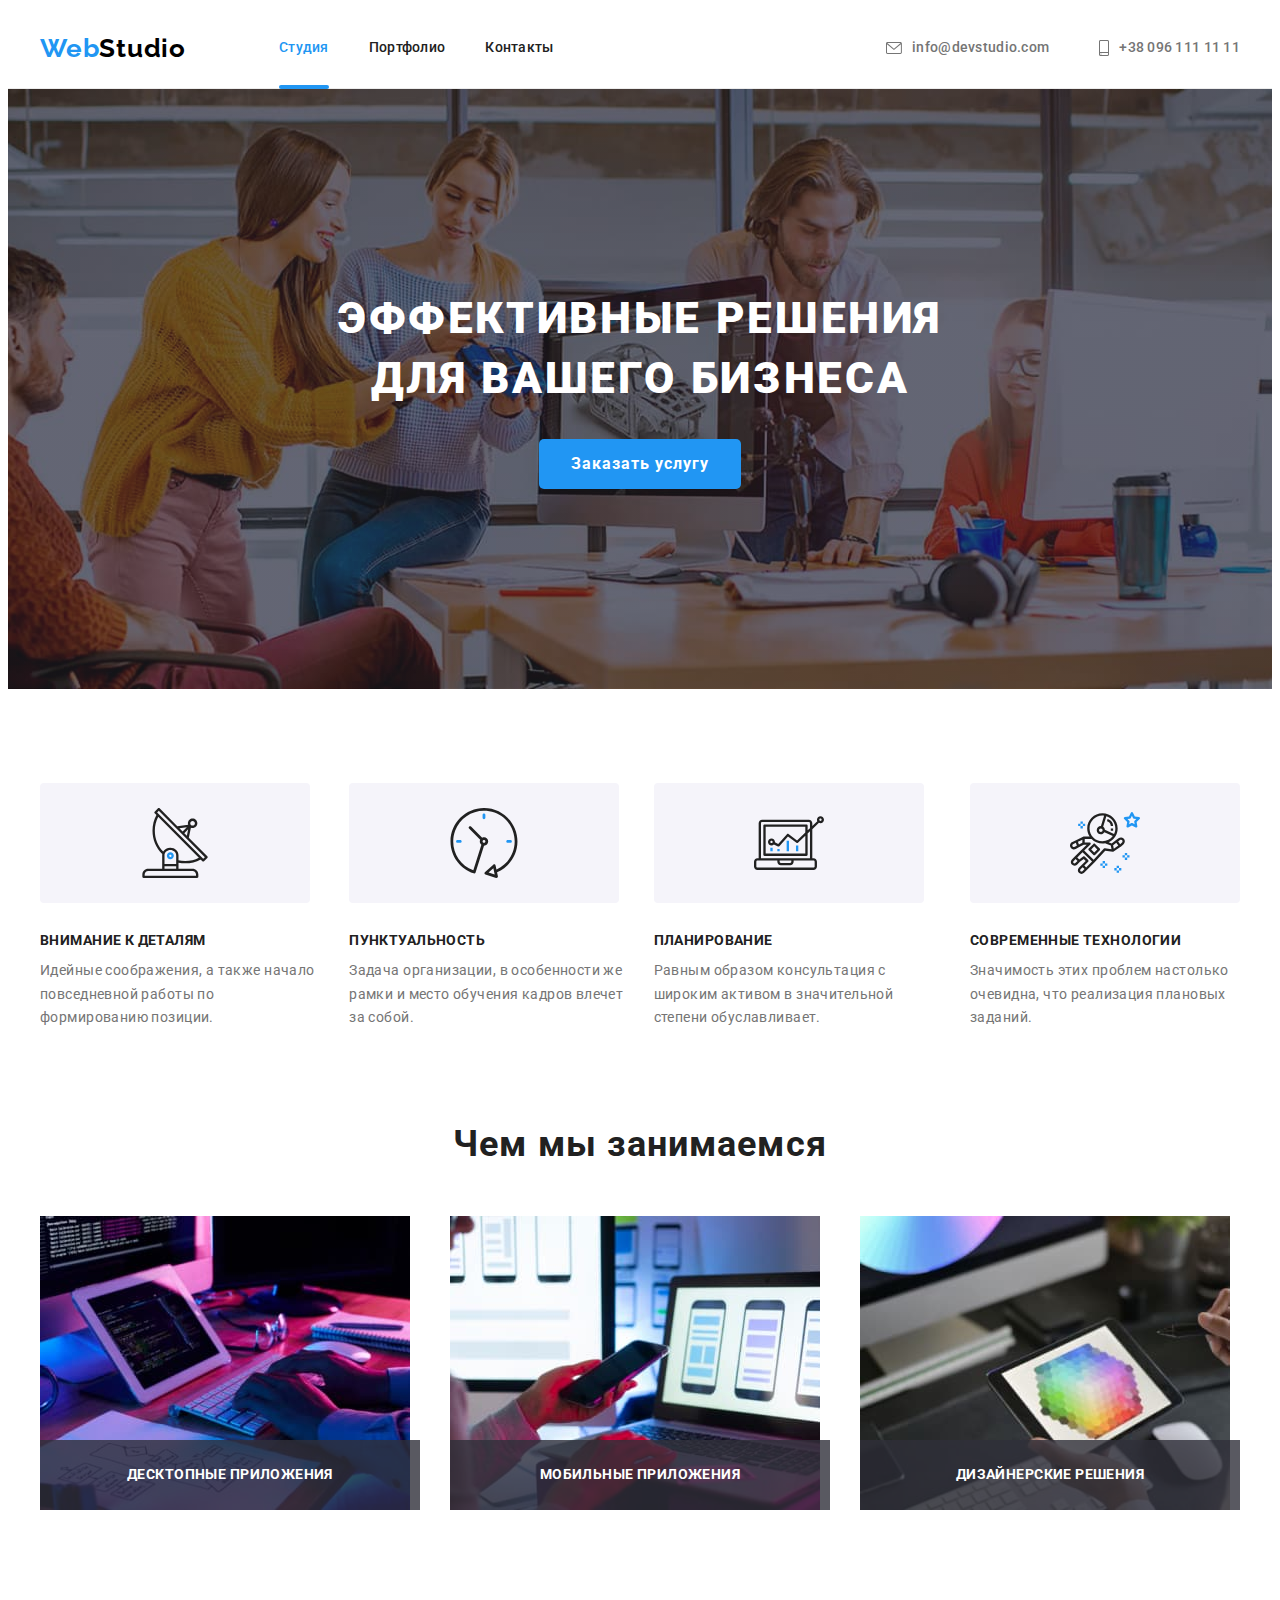
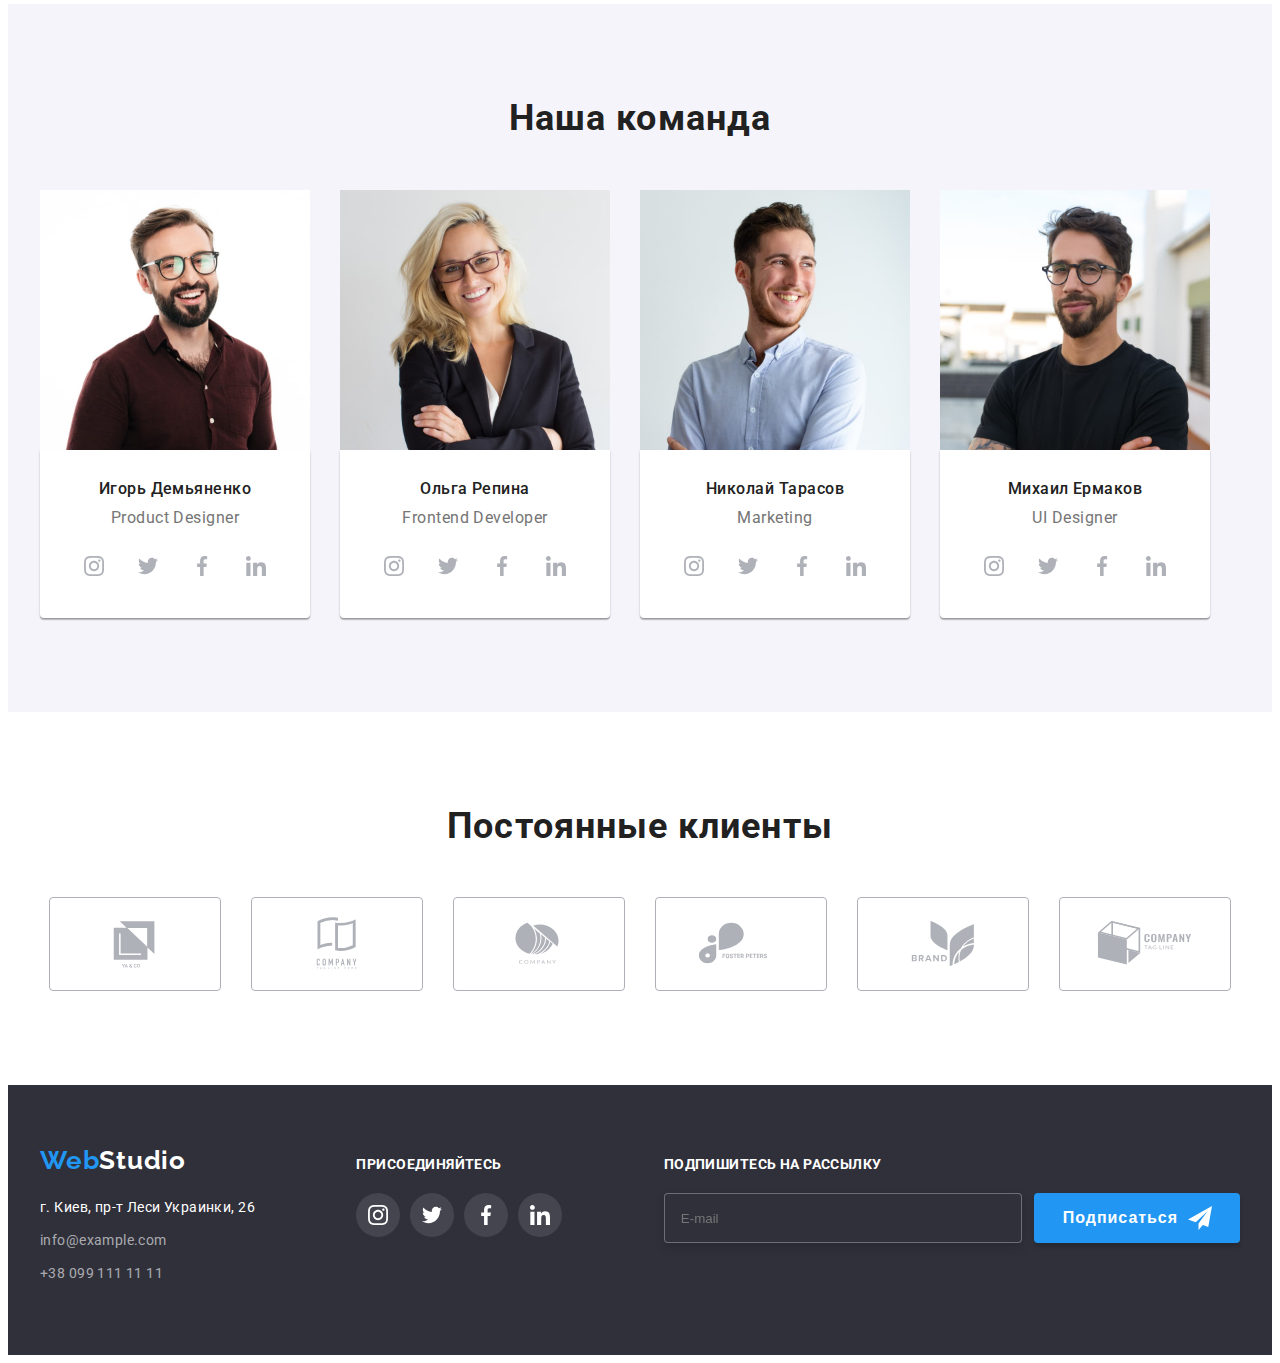
==== index.html @ 0c975ced "add" ====
<!DOCTYPE html>
<html lang="ru">
  <head>
    <meta charset="UTF-8" />
    <meta http-equiv="X-UA-Compatible" content="IE=edge" />
    <meta name="viewport" content="width=device-width, initial-scale=1.0" />
    <title>Document</title>
    <link rel="preconnect" href="https://fonts.googleapis.com" />
    <link rel="preconnect" href="https://fonts.gstatic.com" crossorigin />
    <link
      href="https://fonts.googleapis.com/css2?family=Raleway:wght@700&family=Roboto:wght@400;500;700;900&display=swap"
      rel="stylesheet"
    />
    <link
      rel="stylesheet"
      href="https://cdnjs.cloudflare.com/ajax/libs/modern-normalize/1.0.0/modern-normalize.min.css"
      integrity="sha512-ISS7cAi1PEhQ8jnbJpJZMd29NlhNj4AWYyLOSp2CE/CsHxTCu+r+t0D2yoJudVrd0/8fTVPUVDzY5Tvli75u/g=="
      crossorigin="anonymous"
    />
    <link rel="stylesheet" href="./css/styles.css" />
  </head>
  <body>
    <header class="header">
      <div class="container header-container">
        <nav class="navigation">
          <a class="logo" href="./"
            >Web<span class="logo-black">Studio</span>
          </a>
          <ul class="header-list">
            <li class="header-item">
              <a href="./index.html" class="header-link current">Студия</a>
            </li>
            <li class="header-item">
              <a href="./portfolio.html" class="header-link">Портфолио</a>
            </li>
            <li class="header-item">
              <a href="" class="header-link">Контакты</a>
            </li>
          </ul>
        </nav>
        <ul class="header-connect">
          <li class="contact-item">
            <a href="mailto:info@devstudio.com" class="contact-link">
              <svg class="icon" width="16" height="12">
                <use href="./images/icons.svg#envelope"></use>
              </svg>
              info@devstudio.com</a
            >
          </li>
          <li class="contact-item">
            <a href="tel:+380961111111" class="contact-link"
              ><svg class="icon" width="10" height="16">
                <use href="./images/icons.svg#smartphone"></use>
              </svg>
              +38 096 111 11 11</a
            >
          </li>
        </ul>
      </div>
    </header>
    <main>
      <section class="hero">
        <div class="container">
          <h1 class="hero-title">
            Эффективные решения <br />
            для вашего бизнеса
          </h1>
          <button type="button" class="hero-button" data-modal-open>
            Заказать услугу
          </button>
        </div>
      </section>
      <section class="advantages section">
        <div class="container">
          <h2 class="visually-hidden">Наши преимущества</h2>
          <ul class="advantages-list">
            <li class="advantages-item">
              <div class="advantages-borber">
                <svg class="advantages-icon" width="70" height="70">
                  <use href="./images/icons.svg#icon-antena"></use>
                </svg>
              </div>
              <h3 class="advantages-subtitle">Внимание к деталям</h3>
              <p class="advantages-text">
                Идейные соображения, а также начало повседневной работы по
                формированию позиции.
              </p>
            </li>
            <li class="advantages-item">
              <div class="advantages-borber">
                <svg class="advantages-icon" width="70" height="70">
                  <use href="./images/icons.svg#icon-clock"></use>
                </svg>
              </div>
              <h3 class="advantages-subtitle">Пунктуальность</h3>
              <p class="advantages-text">
                Задача организации, в особенности же рамки и место обучения
                кадров влечет за собой.
              </p>
            </li>
            <li class="advantages-item">
              <div class="advantages-borber">
                <svg class="advantages-icon" width="70" height="70">
                  <use href="./images/icons.svg#icon-computer"></use>
                </svg>
              </div>
              <h3 class="advantages-subtitle">Планирование</h3>
              <p class="advantages-text">
                Равным образом консультация с широким активом в значительной
                степени обуславливает.
              </p>
            </li>
            <li class="advantages-item">
              <div class="advantages-borber">
                <svg class="advantages-icon" width="70" height="70">
                  <use href="./images/icons.svg#icon-astronaut"></use>
                </svg>
              </div>
              <h3 class="advantages-subtitle">Современные технологии</h3>
              <p class="advantages-text">
                Значимость этих проблем настолько очевидна, что реализация
                плановых заданий.
              </p>
            </li>
          </ul>
        </div>
      </section>
      <section class="works section">
        <div class="container">
          <h2 class="works-title">Чем мы занимаемся</h2>
          <ul class="works-list">
            <li class="works-item">
              <div class="works-thumb">
                <img
                  src="./images/picture1.jpg"
                  alt="Компьютер, на котором набран код"
                  width="370"
                />
                <p class="works-text">Десктопные приложения</p>
              </div>
            </li>

            <li class="works-item">
              <div class="works-thumb">
                <img
                  src="./images/picture2.jpg"
                  alt="на экране изображены мобильные приложения"
                  width="370"
                />
                <p class="works-text">Мобильные приложения</p>
              </div>
            </li>
            <li class="works-item">
              <div class="works-thumb">
                <img
                  src="./images/picture3.jpg"
                  alt="планшет с цветным квадратом"
                  width="370"
                />
                <p class="works-text">Дизайнерские решения</p>
              </div>
            </li>
          </ul>
        </div>
      </section>
      <section class="team section">
        <div class="container">
          <h2 class="team-title">Наша команда</h2>
          <ul class="team-list">
            <li class="team-item">
              <img
                src="./images/ihordemjanenko.jpg"
                alt="фото Игорь Демьяненко"
                width="270"
              />
              <div class="team-border">
                <h3 class="team-name">Игорь Демьяненко</h3>
                <p class="team-text">Product Designer</p>
                <ul class="team-social-list">
                  <li class="team-social-item">
                    <a href="" class="team-social-link"
                      ><svg class="advantages-icon" width="20" height="20">
                        <use href="./images/icons.svg#icon-instagram"></use>
                      </svg>
                    </a>
                  </li>
                  <li class="team-social-item">
                    <a href="" class="team-social-link"
                      ><svg class="advantages-icon" width="20" height="20">
                        <use href="./images/icons.svg#icon-twitter"></use>
                      </svg>
                    </a>
                  </li>
                  <li class="team-social-item">
                    <a href="" class="team-social-link"
                      ><svg class="advantages-icon" width="20" height="20">
                        <use href="./images/icons.svg#icon-facebook"></use>
                      </svg>
                    </a>
                  </li>
                  <li class="team-social-item">
                    <a href="" class="team-social-link"
                      ><svg class="advantages-icon" width="20" height="20">
                        <use href="./images/icons.svg#icon-linkedin"></use>
                      </svg>
                    </a>
                  </li>
                </ul>
              </div>
            </li>
            <li class="team-item">
              <img
                src="./images/olharepina.jpg"
                alt="фото Ольга Репина"
                width="270"
              />
              <div class="team-border">
                <h3 class="team-name">Ольга Репина</h3>
                <p class="team-text">Frontend Developer</p>
                <ul class="team-social-list">
                  <li class="team-social-item">
                    <a href="" class="team-social-link"
                      ><svg class="advantages-icon" width="20" height="20">
                        <use href="./images/icons.svg#icon-instagram"></use>
                      </svg>
                    </a>
                  </li>
                  <li class="team-social-item">
                    <a href="" class="team-social-link"
                      ><svg class="advantages-icon" width="20" height="20">
                        <use href="./images/icons.svg#icon-twitter"></use>
                      </svg>
                    </a>
                  </li>
                  <li class="team-social-item">
                    <a href="" class="team-social-link"
                      ><svg class="advantages-icon" width="20" height="20">
                        <use href="./images/icons.svg#icon-facebook"></use>
                      </svg>
                    </a>
                  </li>
                  <li class="team-social-item">
                    <a href="" class="team-social-link"
                      ><svg class="advantages-icon" width="20" height="20">
                        <use href="./images/icons.svg#icon-linkedin"></use>
                      </svg>
                    </a>
                  </li>
                </ul>
              </div>
            </li>
            <li class="team-item">
              <img
                src="./images/nikolajtarasov.jpg"
                alt="фото Николай Тарасов"
                width="270"
              />
              <div class="team-border">
                <h3 class="team-name">Николай Тарасов</h3>
                <p class="team-text">Marketing</p>
                <ul class="team-social-list">
                  <li class="team-social-item">
                    <a href="" class="team-social-link"
                      ><svg class="advantages-icon" width="20" height="20">
                        <use href="./images/icons.svg#icon-instagram"></use>
                      </svg>
                    </a>
                  </li>
                  <li class="team-social-item">
                    <a href="" class="team-social-link"
                      ><svg class="advantages-icon" width="20" height="20">
                        <use href="./images/icons.svg#icon-twitter"></use>
                      </svg>
                    </a>
                  </li>
                  <li class="team-social-item">
                    <a href="" class="team-social-link"
                      ><svg class="advantages-icon" width="20" height="20">
                        <use href="./images/icons.svg#icon-facebook"></use>
                      </svg>
                    </a>
                  </li>
                  <li class="team-social-item">
                    <a href="" class="team-social-link"
                      ><svg class="advantages-icon" width="20" height="20">
                        <use href="./images/icons.svg#icon-linkedin"></use>
                      </svg>
                    </a>
                  </li>
                </ul>
              </div>
            </li>
            <li class="team-item">
              <img
                src="./images/muhajloermakov.jpg"
                alt="фото Михаил Ермаков"
                width="270"
              />
              <div class="team-border">
                <h3 class="team-name">Михаил Ермаков</h3>
                <p class="team-text">UI Designer</p>
                <ul class="team-social-list">
                  <li class="team-social-item">
                    <a href="" class="team-social-link"
                      ><svg class="advantages-icon" width="20" height="20">
                        <use href="./images/icons.svg#icon-instagram"></use>
                      </svg>
                    </a>
                  </li>
                  <li class="team-social-item">
                    <a href="" class="team-social-link"
                      ><svg class="advantages-icon" width="20" height="20">
                        <use href="./images/icons.svg#icon-twitter"></use>
                      </svg>
                    </a>
                  </li>
                  <li class="team-social-item">
                    <a href="" class="team-social-link"
                      ><svg class="advantages-icon" width="20" height="20">
                        <use href="./images/icons.svg#icon-facebook"></use>
                      </svg>
                    </a>
                  </li>
                  <li class="team-social-item">
                    <a href="" class="team-social-link"
                      ><svg class="advantages-icon" width="20" height="20">
                        <use href="./images/icons.svg#icon-linkedin"></use>
                      </svg>
                    </a>
                  </li>
                </ul>
              </div>
            </li>
          </ul>
        </div>
      </section>
      <section class="regular-customers section">
        <div class="container">
          <h2 class="regular-customers-tittle">Постоянные клиенты</h2>
          <ul class="regular-customers-list">
            <li class="regular-customers-item">
              <a href="" class="regular-customers-link">
                <svg width="106" height="60">
                  <use href="images/icons.svg#icon-Logo1"></use>
                </svg>
              </a>
            </li>
            <li class="regular-customers-item">
              <a href="" class="regular-customers-link">
                <svg width="106" height="60">
                  <use href="images/icons.svg#icon-Logo2"></use>
                </svg>
              </a>
            </li>
            <li class="regular-customers-item">
              <a href="" class="regular-customers-link"
                ><svg width="106" height="60">
                  <use href="images/icons.svg#icon-Logo3"></use>
                </svg>
              </a>
            </li>
            <li class="regular-customers-item">
              <a href="" class="regular-customers-link"
                ><svg width="106" height="60">
                  <use href="images/icons.svg#icon-Logo4"></use>
                </svg>
              </a>
            </li>
            <li class="regular-customers-item">
              <a href="" class="regular-customers-link"
                ><svg width="106" height="60">
                  <use href="images/icons.svg#icon-Logo5"></use>
                </svg>
              </a>
            </li>
            <li class="regular-customers-item">
              <a href="" class="regular-customers-link"
                ><svg width="106" height="60">
                  <use href="images/icons.svg#icon-Logo6"></use>
                </svg>
              </a>
            </li>
          </ul>
        </div>
      </section>
    </main>
    <footer class="footer">
      <div class="container footer-container">
        <div class="footer-section">
          <a href="./" class="logo"
            >Web<span class="logo-white">Studio</span></a
          >
          <address>
            <ul>
              <li class="footer-item">
                <a
                  href="https://goo.gl/maps/ukGRsMh9YRKDoBZH8"
                  target="_blank"
                  class="footer-contact-link"
                >
                  <span class="adress-color"
                    >г. Киев, пр-т Леси Украинки, 26</span
                  >
                </a>
              </li>
              <li class="footer-item">
                <a href="mailto:info@example.com" class="footer-contact-link"
                  >info@example.com</a
                >
              </li>
              <li class="footer-item">
                <a href="tel:+380991111111" class="footer-contact-link"
                  >+38 099 111 11 11</a
                >
              </li>
            </ul>
          </address>
        </div>
        <div class="footer-section">
          <span class="footer-social-text">присоединяйтесь</span>
          <ul class="footer-social-list">
            <li class="footer-social-item">
              <a href="" class="footer-social-link"
                ><svg class="footer-icon" width="20" height="20">
                  <use href="./images/icons.svg#icon-instagram"></use>
                </svg>
              </a>
            </li>
            <li class="footer-social-item">
              <a href="" class="footer-social-link"
                ><svg class="footer-icon" width="20" height="20">
                  <use href="./images/icons.svg#icon-twitter"></use>
                </svg>
              </a>
            </li>
            <li class="footer-social-item">
              <a href="" class="footer-social-link"
                ><svg class="footer-icon" width="20" height="20">
                  <use href="./images/icons.svg#icon-facebook"></use>
                </svg>
              </a>
            </li>
            <li class="footer-social-item">
              <a href="" class="footer-social-link"
                ><svg class="footer-icon" width="20" height="20">
                  <use href="./images/icons.svg#icon-linkedin"></use>
                </svg>
              </a>
            </li>
          </ul>
        </div>
        <div class="footer-section">
          <p class="footer-form-text">Подпишитесь на рассылку</p>
          <form class="footer-form">
            <input
              type="email"
              name="footer-email"
              class="footer-email"
              placeholder="E-mail"
            />

            <button type="submit" class="footer-button">
              Подписаться
              <svg class="footer-button-icon" width="24" height="24">
                <use href="./images/icons.svg#icon-iconsent"></use>
              </svg>
            </button>
          </form>
        </div>
      </div>
    </footer>

     <div class="backdrop is-hidden" data-modal>
      <div class="modal">
        <button type="button" class="modal-close-button" data-modal-close>
          <svg class="icon-close" width="11" height="11">
            <use href="./images/icons.svg#icon-dagger"></use>
          </svg>
        </button>

        <p class="modal-tittle">Оставьте свои данные, мы вам перезвоним</p>
        <form class="modal-form">
          <div class="form-field">
            <label for="user-name" class="modal-label">Имя</label>
            <div class="modal-input-wrap">
              <input
                type="text"
                name="username"
                class="modal-input"
                id="user-name"
              />
              <svg class="form-icon" width="18" height="18">
                <use href="./images/icons.svg#icon-personblack"></use>
              </svg>
            </div>
          </div>
          <div class="form-field">
            <label for="user-tel" class="modal-label">Телефон</label>
            <div class="modal-input-wrap">
              <input type="tel" name="tel" class="modal-input" id="user-tel" />
              <svg class="form-icon" width="18" height="18">
                <use href="./images/icons.svg#icon-phoneblack"></use>
              </svg>
            </div>
          </div>
          <div class="form-field">
            <label for="user-email" class="modal-label">Почта</label>
            <div class="modal-input-wrap">
              <input
                type="email"
                name="email"
                class="modal-input"
                id="user-email"
                required
              />
              <svg class="form-icon" width="18" height="18">
                <use href="./images/icons.svg#icon-emailblack"></use>
              </svg>
            </div>
          </div>
          <div class="form-textarea">
            <label for="user-comments" class="modal-label">Комментарий</label>
            <textarea
              name="user-comments"
              id="user-comments"
              placeholder="Введите текст"
              class="modal-comments modal-input"
            ></textarea>
          </div>
          <div class="form-checkbox">
            <input
              type="checkbox"
              name="modal-check"
              class="modal-check visually-hidden"
              id="modal-check"
            />
            <label for="modal-check" class="modal-check-text">
              <span>
                <svg class="modal-check-icon" width="16" height="15">
                  <use href="./images/icons.svg#icon-Vector-1"></use>
                </svg>
              </span>
                Соглашаюсь с рассылкой и принимаю
                <a href="" class="modal-condition"> Условия договора</a>
              </span>
            </label>
          </div>
          <div class="form-button-div">
          <button type="submit" class="form-button">Отправить</button>
        </div>
      </form>
      </div>
    </div>
    
    <script src="./js/modal.js"></script>
  </body>
</html>
---- css/styles.css ----
:root {
  --primary-text-color: #757575;
  --title-text-color: #212121;
  --accent-color: #2196f3;
  --additional-color: #ffffff;
  --contact-color: #757575;
  --backfound-footer-color: #2f303a;
}

p,
h1,
h2,
h3 {
  margin: 0;
}

ul {
  margin: 0;
  padding: 0;
}

body {
  background-color: #ffffff;
  color: var(--primary-text-color);
  font-family: "Roboto", sans-serif;
}

ul {
  list-style: none;
}

a {
  text-decoration: none;
}

img {
  display: block;
  max-width: 100%;
  height: auto;
}

.container {
  width: 1200px;
  margin-left: auto;
  margin-right: auto;
  padding-left: 15px;
  padding-right: 15px;
}

.visually-hidden {
  position: absolute;
  clip: rect(0 0 0 0);
  width: 1px;
  height: 1px;
  margin: -1px;
}

/*----------logo--------*/

.logo {
  display: block;
  font-family: "Raleway", sans-serif;
  font-weight: 700;
  font-size: 26px;
  line-height: 1.19;
  letter-spacing: 0.03em;
  color: var(--accent-color);
}

.logo-black {
  color: #000000;
}

.logo-white {
  color: #ffffff;
}

/* -------header--------- */
.header {
  border-bottom: 1px solid #ececec;
}

.logo {
  margin-right: 93px;
}

.header-container {
  display: flex;
  align-items: center;
}
.navigation {
  display: flex;
  align-items: center;
}

.header-list {
  display: flex;
}

.header-connect {
  display: flex;
  margin-left: auto;
}
.header-item + .header-item {
  margin-left: 40px;
}
.header-link {
  display: block;

  font-family: "Roboto", sans-serif;
  font-weight: 500;
  font-size: 14px;
  line-height: 1.14;
  letter-spacing: 0.02em;
  color: var(--title-text-color);
  padding-top: 32px;
  padding-bottom: 32px;

  transition-property: color;
  transition-duration: 250ms;
  transition-timing-function: cubic-bezier(0.4, 0, 0.2, 1);
  transition-delay: 0s;
}

.header-link:hover,
.header-link:focus {
  color: var(--accent-color);
}

.current {
  color: var(--accent-color);
  position: relative;

  transition-property: color;
  transition-duration: 250ms;
  transition-timing-function: cubic-bezier(0.4, 0, 0.2, 1);
  transition-delay: 0s;
}

.current::after {
  content: "";
  display: block;
  width: 100%;
  height: 4px;
  background: #2196f3;
  border-radius: 2px;
  position: absolute;
  left: 0px;
  bottom: -1px;
}

.contact-item {
  display: block;
}

.contact-item:first-child {
  margin-right: 50px;
}

.contact-link {
  display: flex;
  align-items: center;

  font-family: "Roboto", sans-serif;
  font-weight: 500;
  font-size: 14px;
  line-height: 1.14;
  letter-spacing: 0.02em;
  color: var(--contact-color);
  fill: var(--contact-color);

  transition-property: color;
  transition-duration: 250ms;
  transition-timing-function: cubic-bezier(0.4, 0, 0.2, 1);
  transition-delay: 0s;
}

.contact-link:hover,
.contact-link:focus {
  color: var(--accent-color);
  fill: currentColor;
}

.header-connect {
  display: flex;
  align-items: center;
}

.icon {
  margin-right: 10px;
}

/*--------- hero-------- */
.hero {
  background-color: #2f303a;
  background-image: linear-gradient(
      rgba(47, 48, 58, 0.4),
      rgba(47, 48, 58, 0.4)
    ),
    url(../images/hero-background.jpg);
  background-repeat: no-repeat;
  background-position: center;
  background-size: cover;
  max-width: 1600px;
  margin-left: auto;
  margin-right: auto;
  padding-top: 200px;
  padding-bottom: 200px;
  text-align: center;
}
.hero-title {
  margin-bottom: 30px;
  font-weight: 900;
  font-size: 44px;
  line-height: 1.36;
  letter-spacing: 0.06em;
  text-transform: uppercase;
  color: var(--additional-color);
}
.form-button-div {
  justify-content: center;
  display: flex;
  margin-top: 30px;
}
.hero-button {
  height: 50px;
  min-width: 200px;
  padding-top: 10px;
  padding-bottom: 10px;
  padding-right: 32px;
  padding-left: 32px;

  border: transparent;
  font-family: inherit;
  font-weight: 700;
  font-size: 16px;
  line-height: 1.87;
  align-items: center;
  text-align: center;
  border-radius: 5px;
  justify-content: center;
  letter-spacing: 0.06em;
  color: #ffffff;
  background-color: var(--accent-color);

  cursor: pointer;

  transition-property: background-color;
  transition-duration: 250ms;
  transition-timing-function: cubic-bezier(0.4, 0, 0.2, 1);
  transition-delay: 0s;
}

.hero-button:hover,
.hero-button:focus {
  background-color: #188ce8;
}

/*------- section------*/
.section {
  padding-top: 94px;
  padding-bottom: 94px;
}

/*-------- Advantages--------*/

.advantages-list {
  display: flex;
}
.advantages-item + .advantages-item {
  margin-left: 30px;
}
.advantages-item {
  min-width: 270px;
  min-height: 75px;
}
.advantages-borber {
  margin-bottom: 30px;

  width: 270px;
  height: 120px;
  background-color: #f5f4fa;
  border-radius: 4px;
  display: flex;
  justify-content: center;
  align-items: center;
}

.advantages-subtitle {
  margin-bottom: 10px;

  font-weight: 700;
  font-size: 14px;
  line-height: 1.14;
  letter-spacing: 0.03em;
  text-transform: uppercase;
  color: var(--title-text-color);
}
.advantages-text {
  font-weight: 400;
  font-size: 14px;
  line-height: 1.71;
  letter-spacing: 0.03em;
  color: var(--primary-text-color);
}

/*-------works------*/
.works {
  padding-top: 0px;
}
.works-list {
  display: flex;
  margin-left: -30px;
}
.works-item {
  width: calc(100% / 3 - 30px);
  margin-left: 30px;
}

.works-title {
  margin-bottom: 50px;
}

.works-thumb {
  position: relative;
}
.works-text {
  height: 70px;
  display: flex;
  align-items: center;
  justify-content: center;

  position: absolute;
  bottom: 0;
  left: 0;

  font-weight: 700;
  font-size: 14px;
  line-height: 1.14;
  letter-spacing: 0.03em;
  text-transform: uppercase;
  color: var(--additional-color);
  background-color: rgba(47, 48, 58, 0.8);
  width: 100%;
}

.works-title,
.team-title,
.regular-customers-tittle {
  font-weight: 700;
  font-size: 36px;
  line-height: 1.16;
  text-align: center;
  letter-spacing: 0.03em;
  color: var(--title-text-color);
}

/*-------team------*/
.team {
  background-color: #f5f4fa;
}
.team-title {
  margin-bottom: 50px;
}

.team-list {
  display: flex;
  margin-left: -30px;
  margin-bottom: -30px;
}
.team-item {
  flex-basis: calc((100%-60px) / 4);
  margin-left: 30px;
  margin-bottom: 30px;
}

.imagine {
  margin-bottom: 30px;
}

.team-name {
  margin-bottom: 10px;

  font-weight: 500;
  font-size: 16px;
  line-height: 1.18;
  text-align: center;
  letter-spacing: 0.03em;
  color: var(--title-text-color);
}
.team-text {
  font-size: 16px;
  line-height: 1.18;
  text-align: center;
  letter-spacing: 0.03em;
  color: var(--primary-text-color);
  margin-bottom: 16px;
}
.team-border {
  background: #ffffff;
  box-shadow: 0px 1px 3px rgba(0, 0, 0, 0.12), 0px 1px 1px rgba(0, 0, 0, 0.14),
    0px 2px 1px rgba(0, 0, 0, 0.2);
  border-radius: 0px 0px 4px 4px;
  padding-top: 30px;
  padding-bottom: 30px;
}
.team-social-list {
  display: flex;
  justify-content: center;
}

.team-social-link {
  width: 44px;
  height: 44px;
  background-color: #ffffff;
  border-radius: 50%;
  display: flex;
  justify-content: center;
  align-items: center;
  color: #afb1b8;

  transition-property: color, background-color;
  transition-duration: 250ms;
  transition-timing-function: cubic-bezier(0.4, 0, 0.2, 1);
  transition-delay: 0s;
}
.advantages-icon {
  fill: currentColor;
}

.team-social-link:hover,
.team-social-link:focus {
  background-color: var(--accent-color);
  color: var(--additional-color);
}

.team-social-item + .team-social-item {
  margin-left: 10px;
}

/*------------regular-customer------*/

.regular-customers-tittle {
  margin-bottom: 50px;
}

.regular-customers-link {
  border: 1px solid rgba(175, 177, 184, 1);
  border-radius: 4px;
  justify-content: center;
  align-items: center;
  display: flex;
  fill: #afb1b8;
  width: 170px;
  height: 92px;

  transition-property: border-color, fill;
  transition-duration: 250ms;
  transition-timing-function: cubic-bezier(0.4, 0, 0.2, 1);
  transition-delay: 0s;
}
.regular-customers-link:hover,
.regular-customers-link:focus {
  border-color: var(--accent-color);
  fill: var(--accent-color);
}

.regular-customers-item + .regular-customers-item {
  margin-left: 30px;
}

.regular-customers-list {
  display: flex;
  justify-content: center;
}

/*------- footer-----*/
.footer {
  background-color: var(--backfound-footer-color);
  padding-top: 60px;
  padding-bottom: 60px;
}
.footer .logo {
  margin-bottom: 20px;
  margin-right: 0;
}

address {
  font-style: normal;
  margin-bottom: 9px;
}

.adress-color {
  color: var(--additional-color);
}

.footer-item:not(:last-child) {
  display: block;
  margin-bottom: 9px;
}

.footer-contact-link {
  display: block;
  font-family: inherit;
  font-size: 14px;
  line-height: 1.71;
  letter-spacing: 0.03em;
  color: rgba(255, 255, 255, 0.6);
  transition-property: color;
  transition-duration: 250ms;
  transition-timing-function: cubic-bezier(0.4, 0, 0.2, 1);
  transition-delay: 0s;
}

.footer-contact-link:hover,
.footer-contact-link:focus {
  color: var(--accent-color);
}

.footer-container {
  display: flex;
  align-items: baseline;
}
.footer-section + .footer-section {
  margin-left: auto;
}
.footer-social-text,
.footer-form-text {
  display: block;
  margin-bottom: 20px;

  font-weight: bold;
  font-size: 14px;
  line-height: 1.14;
  letter-spacing: 0.03em;
  text-transform: uppercase;
  color: var(--additional-color);
}

.footer-social-list {
  display: flex;
  justify-content: center;
}
.footer-social-item + .footer-social-item {
  margin-left: 10px;
}

.footer-social-link {
  width: 44px;
  height: 44px;
  background-color: rgba(255, 255, 255, 0.1);
  border-radius: 50%;
  display: flex;
  justify-content: center;
  align-items: center;
  color: var(--additional-color);
  transition-property: color, background-color;
  transition-duration: 250ms;
  transition-timing-function: cubic-bezier(0.4, 0, 0.2, 1);
  transition-delay: 0s;
}
.footer-icon {
  fill: currentColor;
}

.footer-social-link:hover,
.footer-social-link:focus {
  background-color: var(--accent-color);
  color: var(--additional-color);
}
/*------- footer-form------*/

.footer-form {
  display: flex;
  justify-content: space-between;
  align-items: center;
}
.footer-email + .footer-button {
  margin-left: 12px;
}
.footer-email {
  min-width: 358px;
  height: 50px;
  padding: 15px 16px;
  border: 1px solid rgba(255, 255, 255, 0.3);
  box-sizing: border-box;
  filter: drop-shadow(0px 4px 4px rgba(0, 0, 0, 0.15));
  border-radius: 4px;
  background-color: var(--backfound-footer-color);
  outline: none;

  transition-property: border-color;
  transition-duration: 250ms;
  transition-timing-function: cubic-bezier(0.4, 0, 0.2, 1);
  transition-delay: 0s;
}
.footer-email:focus {
  border-color: var(--accent-color);
}

.footer-button {
  min-width: 200px;
  height: 50px;

  padding-top: 10px;
  padding-bottom: 10px;
  padding-left: 29px;
  padding-right: 28px;
  border: transparent;
  background: var(--accent-color);
  box-shadow: 0px 4px 4px rgba(0, 0, 0, 0.15);
  border-radius: 4px;
  cursor: pointer;

  font-weight: 700;
  font-size: 16px;
  line-height: 1.87;
  display: flex;
  align-items: center;
  text-align: center;
  letter-spacing: 0.06em;
  color: var(--additional-color);

  transition-property: background-color, box-shadow, box-shadow;
  transition-duration: 250ms;
  transition-timing-function: cubic-bezier(0.4, 0, 0.2, 1);
}
.futter-buttom:focus {
  background-color: #188ce8;
  box-shadow: 0px 4px 4px rgba(0, 0, 0, 0.15);
  c: 4px;
}

.footer-button-icon {
  margin-left: 10px;
}

/*------ portfolio-----*/
/*-------filter--------*/

.portfolio-filter {
  margin-bottom: 50px;
}
.portfolio-filter {
  display: flex;
  justify-content: center;
}

.portfolio-filter-button {
  padding-top: 6px;
  padding-bottom: 6px;
  padding-right: 22px;
  padding-left: 22px;

  font-family: inherit;
  font-weight: 500;
  font-size: 16px;
  line-height: 26px;
  text-align: center;
  letter-spacing: 0.03em;
  color: #212121;
  background-color: #f5f4fa;
  border-radius: 4px;
  border: none;

  cursor: pointer;

  transition-property: color, background-color, box-shadow;
  transition-duration: 250ms;
  transition-timing-function: cubic-bezier(0.4, 0, 0.2, 1);
  transition-delay: 0s;
}

.portfolio-filter-button:hover,
.portfolio-filter-button:focus {
  background-color: var(--accent-color);
  color: var(--additional-color);
  box-shadow: 0px 3px 1px rgba(0, 0, 0, 0.1), 0px 1px 2px rgba(0, 0, 0, 0.08),
    0px 2px 2px rgba(0, 0, 0, 0.12);
}

.filter-item + .filter-item {
  margin-left: 8px;
}

/*---------Gallery--------*/
.gallery-list {
  display: flex;
  flex-wrap: wrap;
  margin-left: -30px;
  margin-bottom: -30px;
}
.gallery-item {
  width: calc(100% / 3 - 30px);
  margin-left: 30px;
  margin-bottom: 30px;
}
.master-overley {
  position: relative;
  overflow: hidden;
}

.gallery-link:hover .gallery-top-text,
.gallery-link:focus .gallery-top-text {
  transform: translateY(0);
}

.gallery-top-text {
  position: absolute;
  top: 0;
  right: 0;

  padding-right: 24px;
  padding-left: 24px;
  padding-top: 63px;

  font-size: 18px;
  line-height: 1.55;
  letter-spacing: 0.03em;
  color: var(--additional-color);
  background-color: rgba(33, 150, 243, 0.9);
  height: 100%;
  transform: translateY(100%);
  transition-property: transform;
  transition-duration: 250ms;
  transition-timing-function: cubic-bezier(0.4, 0, 0.2, 1);
  transition-delay: 0s;
}

.gallery-text {
  margin-bottom: 4px;
  font-weight: 700;
  font-size: 18px;
  line-height: 2;
  letter-spacing: 0.06em;
  color: var(--title-text-color);
}
.gallery-filter {
  font-size: 16px;
  line-height: 1.87;
  letter-spacing: 0.03em;
  color: var(--primary-text-color);
}
.gallery-border {
  background: #ffffff;
  border: 1px solid #eeeeee;
  box-sizing: border-box;
  padding-left: 24px;
  padding-right: 24px;
  padding-top: 20px;
  padding-bottom: 20px;
}
.gallery-link {
  display: block;
  transition-property: background-color, box-shadow;
  transition-duration: 250ms;
  transition-timing-function: cubic-bezier(0.4, 0, 0.2, 1);
}

.gallery-link:hover,
.gallery-link:focus {
  background: #ffffff;
  box-shadow: 0px 1px 1px rgba(0, 0, 0, 0.12), 0px 4px 4px rgba(0, 0, 0, 0.06),
    1px 4px 6px rgba(0, 0, 0, 0.16);
}
/*-------- backdrop-------*/

.backdrop {
  width: 100vw;
  height: 100vh;
  background-color: rgba(0, 0, 0, 0.2);
  position: fixed;
  top: 0;
  left: 0;
  transition: opacity 250ms, visibility 250ms;
}
.modal {
  width: 528px;
  min-height: 581px;
  padding: 40px;

  background-color: #ffffff;
  box-shadow: 0px 1px 3px rgba(0, 0, 0, 0.12), 0px 1px 1px rgba(0, 0, 0, 0.14),
    0px 2px 1px rgba(0, 0, 0, 0.2);
  border-radius: 4px;

  position: absolute;
  top: 50%;
  left: 50%;
  transform: translate(-50%, -50%) rotate(0) scale(1);
  transition: transform 500ms;
}

.backdrop.is-hidden .modal {
  transform: rotate(180deg) scale(3);
}
.modal-close-button {
  width: 30px;
  height: 30px;
  border-radius: 50%;
  background-color: #ffffff;
  border: 1px solid rgba(0, 0, 0, 0.1);
  box-sizing: border-box;
  fill: #000000;
  display: block;
  align-items: center;

  cursor: pointer;
  position: absolute;
  top: 8px;
  right: 10px;
  transition-property: fill;
  transition-duration: 250ms;
  transition-timing-function: cubic-bezier(0.4, 0, 0.2, 1);
}
.modal-close-button:hover,
.modal-close-button:focus {
  fill: var(--accent-color);
}
.is-hidden {
  opacity: 0;
  pointer-events: none;
  visibility: hidden;
}
/*--------- form--------*/
.form-field {
  margin-bottom: 10px;
}
.modal-tittle {
  margin-bottom: 12px;

  font-weight: 700;
  font-size: 20px;
  line-height: 1.15;
  text-align: center;
  letter-spacing: 0.03em;
  color: var(--title-text-color);
}
.modal-input {
  padding-left: 42px;
  width: 100%;
  height: 40px;
  border: 1px solid rgba(33, 33, 33, 0.2);
  box-sizing: border-box;
  border-radius: 4px;
  outline: none;

  transition-property: border-color, fill;
  transition-duration: 250ms;
  transition-timing-function: cubic-bezier(0.4, 0, 0.2, 1);
}
.modal-input:focus {
  border-color: var(--accent-color);
}

.modal-input:focus + .form-icon {
  fill: var(--accent-color);
}

.modal-label {
  display: block;
  margin-bottom: 4px;

  font-family: Roboto;
  font-style: normal;
  font-weight: normal;
  font-size: 12px;
  line-height: 14px;
  letter-spacing: 0.01em;
  color: #757575;
}
.form-textarea {
  margin-bottom: 20px;
}

.modal-comments {
  width: 100%;
  height: 120px;
  padding: 12px 16px;
  resize: none;

  border: 1px solid rgba(33, 33, 33, 0.2);
  box-sizing: border-box;
  border-radius: 4px;
}

.modal-comments::placeholder {
  font-size: 14px;
  line-height: 1.14;
  letter-spacing: 0.01em;
  color: rgba(117, 117, 117, 0.5);
}
.modal-input-wrap {
  position: relative;
}
.form-icon {
  position: absolute;
  left: 15px;
  top: 50%;
  transform: translateY(-50%);
}
.modal-check-text {
  font-size: 14px;
  line-height: 1.71;
  letter-spacing: 0.03em;
  color: #757575;
  display: flex;
  align-items: center;
  justify-content: center;
}
.modal-check-text span {
  width: 16px;
  height: 16px;
  border: 2px solid #212121;
  border-radius: 2px;
  margin-right: 9px;
  display: flex;
  align-items: center;
  justify-content: center;
}
.modal-check-icon {
  fill: transparent;
}
.modal-check:checked + .modal-check-text > span {
  background-color: var(--accent-color);
  border: none;
}
.modal-check:checked + .modal-check-text .modal-check-icon {
  fill: var(--additional-color);
}
.modal-condition {
  color: var(--accent-color);
  text-decoration: underline;

  margin-right: 2px;
}

.form-button {
  width: 200px;
  height: 50px;

  font-weight: 700;
  font-size: 16px;
  line-height: 1.87;
  letter-spacing: 0.06em;

  display: flex;
  justify-content: center;
  text-align: center;
  align-items: center;

  border: transparent;
  color: var(--additional-color);
  background: var(--accent-color);
  box-shadow: 0px 4px 4px rgba(0, 0, 0, 0.15);
  border-radius: 4px;
  cursor: pointer;
  transition-property: fill;
  transition-duration: 250ms;
  transition-timing-function: cubic-bezier(0.4, 0, 0.2, 1);
}
.form-buttom:focus {
  background-color: #188ce8;
  box-shadow: 0px 4px 4px rgba(0, 0, 0, 0.15);
  border-radius: 4px;
}
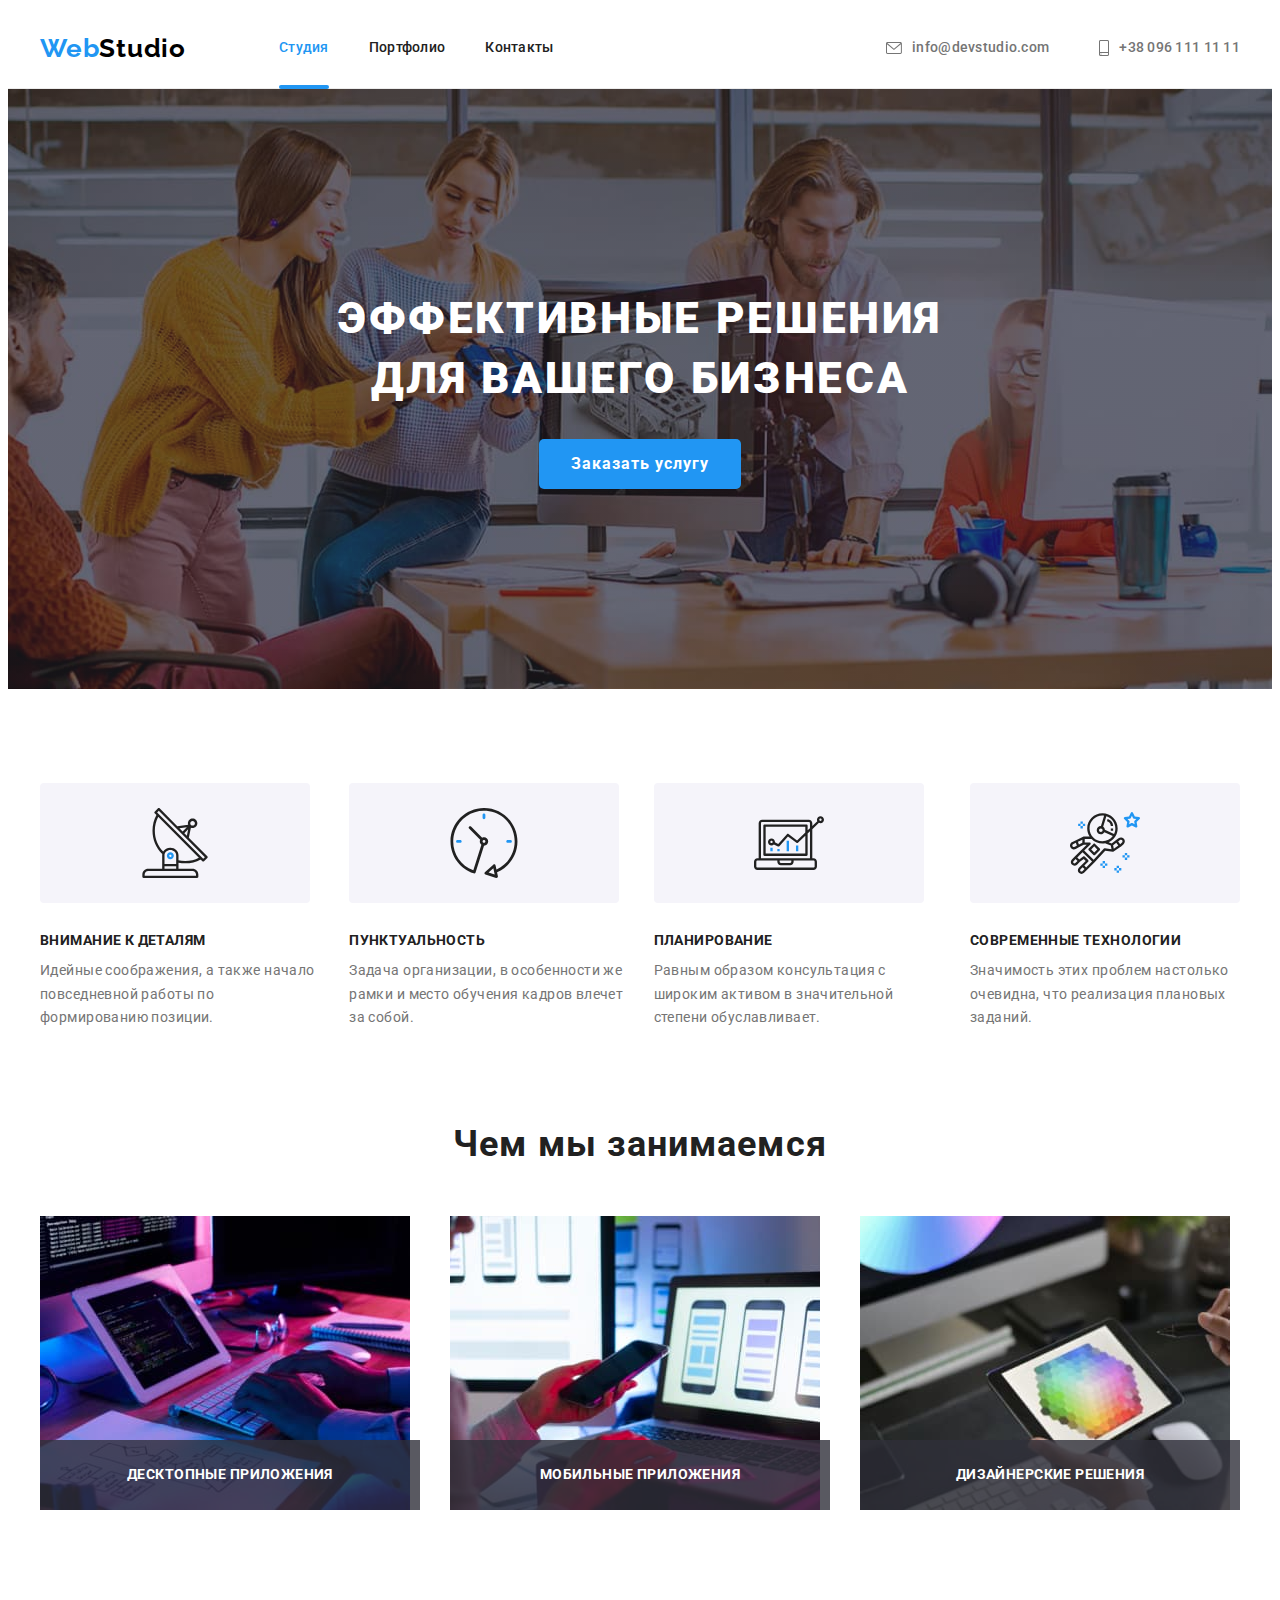
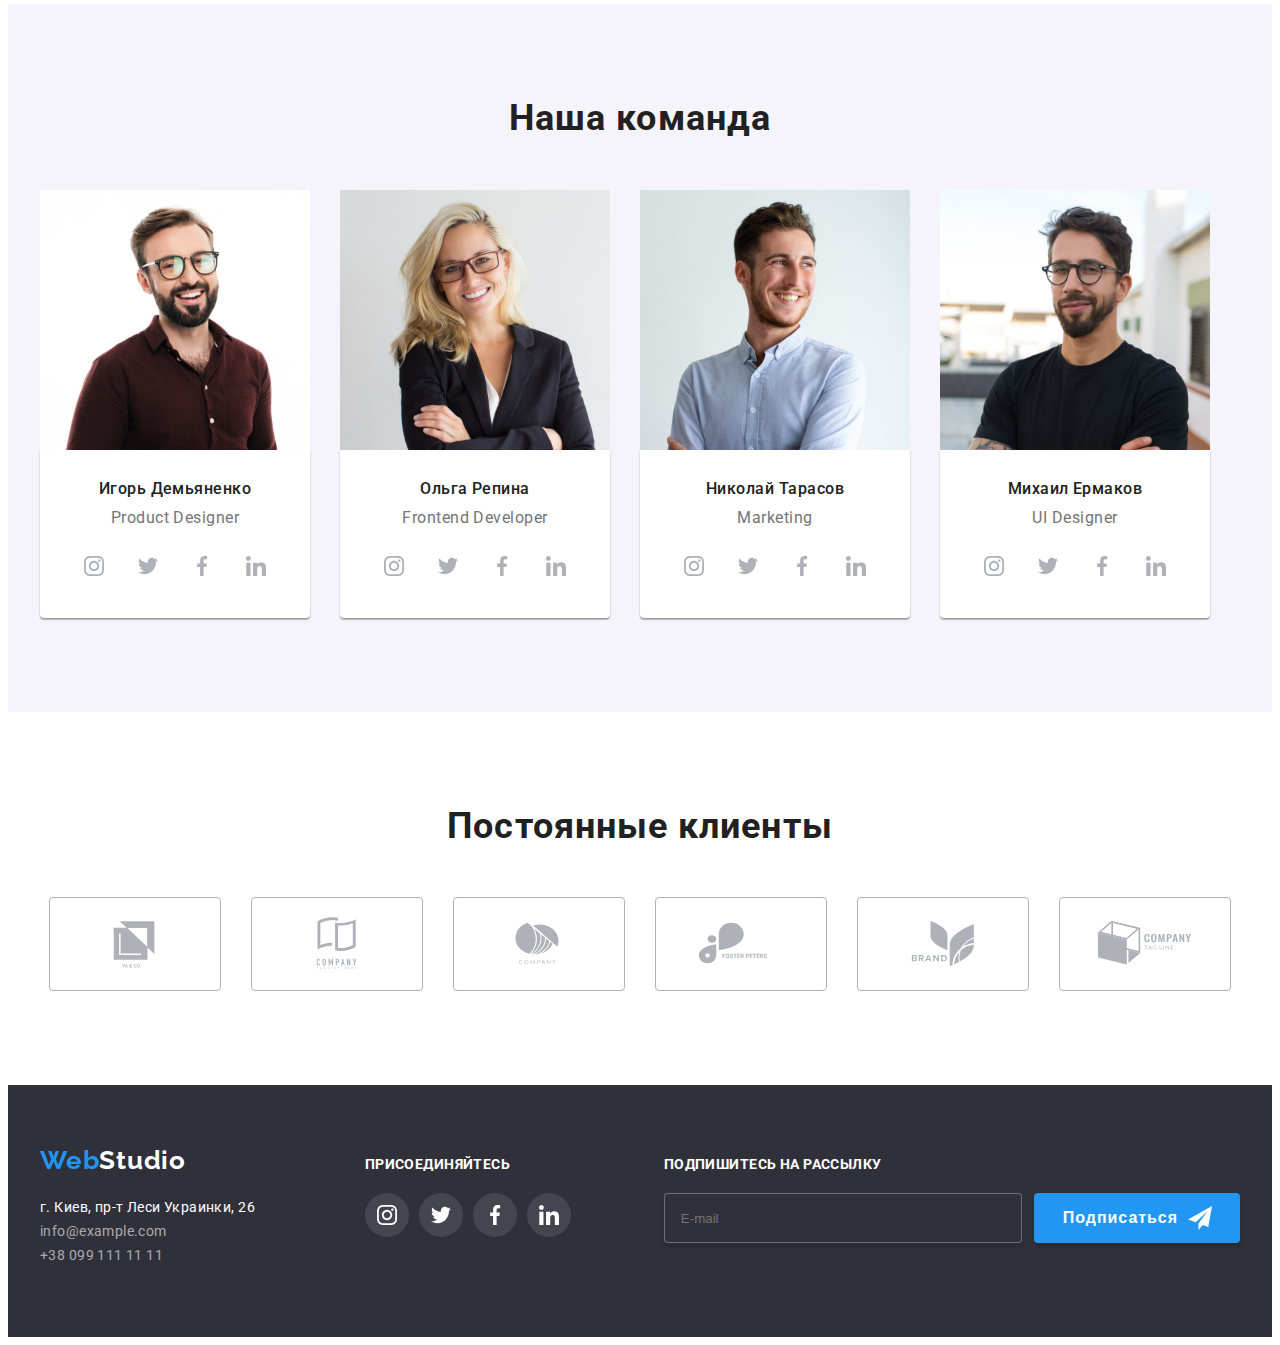
==== commit 3ad49f10: "add BEM and SASS" ====
--- a/index.html
+++ b/index.html
@@ -17,39 +17,39 @@
       integrity="sha512-ISS7cAi1PEhQ8jnbJpJZMd29NlhNj4AWYyLOSp2CE/CsHxTCu+r+t0D2yoJudVrd0/8fTVPUVDzY5Tvli75u/g=="
       crossorigin="anonymous"
     />
-    <link rel="stylesheet" href="./css/styles.css" />
+    <link rel="stylesheet" href="./css/main.min.css">
   </head>
   <body>
     <header class="header">
-      <div class="container header-container">
+      <div class="container header__container">
         <nav class="navigation">
           <a class="logo" href="./"
-            >Web<span class="logo-black">Studio</span>
+            >Web<span class="logo__dark">Studio</span>
           </a>
-          <ul class="header-list">
-            <li class="header-item">
-              <a href="./index.html" class="header-link current">Студия</a>
-            </li>
-            <li class="header-item">
-              <a href="./portfolio.html" class="header-link">Портфолио</a>
-            </li>
-            <li class="header-item">
-              <a href="" class="header-link">Контакты</a>
+          <ul class="site-nav">
+            <li class="site-nav__item">
+              <a href="./index.html" class="site-nav__link site-nav__link--current">Студия</a>
+            </li>
+            <li class="site-nav__item">
+              <a href="./portfolio.html" class="site-nav__link ">Портфолио</a>
+            </li>
+            <li class="site-nav__item">
+              <a href="" class="site-nav__link ">Контакты</a>
             </li>
           </ul>
         </nav>
-        <ul class="header-connect">
-          <li class="contact-item">
-            <a href="mailto:info@devstudio.com" class="contact-link">
-              <svg class="icon" width="16" height="12">
+        <ul class="contacts">
+          <li class="contacts__item">
+            <a href="mailto:info@devstudio.com" class="contacts__link">
+              <svg class="contacts__icon" width="16" height="12">
                 <use href="./images/icons.svg#envelope"></use>
               </svg>
               info@devstudio.com</a
             >
           </li>
-          <li class="contact-item">
-            <a href="tel:+380961111111" class="contact-link"
-              ><svg class="icon" width="10" height="16">
+          <li class="contacts__item">
+            <a href="tel:+380961111111" class="contacts__link"
+              ><svg class="contacts__icon" width="10" height="16">
                 <use href="./images/icons.svg#smartphone"></use>
               </svg>
               +38 096 111 11 11</a
@@ -60,64 +60,64 @@
     </header>
     <main>
       <section class="hero">
-        <div class="container">
-          <h1 class="hero-title">
+        <div class="container hero__container">
+          <h1 class="hero__title">
             Эффективные решения <br />
             для вашего бизнеса
           </h1>
-          <button type="button" class="hero-button" data-modal-open>
+          <button type="button" class="hero__button button" data-modal-open>
             Заказать услугу
           </button>
         </div>
       </section>
       <section class="advantages section">
-        <div class="container">
-          <h2 class="visually-hidden">Наши преимущества</h2>
-          <ul class="advantages-list">
-            <li class="advantages-item">
-              <div class="advantages-borber">
-                <svg class="advantages-icon" width="70" height="70">
+        <div class="container advantages__container">
+          <h2 class="visually__hidden">Наши преимущества</h2>
+          <ul class="advantages__list">
+            <li class="advantages__item">
+              <div class="advantages__borber">
+                <svg class="advantages__icon" width="70" height="70">
                   <use href="./images/icons.svg#icon-antena"></use>
                 </svg>
               </div>
-              <h3 class="advantages-subtitle">Внимание к деталям</h3>
-              <p class="advantages-text">
+              <h3 class="advantages__subtitle">Внимание к деталям</h3>
+              <p class="advantages__text">
                 Идейные соображения, а также начало повседневной работы по
                 формированию позиции.
               </p>
             </li>
-            <li class="advantages-item">
-              <div class="advantages-borber">
-                <svg class="advantages-icon" width="70" height="70">
+            <li class="advantages__item">
+              <div class="advantages__borber">
+                <svg class="advantages__icon" width="70" height="70">
                   <use href="./images/icons.svg#icon-clock"></use>
                 </svg>
               </div>
-              <h3 class="advantages-subtitle">Пунктуальность</h3>
-              <p class="advantages-text">
+              <h3 class="advantages__subtitle">Пунктуальность</h3>
+              <p class="advantages__text">
                 Задача организации, в особенности же рамки и место обучения
                 кадров влечет за собой.
               </p>
             </li>
-            <li class="advantages-item">
-              <div class="advantages-borber">
-                <svg class="advantages-icon" width="70" height="70">
+            <li class="advantages__item">
+              <div class="advantages__borber">
+                <svg class="advantages__icon" width="70" height="70">
                   <use href="./images/icons.svg#icon-computer"></use>
                 </svg>
               </div>
-              <h3 class="advantages-subtitle">Планирование</h3>
-              <p class="advantages-text">
+              <h3 class="advantages__subtitle">Планирование</h3>
+              <p class="advantages__text">
                 Равным образом консультация с широким активом в значительной
                 степени обуславливает.
               </p>
             </li>
-            <li class="advantages-item">
-              <div class="advantages-borber">
+            <li class="advantages__item">
+              <div class="advantages__borber">
                 <svg class="advantages-icon" width="70" height="70">
                   <use href="./images/icons.svg#icon-astronaut"></use>
                 </svg>
               </div>
-              <h3 class="advantages-subtitle">Современные технологии</h3>
-              <p class="advantages-text">
+              <h3 class="advantages__subtitle">Современные технологии</h3>
+              <p class="advantages__text">
                 Значимость этих проблем настолько очевидна, что реализация
                 плановых заданий.
               </p>
@@ -126,81 +126,81 @@
         </div>
       </section>
       <section class="works section">
-        <div class="container">
-          <h2 class="works-title">Чем мы занимаемся</h2>
-          <ul class="works-list">
-            <li class="works-item">
-              <div class="works-thumb">
+        <div class="container works__container">
+          <h2 class="works__tittle tittle">Чем мы занимаемся</h2>
+          <ul class="works__list">
+            <li class="works__item">
+              <div class="works__thumb">
                 <img
                   src="./images/picture1.jpg"
                   alt="Компьютер, на котором набран код"
                   width="370"
                 />
-                <p class="works-text">Десктопные приложения</p>
+                <p class="works__text">Десктопные приложения</p>
               </div>
             </li>
 
-            <li class="works-item">
-              <div class="works-thumb">
+            <li class="works__item">
+              <div class="works__thumb">
                 <img
                   src="./images/picture2.jpg"
                   alt="на экране изображены мобильные приложения"
                   width="370"
                 />
-                <p class="works-text">Мобильные приложения</p>
-              </div>
-            </li>
-            <li class="works-item">
-              <div class="works-thumb">
+                <p class="works__text">Мобильные приложения</p>
+              </div>
+            </li>
+            <li class="works__item">
+              <div class="works__thumb">
                 <img
                   src="./images/picture3.jpg"
                   alt="планшет с цветным квадратом"
                   width="370"
                 />
-                <p class="works-text">Дизайнерские решения</p>
+                <p class="works__text">Дизайнерские решения</p>
               </div>
             </li>
           </ul>
         </div>
       </section>
       <section class="team section">
-        <div class="container">
-          <h2 class="team-title">Наша команда</h2>
-          <ul class="team-list">
-            <li class="team-item">
+        <div class="container team-container">
+          <h2 class="team__tittle tittle">Наша команда</h2>
+          <ul class="team__list">
+            <li class="team__item">
               <img
                 src="./images/ihordemjanenko.jpg"
                 alt="фото Игорь Демьяненко"
                 width="270"
               />
-              <div class="team-border">
-                <h3 class="team-name">Игорь Демьяненко</h3>
-                <p class="team-text">Product Designer</p>
-                <ul class="team-social-list">
-                  <li class="team-social-item">
-                    <a href="" class="team-social-link"
-                      ><svg class="advantages-icon" width="20" height="20">
+              <div class="team__border">
+                <h3 class="team__name">Игорь Демьяненко</h3>
+                <p class="team__text">Product Designer</p>
+                <ul class="social-list">
+                  <li class="social-list__item">
+                    <a href="" class="social-list__link"
+                      ><svg class="social-list__icon" width="20" height="20">
                         <use href="./images/icons.svg#icon-instagram"></use>
                       </svg>
                     </a>
                   </li>
-                  <li class="team-social-item">
-                    <a href="" class="team-social-link"
-                      ><svg class="advantages-icon" width="20" height="20">
+                  <li class="social-list__item">
+                    <a href="" class="social-list__link"
+                      ><svg class="social-list__icon" width="20" height="20">
                         <use href="./images/icons.svg#icon-twitter"></use>
                       </svg>
                     </a>
                   </li>
-                  <li class="team-social-item">
-                    <a href="" class="team-social-link"
-                      ><svg class="advantages-icon" width="20" height="20">
+                  <li class="social-list__item">
+                    <a href="" class="social-list__link"
+                      ><svg class="social-list__icon" width="20" height="20">
                         <use href="./images/icons.svg#icon-facebook"></use>
                       </svg>
                     </a>
                   </li>
-                  <li class="team-social-item">
-                    <a href="" class="team-social-link"
-                      ><svg class="advantages-icon" width="20" height="20">
+                  <li class="social-list__item">
+                    <a href="" class="social-list__link"
+                      ><svg class="social-list__icon" width="20" height="20">
                         <use href="./images/icons.svg#icon-linkedin"></use>
                       </svg>
                     </a>
@@ -208,40 +208,40 @@
                 </ul>
               </div>
             </li>
-            <li class="team-item">
+            <li class="team__item">
               <img
                 src="./images/olharepina.jpg"
                 alt="фото Ольга Репина"
                 width="270"
               />
-              <div class="team-border">
-                <h3 class="team-name">Ольга Репина</h3>
-                <p class="team-text">Frontend Developer</p>
-                <ul class="team-social-list">
-                  <li class="team-social-item">
-                    <a href="" class="team-social-link"
-                      ><svg class="advantages-icon" width="20" height="20">
+              <div class="team__border">
+                <h3 class="team__name">Ольга Репина</h3>
+                <p class="team__text">Frontend Developer</p>
+                <ul class="social-list">
+                  <li class="social-list__item">
+                    <a href="" class="social-list__link"
+                      ><svg class="social-list__icon" width="20" height="20">
                         <use href="./images/icons.svg#icon-instagram"></use>
                       </svg>
                     </a>
                   </li>
-                  <li class="team-social-item">
-                    <a href="" class="team-social-link"
-                      ><svg class="advantages-icon" width="20" height="20">
+                  <li class="social-list__item">
+                    <a href="" class="social-list__link"
+                      ><svg class="social-list__icon" width="20" height="20">
                         <use href="./images/icons.svg#icon-twitter"></use>
                       </svg>
                     </a>
                   </li>
-                  <li class="team-social-item">
-                    <a href="" class="team-social-link"
-                      ><svg class="advantages-icon" width="20" height="20">
+                  <li class="social-list__item">
+                    <a href="" class="social-list__link"
+                      ><svg class="social-list__icon" width="20" height="20">
                         <use href="./images/icons.svg#icon-facebook"></use>
                       </svg>
                     </a>
                   </li>
-                  <li class="team-social-item">
-                    <a href="" class="team-social-link"
-                      ><svg class="advantages-icon" width="20" height="20">
+                  <li class="social-list__item">
+                    <a href="" class="social-list__link"
+                      ><svg class="social-list__icon" width="20" height="20">
                         <use href="./images/icons.svg#icon-linkedin"></use>
                       </svg>
                     </a>
@@ -249,40 +249,40 @@
                 </ul>
               </div>
             </li>
-            <li class="team-item">
+            <li class="team__item">
               <img
                 src="./images/nikolajtarasov.jpg"
                 alt="фото Николай Тарасов"
                 width="270"
               />
-              <div class="team-border">
-                <h3 class="team-name">Николай Тарасов</h3>
-                <p class="team-text">Marketing</p>
-                <ul class="team-social-list">
-                  <li class="team-social-item">
-                    <a href="" class="team-social-link"
-                      ><svg class="advantages-icon" width="20" height="20">
+              <div class="team__border">
+                <h3 class="team__name">Николай Тарасов</h3>
+                <p class="team__text">Marketing</p>
+                <ul class="social-list">
+                  <li class="social-list__item">
+                    <a href="" class="social-list__link"
+                      ><svg class="social-list__icon" width="20" height="20">
                         <use href="./images/icons.svg#icon-instagram"></use>
                       </svg>
                     </a>
                   </li>
-                  <li class="team-social-item">
-                    <a href="" class="team-social-link"
-                      ><svg class="advantages-icon" width="20" height="20">
+                  <li class="social-list__item">
+                    <a href="" class="social-list__link"
+                      ><svg class="social-list__icon" width="20" height="20">
                         <use href="./images/icons.svg#icon-twitter"></use>
                       </svg>
                     </a>
                   </li>
-                  <li class="team-social-item">
-                    <a href="" class="team-social-link"
-                      ><svg class="advantages-icon" width="20" height="20">
+                  <li class="social-list__item">
+                    <a href="" class="social-list__link"
+                      ><svg class="social-list__icon" width="20" height="20">
                         <use href="./images/icons.svg#icon-facebook"></use>
                       </svg>
                     </a>
                   </li>
-                  <li class="team-social-item">
-                    <a href="" class="team-social-link"
-                      ><svg class="advantages-icon" width="20" height="20">
+                  <li class="social-list__item">
+                    <a href="" class="social-list__link"
+                      ><svg class="social-list__icon" width="20" height="20">
                         <use href="./images/icons.svg#icon-linkedin"></use>
                       </svg>
                     </a>
@@ -290,40 +290,40 @@
                 </ul>
               </div>
             </li>
-            <li class="team-item">
+            <li class="team__item">
               <img
                 src="./images/muhajloermakov.jpg"
                 alt="фото Михаил Ермаков"
                 width="270"
               />
-              <div class="team-border">
-                <h3 class="team-name">Михаил Ермаков</h3>
-                <p class="team-text">UI Designer</p>
-                <ul class="team-social-list">
-                  <li class="team-social-item">
-                    <a href="" class="team-social-link"
-                      ><svg class="advantages-icon" width="20" height="20">
+              <div class="team__border">
+                <h3 class="team__name">Михаил Ермаков</h3>
+                <p class="team__text">UI Designer</p>
+                <ul class="social-list">
+                  <li class="social-list__item">
+                    <a href="" class="social-list__link"
+                      ><svg class="social-list__icon" width="20" height="20">
                         <use href="./images/icons.svg#icon-instagram"></use>
                       </svg>
                     </a>
                   </li>
-                  <li class="team-social-item">
-                    <a href="" class="team-social-link"
-                      ><svg class="advantages-icon" width="20" height="20">
+                  <li class="social-list__item">
+                    <a href="" class="social-list__link"
+                      ><svg class="social-list__icon" width="20" height="20">
                         <use href="./images/icons.svg#icon-twitter"></use>
                       </svg>
                     </a>
                   </li>
-                  <li class="team-social-item">
-                    <a href="" class="team-social-link"
-                      ><svg class="advantages-icon" width="20" height="20">
+                  <li class="social-list__item">
+                    <a href="" class="social-list__link"
+                      ><svg class="social-list__icon" width="20" height="20">
                         <use href="./images/icons.svg#icon-facebook"></use>
                       </svg>
                     </a>
                   </li>
-                  <li class="team-social-item">
-                    <a href="" class="team-social-link"
-                      ><svg class="advantages-icon" width="20" height="20">
+                  <li class="social-list__item">
+                    <a href="" class="social-list__link"
+                      ><svg class="social-list__icon" width="20" height="20">
                         <use href="./images/icons.svg#icon-linkedin"></use>
                       </svg>
                     </a>
@@ -334,47 +334,47 @@
           </ul>
         </div>
       </section>
-      <section class="regular-customers section">
-        <div class="container">
-          <h2 class="regular-customers-tittle">Постоянные клиенты</h2>
-          <ul class="regular-customers-list">
-            <li class="regular-customers-item">
-              <a href="" class="regular-customers-link">
+      <section class="customers section">
+        <div class="container customers__container">
+          <h2 class="customers__tittle tittle">Постоянные клиенты</h2>
+          <ul class="customers__list">
+            <li class="customers__item">
+              <a href="" class="customers__link">
                 <svg width="106" height="60">
                   <use href="images/icons.svg#icon-Logo1"></use>
                 </svg>
               </a>
             </li>
-            <li class="regular-customers-item">
-              <a href="" class="regular-customers-link">
+            <li class="customers__item">
+              <a href="" class="customers__link">
                 <svg width="106" height="60">
                   <use href="images/icons.svg#icon-Logo2"></use>
                 </svg>
               </a>
             </li>
-            <li class="regular-customers-item">
-              <a href="" class="regular-customers-link"
+            <li class="customers__item">
+              <a href="" class="customers__link"
                 ><svg width="106" height="60">
                   <use href="images/icons.svg#icon-Logo3"></use>
                 </svg>
               </a>
             </li>
-            <li class="regular-customers-item">
-              <a href="" class="regular-customers-link"
+            <li class="customers__item">
+              <a href="" class="customers__link"
                 ><svg width="106" height="60">
                   <use href="images/icons.svg#icon-Logo4"></use>
                 </svg>
               </a>
             </li>
-            <li class="regular-customers-item">
-              <a href="" class="regular-customers-link"
+            <li class="customers__item">
+              <a href="" class="customers__link"
                 ><svg width="106" height="60">
                   <use href="images/icons.svg#icon-Logo5"></use>
                 </svg>
               </a>
             </li>
-            <li class="regular-customers-item">
-              <a href="" class="regular-customers-link"
+            <li class="customers__item">
+              <a href="" class="customers__link"
                 ><svg width="106" height="60">
                   <use href="images/icons.svg#icon-Logo6"></use>
                 </svg>
@@ -385,31 +385,31 @@
       </section>
     </main>
     <footer class="footer">
-      <div class="container footer-container">
-        <div class="footer-section">
+      <div class="container footer__container">
+        <div class="footer__address">
           <a href="./" class="logo"
-            >Web<span class="logo-white">Studio</span></a
+            >Web<span class="logo__light">Studio</span></a
           >
-          <address>
-            <ul>
-              <li class="footer-item">
+          <address class="address">
+            <ul class="address-list">
+              <li class="address-list__item">
                 <a
                   href="https://goo.gl/maps/ukGRsMh9YRKDoBZH8"
                   target="_blank"
-                  class="footer-contact-link"
+                  class="address-list__link"
                 >
-                  <span class="adress-color"
+                  <span class="adress--color"
                     >г. Киев, пр-т Леси Украинки, 26</span
                   >
                 </a>
               </li>
-              <li class="footer-item">
-                <a href="mailto:info@example.com" class="footer-contact-link"
+              <li class="address-list__item">
+                <a href="mailto:info@example.com" class="address-list__link"
                   >info@example.com</a
                 >
               </li>
-              <li class="footer-item">
-                <a href="tel:+380991111111" class="footer-contact-link"
+              <li class="address-list__item">
+                <a href="tel:+380991111111" class="address-list__link"
                   >+38 099 111 11 11</a
                 >
               </li>
@@ -417,32 +417,32 @@
           </address>
         </div>
         <div class="footer-section">
-          <span class="footer-social-text">присоединяйтесь</span>
+          <span class="footer-section__text">присоединяйтесь</span>
           <ul class="footer-social-list">
-            <li class="footer-social-item">
-              <a href="" class="footer-social-link"
-                ><svg class="footer-icon" width="20" height="20">
+            <li class="footer-social-list__item">
+              <a href="" class="footer-social-list__link"
+                ><svg class="footer-social-list__icon" width="20" height="20">
                   <use href="./images/icons.svg#icon-instagram"></use>
                 </svg>
               </a>
             </li>
-            <li class="footer-social-item">
-              <a href="" class="footer-social-link"
-                ><svg class="footer-icon" width="20" height="20">
+            <li class="footer-social-list__item">
+              <a href="" class="footer-social-list__link"
+                ><svg class="footer-social-list__icon" width="20" height="20">
                   <use href="./images/icons.svg#icon-twitter"></use>
                 </svg>
               </a>
             </li>
-            <li class="footer-social-item">
-              <a href="" class="footer-social-link"
-                ><svg class="footer-icon" width="20" height="20">
+            <li class="footer-social-list__item">
+              <a href="" class="footer-social-list__link"
+                ><svg class="footer-social-list__icon" width="20" height="20">
                   <use href="./images/icons.svg#icon-facebook"></use>
                 </svg>
               </a>
             </li>
-            <li class="footer-social-item">
-              <a href="" class="footer-social-link"
-                ><svg class="footer-icon" width="20" height="20">
+            <li class="footer-social-list__item">
+              <a href="" class="footer-social-list__link"
+                ><svg class="footer-social-list__icon" width="20" height="20">
                   <use href="./images/icons.svg#icon-linkedin"></use>
                 </svg>
               </a>
@@ -450,18 +450,18 @@
           </ul>
         </div>
         <div class="footer-section">
-          <p class="footer-form-text">Подпишитесь на рассылку</p>
+          <p class="footer-section__text">Подпишитесь на рассылку</p>
           <form class="footer-form">
             <input
               type="email"
               name="footer-email"
-              class="footer-email"
+              class="footer-form__email"
               placeholder="E-mail"
             />
 
-            <button type="submit" class="footer-button">
+            <button type="submit" class="footer-form__button button">
               Подписаться
-              <svg class="footer-button-icon" width="24" height="24">
+              <svg class="footer-form__icon" width="24" height="24">
                 <use href="./images/icons.svg#icon-iconsent"></use>
               </svg>
             </button>
--- a/css/main.min.css
+++ b/css/main.min.css
@@ -0,0 +1,2 @@
+:root{--primary-text-color: #757575;--title-text-color: #212121;--accent-color: #2196f3;--additional-color: #ffffff;--contact-color: #757575;--backfound-footer-color: #2f303a}.visually__hidden{position:absolute;clip:rect(0 0 0 0);width:1px;height:1px;margin:-1px}p,h1,h2,h3{margin:0}ul{margin:0;padding:0;list-style:none}a{text-decoration:none}img{display:block;max-width:100%;height:auto}body{background-color:#ffffff;color:var(--primary-text-color);font-family:"Roboto", sans-serif}.container{width:1200px;margin-left:auto;margin-right:auto;padding-left:15px;padding-right:15px}.logo{display:block;font-family:"Raleway", sans-serif;font-weight:700;font-size:26px;line-height:1.19;letter-spacing:0.03em;color:var(--accent-color)}.logo__dark{color:#000000}.logo__light{color:#ffffff}.logo{margin-right:93px}.section{padding-top:94px;padding-bottom:94px}.header{border-bottom:1px solid #ececec}.header__container{display:-webkit-box;display:-ms-flexbox;display:flex;-webkit-box-align:center;-ms-flex-align:center;align-items:center}.navigation{display:-webkit-box;display:-ms-flexbox;display:flex;-webkit-box-align:center;-ms-flex-align:center;align-items:center}.site-nav{display:-webkit-box;display:-ms-flexbox;display:flex}.site-nav__item+.site-nav__item{margin-left:40px}.contacts{display:-webkit-box;display:-ms-flexbox;display:flex;margin-left:auto}.site-nav__link{display:block;font-family:"Roboto", sans-serif;font-weight:500;font-size:14px;line-height:1.14;letter-spacing:0.02em;color:var(--title-text-color);padding-top:32px;padding-bottom:32px;-webkit-transition-property:color;transition-property:color;-webkit-transition-duration:250ms;transition-duration:250ms;-webkit-transition-timing-function:cubic-bezier(0.4, 0, 0.2, 1);transition-timing-function:cubic-bezier(0.4, 0, 0.2, 1)}.site-nav__link:hover,.site-nav__link:focus{color:var(--accent-color)}.site-nav__link--current{color:var(--accent-color);position:relative;-webkit-transition-property:color;transition-property:color;-webkit-transition-duration:250ms;transition-duration:250ms;-webkit-transition-timing-function:cubic-bezier(0.4, 0, 0.2, 1);transition-timing-function:cubic-bezier(0.4, 0, 0.2, 1)}.site-nav__link--current::after{content:"";display:block;width:100%;height:4px;background:#2196f3;border-radius:2px;position:absolute;left:0px;bottom:-1px}.contacts{display:-webkit-box;display:-ms-flexbox;display:flex;-webkit-box-align:center;-ms-flex-align:center;align-items:center}.contacts__item{display:block}.contacts__item:first-child{margin-right:50px}.contacts__link{display:-webkit-box;display:-ms-flexbox;display:flex;-webkit-box-align:center;-ms-flex-align:center;align-items:center;font-family:"Roboto", sans-serif;font-weight:500;font-size:14px;line-height:1.14;letter-spacing:0.02em;color:var(--contact-color);fill:var(--contact-color);-webkit-transition-property:color;transition-property:color;-webkit-transition-duration:250ms;transition-duration:250ms;-webkit-transition-timing-function:cubic-bezier(0.4, 0, 0.2, 1);transition-timing-function:cubic-bezier(0.4, 0, 0.2, 1)}.contacts__link:hover,.contacts__link:focus{color:var(--accent-color);fill:currentColor}.contacts__icon{margin-right:10px}.tittle{font-weight:700;font-size:36px;line-height:1.16;text-align:center;letter-spacing:0.03em;color:var(--title-text-color)}.hero{background-color:#2f303a;background-image:-webkit-gradient(linear, left top, left bottom, from(rgba(47,48,58,0.4)), to(rgba(47,48,58,0.4))),url(../images/hero-background.jpg);background-image:linear-gradient(rgba(47,48,58,0.4), rgba(47,48,58,0.4)),url(../images/hero-background.jpg);background-repeat:no-repeat;background-position:center;background-size:cover;max-width:1600px;margin-left:auto;margin-right:auto;padding-top:200px;padding-bottom:200px;text-align:center}.hero__title{margin-bottom:30px;font-weight:900;font-size:44px;line-height:1.36;letter-spacing:0.06em;text-transform:uppercase;color:var(--additional-color)}.hero__button{height:50px;min-width:200px;padding-top:10px;padding-bottom:10px;padding-right:32px;padding-left:32px;border:transparent;font-family:inherit;font-weight:700;font-size:16px;line-height:1.87;-webkit-box-align:center;-ms-flex-align:center;align-items:center;text-align:center;border-radius:5px;-webkit-box-pack:center;-ms-flex-pack:center;justify-content:center;letter-spacing:0.06em;color:#ffffff;background-color:var(--accent-color);-webkit-transition-property:background-color;transition-property:background-color;-webkit-transition-duration:250ms;transition-duration:250ms;-webkit-transition-timing-function:cubic-bezier(0.4, 0, 0.2, 1);transition-timing-function:cubic-bezier(0.4, 0, 0.2, 1)}.hero__button:hover,.hero__button:focus{background-color:#188ce8}.advantages__list{display:-webkit-box;display:-ms-flexbox;display:flex}.advantages__item+.advantages__item{margin-left:30px}.advantages__item{min-width:270px;min-height:75px}.advantages__borber{margin-bottom:30px;width:270px;height:120px;background-color:#f5f4fa;border-radius:4px;display:-webkit-box;display:-ms-flexbox;display:flex;-webkit-box-pack:center;-ms-flex-pack:center;justify-content:center;-webkit-box-align:center;-ms-flex-align:center;align-items:center}.advantages__subtitle{margin-bottom:10px;font-weight:700;font-size:14px;line-height:1.14;letter-spacing:0.03em;text-transform:uppercase;color:var(--title-text-color)}.advantages__text{font-weight:400;font-size:14px;line-height:1.71;letter-spacing:0.03em;color:var(--primary-text-color)}.advantages__icon{fill:currentColor}.works{padding-top:0px}.works__tittle{margin-bottom:50px}.works__list{display:-webkit-box;display:-ms-flexbox;display:flex;margin-left:-30px}.works__item{width:calc(100% / 3 - 30px);margin-left:30px}.works__thumb{position:relative}.works__text{height:70px;display:-webkit-box;display:-ms-flexbox;display:flex;-webkit-box-align:center;-ms-flex-align:center;align-items:center;-webkit-box-pack:center;-ms-flex-pack:center;justify-content:center;position:absolute;bottom:0;left:0;font-weight:700;font-size:14px;line-height:1.14;letter-spacing:0.03em;text-transform:uppercase;color:var(--additional-color);background-color:rgba(47,48,58,0.8);width:100%}.team{background-color:#f5f4fa}.team__tittle{margin-bottom:50px}.team__list{display:-webkit-box;display:-ms-flexbox;display:flex;margin-left:-30px;margin-bottom:-30px}.team__item{-ms-flex-preferred-size:calc((100%-60px) / 4);flex-basis:calc((100%-60px) / 4);margin-left:30px;margin-bottom:30px}.team__name{margin-bottom:10px;font-weight:500;font-size:16px;line-height:1.18;text-align:center;letter-spacing:0.03em;color:var(--title-text-color)}.team__text{font-size:16px;line-height:1.18;text-align:center;letter-spacing:0.03em;color:var(--primary-text-color);margin-bottom:16px}.team__border{background:#ffffff;-webkit-box-shadow:0px 1px 3px rgba(0,0,0,0.12),0px 1px 1px rgba(0,0,0,0.14),0px 2px 1px rgba(0,0,0,0.2);box-shadow:0px 1px 3px rgba(0,0,0,0.12),0px 1px 1px rgba(0,0,0,0.14),0px 2px 1px rgba(0,0,0,0.2);border-radius:0px 0px 4px 4px;padding-top:30px;padding-bottom:30px}.social-list{display:-webkit-box;display:-ms-flexbox;display:flex;-webkit-box-pack:center;-ms-flex-pack:center;justify-content:center}.social-list__icon{fill:currentColor}.social-list__link{width:44px;height:44px;background-color:#ffffff;border-radius:50%;display:-webkit-box;display:-ms-flexbox;display:flex;-webkit-box-pack:center;-ms-flex-pack:center;justify-content:center;-webkit-box-align:center;-ms-flex-align:center;align-items:center;color:#afb1b8;-webkit-transition-property:color, background-color;transition-property:color, background-color;-webkit-transition-duration:250ms;transition-duration:250ms;-webkit-transition-timing-function:cubic-bezier(0.4, 0, 0.2, 1);transition-timing-function:cubic-bezier(0.4, 0, 0.2, 1)}.social-list__link:hover,.social-list__link:focus{background-color:var(--accent-color);color:var(--additional-color)}.social-list__item+.social-list__item{margin-left:10px}.customers__tittle{margin-bottom:50px}.customers__link{border:1px solid #afb1b8;border-radius:4px;-webkit-box-pack:center;-ms-flex-pack:center;justify-content:center;-webkit-box-align:center;-ms-flex-align:center;align-items:center;display:-webkit-box;display:-ms-flexbox;display:flex;fill:#afb1b8;width:170px;height:92px;-webkit-transition-property:border-color, fill;transition-property:border-color, fill;-webkit-transition-duration:250ms;transition-duration:250ms;-webkit-transition-timing-function:cubic-bezier(0.4, 0, 0.2, 1);transition-timing-function:cubic-bezier(0.4, 0, 0.2, 1)}.customers__link:hover,.customers__link:focus{border-color:var(--accent-color);fill:var(--accent-color)}.customers__item+.customers__item{margin-left:30px}.customers__list{display:-webkit-box;display:-ms-flexbox;display:flex;-webkit-box-pack:center;-ms-flex-pack:center;justify-content:center}.footer{background-color:var(--backfound-footer-color);padding-top:60px;padding-bottom:60px}.footer__container{display:-webkit-box;display:-ms-flexbox;display:flex;-webkit-box-align:baseline;-ms-flex-align:baseline;align-items:baseline}.footer .logo{margin-bottom:20px;margin-right:0}.address{font-style:normal;margin-bottom:9px}.adress--color{color:var(--additional-color)}.address-list__link:not(:last-child){display:block;margin-bottom:9px}.address-list__link{display:block;font-family:inherit;font-size:14px;line-height:1.71;letter-spacing:0.03em;color:rgba(255,255,255,0.6);-webkit-transition-property:color;transition-property:color;-webkit-transition-duration:250ms;transition-duration:250ms;-webkit-transition-timing-function:cubic-bezier(0.4, 0, 0.2, 1);transition-timing-function:cubic-bezier(0.4, 0, 0.2, 1);-webkit-transition-delay:0s;transition-delay:0s}.address-list__link:hover,.address-list__link:focus{color:var(--accent-color)}.footer__address{margin-right:70px;-webkit-box-flex:1;-ms-flex-positive:1;flex-grow:1}.footer-section+.footer-section{margin-left:93px}.footer-section__text{display:block;margin-bottom:20px;font-weight:bold;font-size:14px;line-height:1.14;letter-spacing:0.03em;text-transform:uppercase;color:var(--additional-color)}.footer-social-list{display:-webkit-box;display:-ms-flexbox;display:flex;-webkit-box-pack:center;-ms-flex-pack:center;justify-content:center}.footer-social-list__item+.footer-social-list__item{margin-left:10px}.footer-social-list__link{width:44px;height:44px;background-color:rgba(255,255,255,0.1);border-radius:50%;display:-webkit-box;display:-ms-flexbox;display:flex;-webkit-box-pack:center;-ms-flex-pack:center;justify-content:center;-webkit-box-align:center;-ms-flex-align:center;align-items:center;color:var(--additional-color);-webkit-transition-property:color, background-color;transition-property:color, background-color;-webkit-transition-duration:250ms;transition-duration:250ms;-webkit-transition-timing-function:cubic-bezier(0.4, 0, 0.2, 1);transition-timing-function:cubic-bezier(0.4, 0, 0.2, 1);-webkit-transition-delay:0s;transition-delay:0s}.footer-social-list__link:hover,.footer-social-list__link:focus{background-color:var(--accent-color);color:var(--additional-color)}.footer-social-list__icon{fill:currentColor}.footer-form{display:-webkit-box;display:-ms-flexbox;display:flex;-webkit-box-pack:justify;-ms-flex-pack:justify;justify-content:space-between;-webkit-box-align:center;-ms-flex-align:center;align-items:center}.footer-form__email+.footer-form__button{margin-left:12px}.footer-form__email{min-width:358px;height:50px;padding:15px 16px;border:1px solid rgba(255,255,255,0.3);-webkit-box-sizing:border-box;box-sizing:border-box;-webkit-box-shadow:0px 4px 4px rgba(0,0,0,0.15);box-shadow:0px 4px 4px rgba(0,0,0,0.15);border-radius:4px;background-color:var(--backfound-footer-color);outline:none;-webkit-transition-property:border-color;transition-property:border-color;-webkit-transition-duration:250ms;transition-duration:250ms;-webkit-transition-timing-function:cubic-bezier(0.4, 0, 0.2, 1);transition-timing-function:cubic-bezier(0.4, 0, 0.2, 1)}.footer-form__email:focus{border-color:var(--accent-color)}.footer-form__button{min-width:200px;height:50px;padding-top:10px;padding-bottom:10px;padding-left:29px;padding-right:28px;border:transparent;background:var(--accent-color);-webkit-box-shadow:0px 4px 4px rgba(0,0,0,0.15);box-shadow:0px 4px 4px rgba(0,0,0,0.15);border-radius:4px;cursor:pointer;font-weight:700;font-size:16px;line-height:1.87;display:-webkit-box;display:-ms-flexbox;display:flex;-webkit-box-align:center;-ms-flex-align:center;align-items:center;text-align:center;letter-spacing:0.06em;color:var(--additional-color);-webkit-transition-property:background-color, -webkit-box-shadow, -webkit-box-shadow;transition-property:background-color, -webkit-box-shadow, -webkit-box-shadow;transition-property:background-color, box-shadow, box-shadow;transition-property:background-color, box-shadow, box-shadow, -webkit-box-shadow, -webkit-box-shadow;-webkit-transition-duration:250ms;transition-duration:250ms;-webkit-transition-timing-function:cubic-bezier(0.4, 0, 0.2, 1);transition-timing-function:cubic-bezier(0.4, 0, 0.2, 1)}.footer-form__button:focus{background-color:#188ce8;-webkit-box-shadow:0px 4px 4px rgba(0,0,0,0.15);box-shadow:0px 4px 4px rgba(0,0,0,0.15)}.footer-form__icon{margin-left:10px}.portfolio-filter{margin-bottom:50px;display:-webkit-box;display:-ms-flexbox;display:flex;-webkit-box-pack:center;-ms-flex-pack:center;justify-content:center}.portfolio-filter__button{padding-top:6px;padding-bottom:6px;padding-right:22px;padding-left:22px;font-family:inherit;font-weight:500;font-size:16px;line-height:26px;text-align:center;letter-spacing:0.03em;color:#212121;background-color:#f5f4fa;border-radius:4px;border:none;cursor:pointer;-webkit-transition-property:color, background-color, -webkit-box-shadow;transition-property:color, background-color, -webkit-box-shadow;transition-property:color, background-color, box-shadow;transition-property:color, background-color, box-shadow, -webkit-box-shadow;-webkit-transition-duration:250ms;transition-duration:250ms;-webkit-transition-timing-function:cubic-bezier(0.4, 0, 0.2, 1);transition-timing-function:cubic-bezier(0.4, 0, 0.2, 1)}.portfolio-filter__button:hover,.portfolio-filter__button:focus{background-color:var(--accent-color);color:var(--additional-color);-webkit-box-shadow:0px 3px 1px rgba(0,0,0,0.1),0px 1px 2px rgba(0,0,0,0.08),0px 2px 2px rgba(0,0,0,0.12);box-shadow:0px 3px 1px rgba(0,0,0,0.1),0px 1px 2px rgba(0,0,0,0.08),0px 2px 2px rgba(0,0,0,0.12)}.portfolio-filter__item+.portfolio-filter__item{margin-left:8px}.gallery-list{display:-webkit-box;display:-ms-flexbox;display:flex;-ms-flex-wrap:wrap;flex-wrap:wrap;margin-left:-30px;margin-bottom:-30px}.gallery-list__item{width:calc(100% / 3 - 30px);margin-left:30px;margin-bottom:30px}.gallery-list__overlay{position:relative;overflow:hidden}.gallery-list__link{display:block;-webkit-transition-property:background-color, -webkit-box-shadow;transition-property:background-color, -webkit-box-shadow;transition-property:background-color, box-shadow;transition-property:background-color, box-shadow, -webkit-box-shadow;-webkit-transition-duration:250ms;transition-duration:250ms;-webkit-transition-timing-function:cubic-bezier(0.4, 0, 0.2, 1);transition-timing-function:cubic-bezier(0.4, 0, 0.2, 1)}.gallery-list__link:hover,.gallery-list__link:focus{background:#ffffff;-webkit-box-shadow:0px 1px 1px rgba(0,0,0,0.12),0px 4px 4px rgba(0,0,0,0.06),1px 4px 6px rgba(0,0,0,0.16);box-shadow:0px 1px 1px rgba(0,0,0,0.12),0px 4px 4px rgba(0,0,0,0.06),1px 4px 6px rgba(0,0,0,0.16)}.gallery-list__link:hover .gallery-list--top-text,.gallery-list__link:focus .gallery-list--top-text{-webkit-transform:translateY(0);transform:translateY(0)}.gallery-list--top-text{position:absolute;top:0;right:0;padding-right:24px;padding-left:24px;padding-top:63px;font-size:18px;line-height:1.55;letter-spacing:0.03em;color:var(--additional-color);background-color:rgba(33,150,243,0.9);height:100%;-webkit-transform:translateY(100%);transform:translateY(100%);-webkit-transition-property:-webkit-transform;transition-property:-webkit-transform;transition-property:transform;transition-property:transform, -webkit-transform;-webkit-transition-duration:250ms;transition-duration:250ms;-webkit-transition-timing-function:cubic-bezier(0.4, 0, 0.2, 1);transition-timing-function:cubic-bezier(0.4, 0, 0.2, 1)}.gallery-list__text{margin-bottom:4px;font-weight:700;font-size:18px;line-height:2;letter-spacing:0.06em;color:var(--title-text-color)}.gallery-list__filter{font-size:16px;line-height:1.87;letter-spacing:0.03em;color:var(--primary-text-color)}.gallery-list__border{background:#ffffff;border:1px solid #eeeeee;-webkit-box-sizing:border-box;box-sizing:border-box;padding-left:24px;padding-right:24px;padding-top:20px;padding-bottom:20px}.backdrop{width:100vw;height:100vh;background-color:rgba(0,0,0,0.2);position:fixed;top:0;left:0;-webkit-transition:opacity 250ms, visibility 250ms;transition:opacity 250ms, visibility 250ms}.modal{width:528px;min-height:581px;padding:40px;background-color:#ffffff;-webkit-box-shadow:0px 1px 3px rgba(0,0,0,0.12),0px 1px 1px rgba(0,0,0,0.14),0px 2px 1px rgba(0,0,0,0.2);box-shadow:0px 1px 3px rgba(0,0,0,0.12),0px 1px 1px rgba(0,0,0,0.14),0px 2px 1px rgba(0,0,0,0.2);border-radius:4px;position:absolute;top:50%;left:50%;-webkit-transform:translate(-50%, -50%) rotate(0) scale(1);transform:translate(-50%, -50%) rotate(0) scale(1);-webkit-transition:-webkit-transform 500ms;transition:-webkit-transform 500ms;transition:transform 500ms;transition:transform 500ms, -webkit-transform 500ms}.backdrop.is-hidden .modal{-webkit-transform:rotate(180deg) scale(3);transform:rotate(180deg) scale(3)}.modal-close-button{width:30px;height:30px;border-radius:50%;background-color:#ffffff;border:1px solid rgba(0,0,0,0.1);-webkit-box-sizing:border-box;box-sizing:border-box;fill:#000000;display:block;-webkit-box-align:center;-ms-flex-align:center;align-items:center;cursor:pointer;position:absolute;top:8px;right:10px;-webkit-transition-property:fill;transition-property:fill;-webkit-transition-duration:250ms;transition-duration:250ms;-webkit-transition-timing-function:cubic-bezier(0.4, 0, 0.2, 1);transition-timing-function:cubic-bezier(0.4, 0, 0.2, 1)}.modal-close-button:hover,.modal-close-button:focus{fill:var(--accent-color)}.is-hidden{opacity:0;pointer-events:none;visibility:hidden}.form-field{margin-bottom:10px}.modal-tittle{margin-bottom:12px;font-weight:700;font-size:20px;line-height:1.15;text-align:center;letter-spacing:0.03em;color:var(--title-text-color)}.modal-input{padding-left:42px;width:100%;height:40px;border:1px solid rgba(33,33,33,0.2);-webkit-box-sizing:border-box;box-sizing:border-box;border-radius:4px;outline:none;-webkit-transition-property:border-color, fill;transition-property:border-color, fill;-webkit-transition-duration:250ms;transition-duration:250ms;-webkit-transition-timing-function:cubic-bezier(0.4, 0, 0.2, 1);transition-timing-function:cubic-bezier(0.4, 0, 0.2, 1)}.modal-input :focus{border-color:var(--accent-color)}.modal-input:focus+.form-icon{fill:var(--accent-color)}.modal-label{display:block;margin-bottom:4px;font-family:Roboto;font-style:normal;font-weight:normal;font-size:12px;line-height:14px;letter-spacing:0.01em;color:#757575}.form-textarea{margin-bottom:20px}.modal-comments{width:100%;height:120px;padding:12px 16px;resize:none;border:1px solid rgba(33,33,33,0.2);-webkit-box-sizing:border-box;box-sizing:border-box;border-radius:4px}.modal-comments::-webkit-input-placeholder{font-size:14px;line-height:1.14;letter-spacing:0.01em;color:rgba(117,117,117,0.5)}.modal-comments:-ms-input-placeholder{font-size:14px;line-height:1.14;letter-spacing:0.01em;color:rgba(117,117,117,0.5)}.modal-comments::-ms-input-placeholder{font-size:14px;line-height:1.14;letter-spacing:0.01em;color:rgba(117,117,117,0.5)}.modal-comments::placeholder{font-size:14px;line-height:1.14;letter-spacing:0.01em;color:rgba(117,117,117,0.5)}.modal-input-wrap{position:relative}.form-icon{position:absolute;left:15px;top:50%;-webkit-transform:translateY(-50%);transform:translateY(-50%)}.modal-check-text{font-size:14px;line-height:1.71;letter-spacing:0.03em;color:#757575;display:-webkit-box;display:-ms-flexbox;display:flex;-webkit-box-align:center;-ms-flex-align:center;align-items:center;-webkit-box-pack:center;-ms-flex-pack:center;justify-content:center}.modal-check-text span{width:16px;height:16px;border:2px solid #212121;border-radius:2px;margin-right:9px;display:-webkit-box;display:-ms-flexbox;display:flex;-webkit-box-align:center;-ms-flex-align:center;align-items:center;-webkit-box-pack:center;-ms-flex-pack:center;justify-content:center}.modal-check-icon{fill:transparent}.modal-check:checked+.modal-check-text>span{background-color:var(--accent-color);border:none}.modal-check:checked+.modal-check-text .modal-check-icon{fill:var(--additional-color)}.modal-condition{color:var(--accent-color);text-decoration:underline;margin-right:2px}.form-button-div{-webkit-box-pack:center;-ms-flex-pack:center;justify-content:center;display:-webkit-box;display:-ms-flexbox;display:flex;margin-top:30px}.form-button{width:200px;height:50px;font-weight:700;font-size:16px;line-height:1.87;letter-spacing:0.06em;display:-webkit-box;display:-ms-flexbox;display:flex;-webkit-box-pack:center;-ms-flex-pack:center;justify-content:center;text-align:center;-webkit-box-align:center;-ms-flex-align:center;align-items:center;border:transparent;color:var(--additional-color);background:var(--accent-color);-webkit-box-shadow:0px 4px 4px rgba(0,0,0,0.15);box-shadow:0px 4px 4px rgba(0,0,0,0.15);border-radius:4px;cursor:pointer;-webkit-transition-property:fill;transition-property:fill;-webkit-transition-duration:250ms;transition-duration:250ms;-webkit-transition-timing-function:cubic-bezier(0.4, 0, 0.2, 1);transition-timing-function:cubic-bezier(0.4, 0, 0.2, 1)}.form-button:focus{background-color:#188ce8;-webkit-box-shadow:0px 4px 4px rgba(0,0,0,0.15);box-shadow:0px 4px 4px rgba(0,0,0,0.15);border-radius:4px}
+/*# sourceMappingURL=main.min.css.map */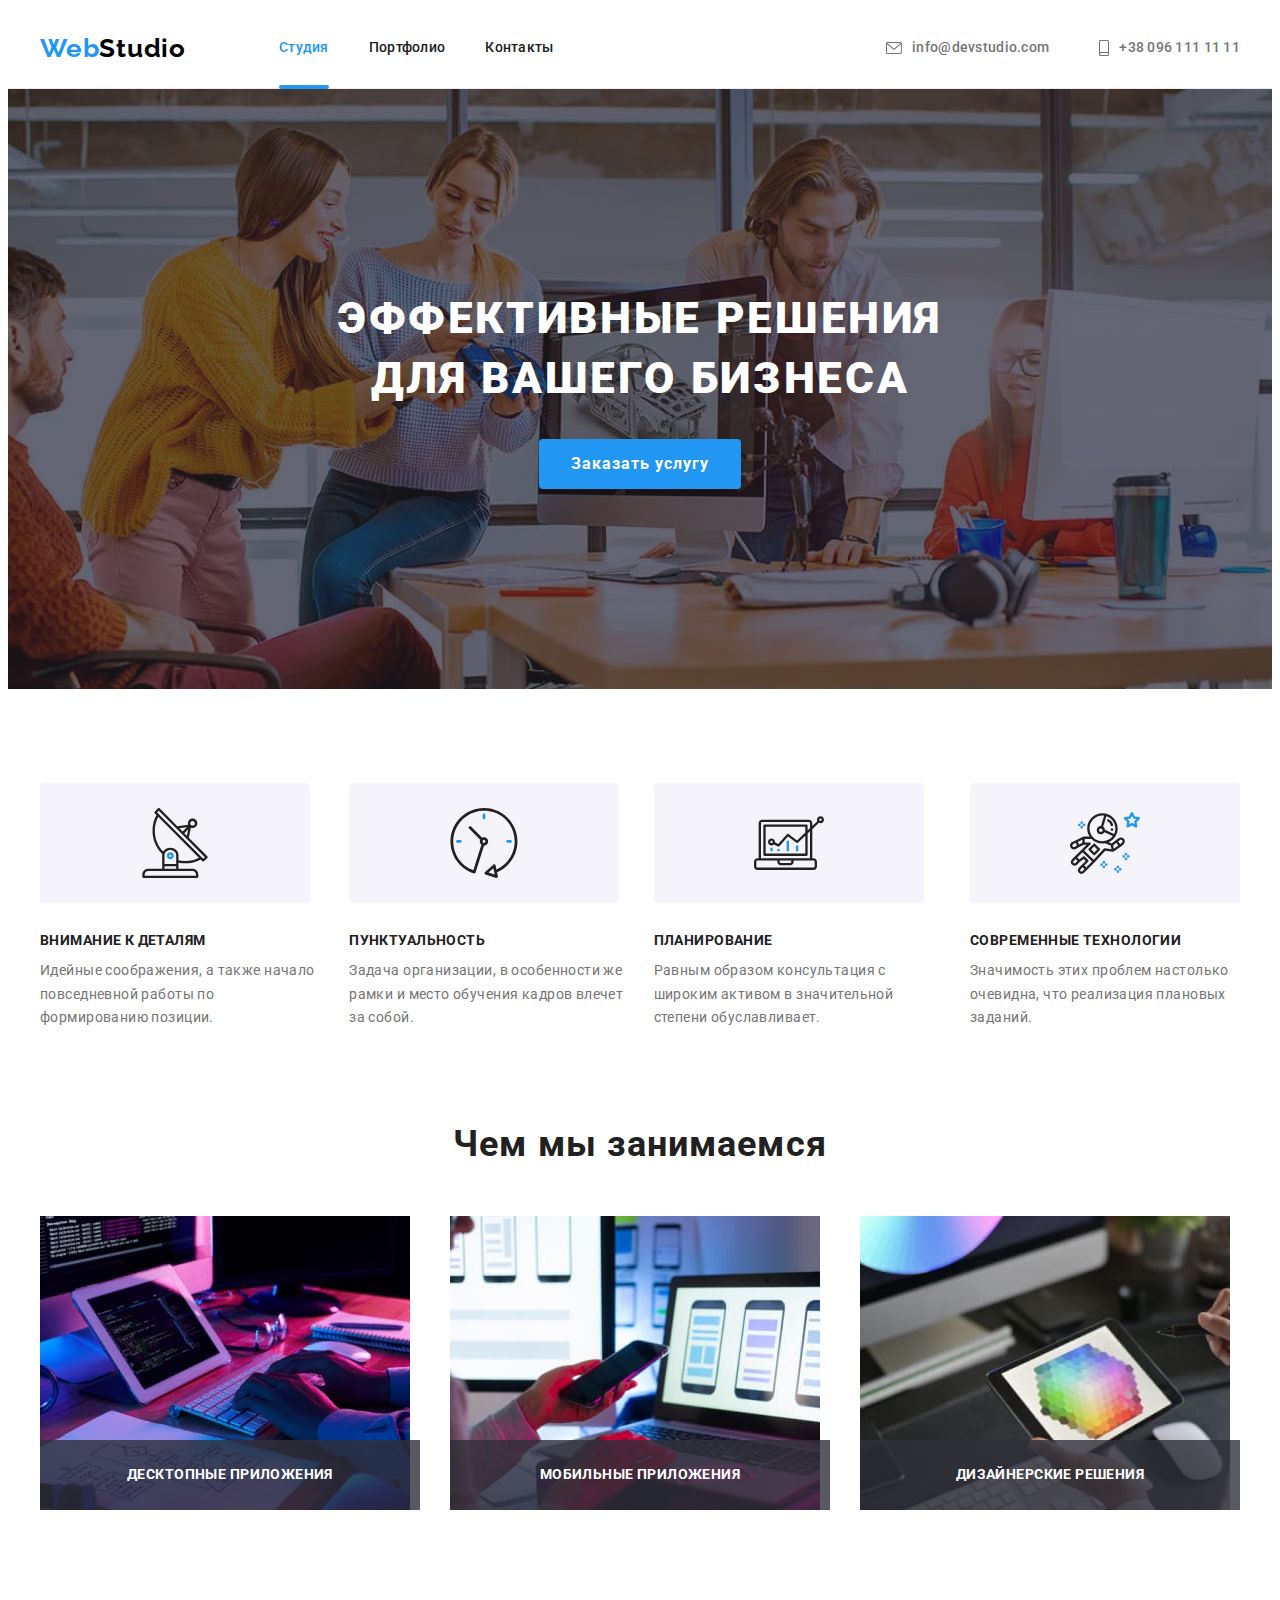
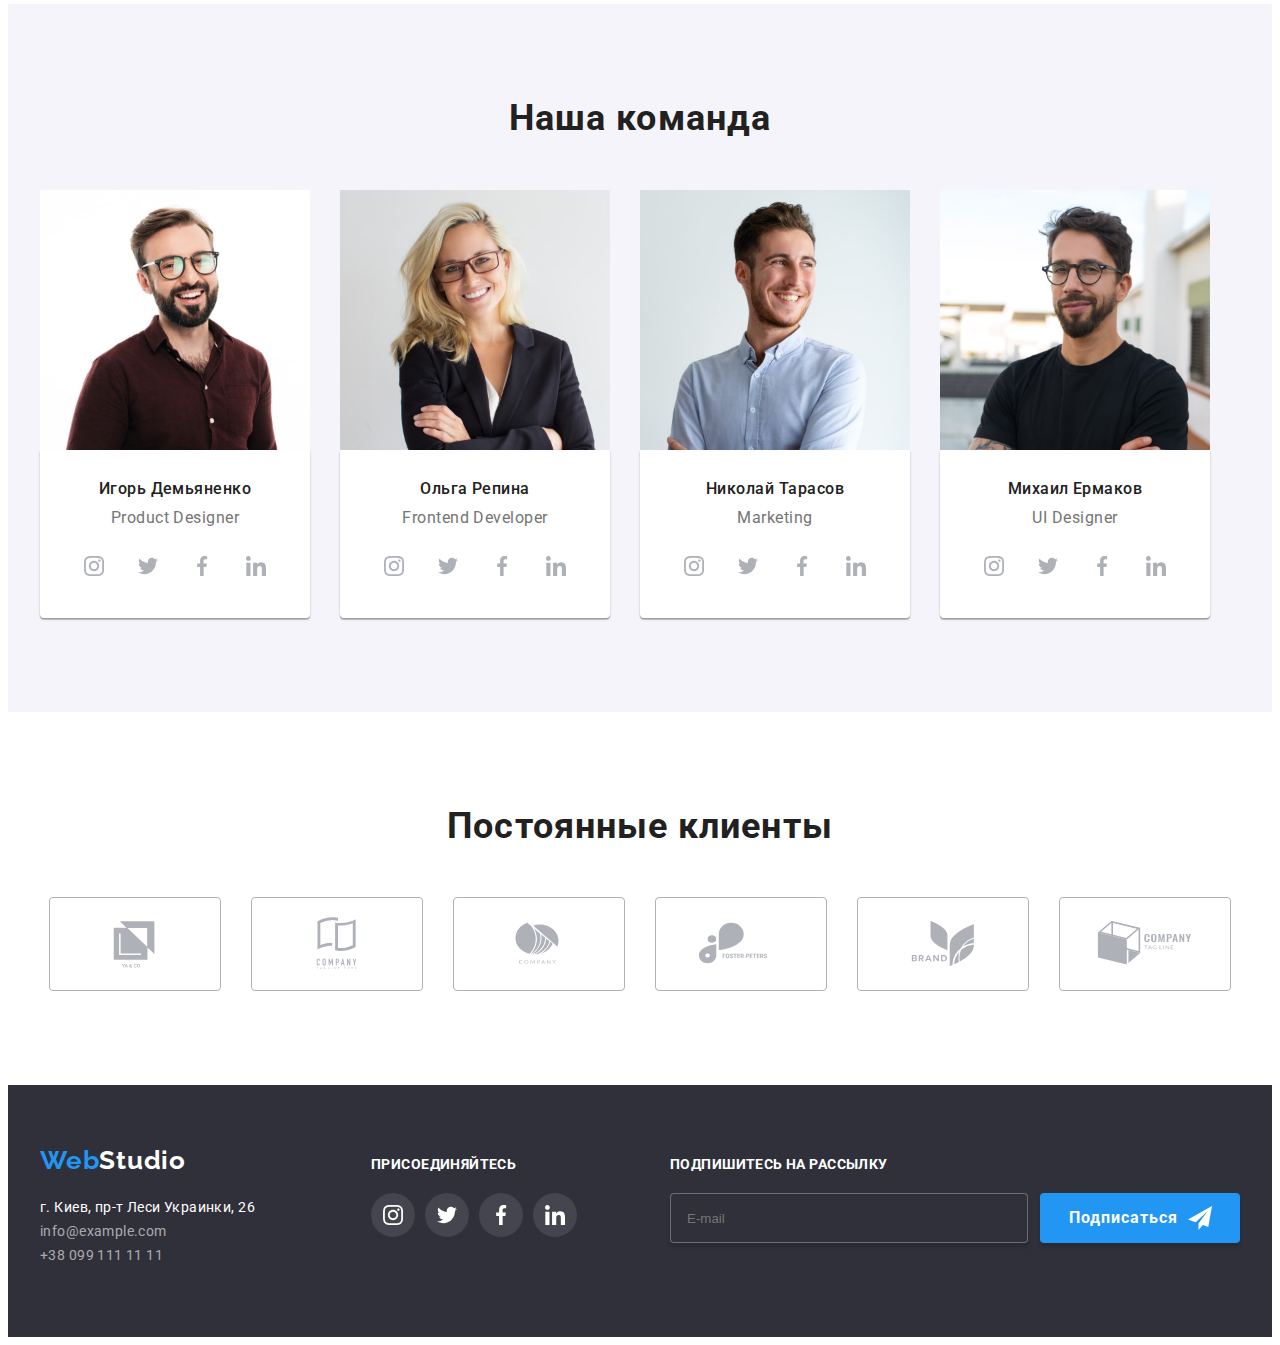
==== commit 16d79dbd: "add changes" ====
--- a/index.html
+++ b/index.html
@@ -472,81 +472,81 @@
 
      <div class="backdrop is-hidden" data-modal>
       <div class="modal">
-        <button type="button" class="modal-close-button" data-modal-close>
-          <svg class="icon-close" width="11" height="11">
+        <button type="button" class="modal__close-button" data-modal-close>
+          <svg class="modal__icon-close" width="11" height="11">
             <use href="./images/icons.svg#icon-dagger"></use>
           </svg>
         </button>
 
-        <p class="modal-tittle">Оставьте свои данные, мы вам перезвоним</p>
+        <p class="modal__tittle">Оставьте свои данные, мы вам перезвоним</p>
         <form class="modal-form">
-          <div class="form-field">
-            <label for="user-name" class="modal-label">Имя</label>
-            <div class="modal-input-wrap">
+          <div class="modal-form__field">
+            <label for="user-name" class="modal-form__label">Имя</label>
+            <div class="modal-form__input-wrap">
               <input
                 type="text"
                 name="username"
-                class="modal-input"
+                class="modal-form__input"
                 id="user-name"
               />
-              <svg class="form-icon" width="18" height="18">
+              <svg class="modal-form__icon" width="18" height="18">
                 <use href="./images/icons.svg#icon-personblack"></use>
               </svg>
             </div>
           </div>
-          <div class="form-field">
-            <label for="user-tel" class="modal-label">Телефон</label>
-            <div class="modal-input-wrap">
-              <input type="tel" name="tel" class="modal-input" id="user-tel" />
-              <svg class="form-icon" width="18" height="18">
+          <div class="modal-form__field">
+            <label for="user-tel" class="modal-form__label">Телефон</label>
+            <div class="modal-form__input-wrap">
+              <input type="tel" name="tel" class="modal-form__input" id="user-tel" />
+              <svg class="modal-form__icon" width="18" height="18">
                 <use href="./images/icons.svg#icon-phoneblack"></use>
               </svg>
             </div>
           </div>
-          <div class="form-field">
-            <label for="user-email" class="modal-label">Почта</label>
-            <div class="modal-input-wrap">
+          <div class="modal-form__field">
+            <label for="user-email" class="modal-form__label">Почта</label>
+            <div class="modal-form__input-wrap">
               <input
                 type="email"
                 name="email"
-                class="modal-input"
+                class="modal-form__input"
                 id="user-email"
                 required
               />
-              <svg class="form-icon" width="18" height="18">
+              <svg class="modal-form__icon" width="18" height="18">
                 <use href="./images/icons.svg#icon-emailblack"></use>
               </svg>
             </div>
           </div>
           <div class="form-textarea">
-            <label for="user-comments" class="modal-label">Комментарий</label>
+            <label for="user-comments" class=" form-textarea__label modal-form__label">Комментарий</label>
             <textarea
               name="user-comments"
               id="user-comments"
               placeholder="Введите текст"
-              class="modal-comments modal-input"
+              class="form-textarea__text modal-form__input"
             ></textarea>
           </div>
           <div class="form-checkbox">
             <input
               type="checkbox"
               name="modal-check"
-              class="modal-check visually-hidden"
+              class="form-checkbox__input visually__hidden"
               id="modal-check"
             />
-            <label for="modal-check" class="modal-check-text">
+            <label for="modal-check" class="form-checkbox__text">
               <span>
-                <svg class="modal-check-icon" width="16" height="15">
+                <svg class="form-checkbox__icon" width="16" height="15">
                   <use href="./images/icons.svg#icon-Vector-1"></use>
                 </svg>
               </span>
                 Соглашаюсь с рассылкой и принимаю
-                <a href="" class="modal-condition"> Условия договора</a>
+                <a href="" class="form-checkbox__condition"> Условия договора</a>
               </span>
             </label>
           </div>
           <div class="form-button-div">
-          <button type="submit" class="form-button">Отправить</button>
+          <button type="submit" class="modal-form__button button">Отправить</button>
         </div>
       </form>
       </div>
--- a/css/main.min.css
+++ b/css/main.min.css
@@ -1,2 +1,2 @@
-:root{--primary-text-color: #757575;--title-text-color: #212121;--accent-color: #2196f3;--additional-color: #ffffff;--contact-color: #757575;--backfound-footer-color: #2f303a}.visually__hidden{position:absolute;clip:rect(0 0 0 0);width:1px;height:1px;margin:-1px}p,h1,h2,h3{margin:0}ul{margin:0;padding:0;list-style:none}a{text-decoration:none}img{display:block;max-width:100%;height:auto}body{background-color:#ffffff;color:var(--primary-text-color);font-family:"Roboto", sans-serif}.container{width:1200px;margin-left:auto;margin-right:auto;padding-left:15px;padding-right:15px}.logo{display:block;font-family:"Raleway", sans-serif;font-weight:700;font-size:26px;line-height:1.19;letter-spacing:0.03em;color:var(--accent-color)}.logo__dark{color:#000000}.logo__light{color:#ffffff}.logo{margin-right:93px}.section{padding-top:94px;padding-bottom:94px}.header{border-bottom:1px solid #ececec}.header__container{display:-webkit-box;display:-ms-flexbox;display:flex;-webkit-box-align:center;-ms-flex-align:center;align-items:center}.navigation{display:-webkit-box;display:-ms-flexbox;display:flex;-webkit-box-align:center;-ms-flex-align:center;align-items:center}.site-nav{display:-webkit-box;display:-ms-flexbox;display:flex}.site-nav__item+.site-nav__item{margin-left:40px}.contacts{display:-webkit-box;display:-ms-flexbox;display:flex;margin-left:auto}.site-nav__link{display:block;font-family:"Roboto", sans-serif;font-weight:500;font-size:14px;line-height:1.14;letter-spacing:0.02em;color:var(--title-text-color);padding-top:32px;padding-bottom:32px;-webkit-transition-property:color;transition-property:color;-webkit-transition-duration:250ms;transition-duration:250ms;-webkit-transition-timing-function:cubic-bezier(0.4, 0, 0.2, 1);transition-timing-function:cubic-bezier(0.4, 0, 0.2, 1)}.site-nav__link:hover,.site-nav__link:focus{color:var(--accent-color)}.site-nav__link--current{color:var(--accent-color);position:relative;-webkit-transition-property:color;transition-property:color;-webkit-transition-duration:250ms;transition-duration:250ms;-webkit-transition-timing-function:cubic-bezier(0.4, 0, 0.2, 1);transition-timing-function:cubic-bezier(0.4, 0, 0.2, 1)}.site-nav__link--current::after{content:"";display:block;width:100%;height:4px;background:#2196f3;border-radius:2px;position:absolute;left:0px;bottom:-1px}.contacts{display:-webkit-box;display:-ms-flexbox;display:flex;-webkit-box-align:center;-ms-flex-align:center;align-items:center}.contacts__item{display:block}.contacts__item:first-child{margin-right:50px}.contacts__link{display:-webkit-box;display:-ms-flexbox;display:flex;-webkit-box-align:center;-ms-flex-align:center;align-items:center;font-family:"Roboto", sans-serif;font-weight:500;font-size:14px;line-height:1.14;letter-spacing:0.02em;color:var(--contact-color);fill:var(--contact-color);-webkit-transition-property:color;transition-property:color;-webkit-transition-duration:250ms;transition-duration:250ms;-webkit-transition-timing-function:cubic-bezier(0.4, 0, 0.2, 1);transition-timing-function:cubic-bezier(0.4, 0, 0.2, 1)}.contacts__link:hover,.contacts__link:focus{color:var(--accent-color);fill:currentColor}.contacts__icon{margin-right:10px}.tittle{font-weight:700;font-size:36px;line-height:1.16;text-align:center;letter-spacing:0.03em;color:var(--title-text-color)}.hero{background-color:#2f303a;background-image:-webkit-gradient(linear, left top, left bottom, from(rgba(47,48,58,0.4)), to(rgba(47,48,58,0.4))),url(../images/hero-background.jpg);background-image:linear-gradient(rgba(47,48,58,0.4), rgba(47,48,58,0.4)),url(../images/hero-background.jpg);background-repeat:no-repeat;background-position:center;background-size:cover;max-width:1600px;margin-left:auto;margin-right:auto;padding-top:200px;padding-bottom:200px;text-align:center}.hero__title{margin-bottom:30px;font-weight:900;font-size:44px;line-height:1.36;letter-spacing:0.06em;text-transform:uppercase;color:var(--additional-color)}.hero__button{height:50px;min-width:200px;padding-top:10px;padding-bottom:10px;padding-right:32px;padding-left:32px;border:transparent;font-family:inherit;font-weight:700;font-size:16px;line-height:1.87;-webkit-box-align:center;-ms-flex-align:center;align-items:center;text-align:center;border-radius:5px;-webkit-box-pack:center;-ms-flex-pack:center;justify-content:center;letter-spacing:0.06em;color:#ffffff;background-color:var(--accent-color);-webkit-transition-property:background-color;transition-property:background-color;-webkit-transition-duration:250ms;transition-duration:250ms;-webkit-transition-timing-function:cubic-bezier(0.4, 0, 0.2, 1);transition-timing-function:cubic-bezier(0.4, 0, 0.2, 1)}.hero__button:hover,.hero__button:focus{background-color:#188ce8}.advantages__list{display:-webkit-box;display:-ms-flexbox;display:flex}.advantages__item+.advantages__item{margin-left:30px}.advantages__item{min-width:270px;min-height:75px}.advantages__borber{margin-bottom:30px;width:270px;height:120px;background-color:#f5f4fa;border-radius:4px;display:-webkit-box;display:-ms-flexbox;display:flex;-webkit-box-pack:center;-ms-flex-pack:center;justify-content:center;-webkit-box-align:center;-ms-flex-align:center;align-items:center}.advantages__subtitle{margin-bottom:10px;font-weight:700;font-size:14px;line-height:1.14;letter-spacing:0.03em;text-transform:uppercase;color:var(--title-text-color)}.advantages__text{font-weight:400;font-size:14px;line-height:1.71;letter-spacing:0.03em;color:var(--primary-text-color)}.advantages__icon{fill:currentColor}.works{padding-top:0px}.works__tittle{margin-bottom:50px}.works__list{display:-webkit-box;display:-ms-flexbox;display:flex;margin-left:-30px}.works__item{width:calc(100% / 3 - 30px);margin-left:30px}.works__thumb{position:relative}.works__text{height:70px;display:-webkit-box;display:-ms-flexbox;display:flex;-webkit-box-align:center;-ms-flex-align:center;align-items:center;-webkit-box-pack:center;-ms-flex-pack:center;justify-content:center;position:absolute;bottom:0;left:0;font-weight:700;font-size:14px;line-height:1.14;letter-spacing:0.03em;text-transform:uppercase;color:var(--additional-color);background-color:rgba(47,48,58,0.8);width:100%}.team{background-color:#f5f4fa}.team__tittle{margin-bottom:50px}.team__list{display:-webkit-box;display:-ms-flexbox;display:flex;margin-left:-30px;margin-bottom:-30px}.team__item{-ms-flex-preferred-size:calc((100%-60px) / 4);flex-basis:calc((100%-60px) / 4);margin-left:30px;margin-bottom:30px}.team__name{margin-bottom:10px;font-weight:500;font-size:16px;line-height:1.18;text-align:center;letter-spacing:0.03em;color:var(--title-text-color)}.team__text{font-size:16px;line-height:1.18;text-align:center;letter-spacing:0.03em;color:var(--primary-text-color);margin-bottom:16px}.team__border{background:#ffffff;-webkit-box-shadow:0px 1px 3px rgba(0,0,0,0.12),0px 1px 1px rgba(0,0,0,0.14),0px 2px 1px rgba(0,0,0,0.2);box-shadow:0px 1px 3px rgba(0,0,0,0.12),0px 1px 1px rgba(0,0,0,0.14),0px 2px 1px rgba(0,0,0,0.2);border-radius:0px 0px 4px 4px;padding-top:30px;padding-bottom:30px}.social-list{display:-webkit-box;display:-ms-flexbox;display:flex;-webkit-box-pack:center;-ms-flex-pack:center;justify-content:center}.social-list__icon{fill:currentColor}.social-list__link{width:44px;height:44px;background-color:#ffffff;border-radius:50%;display:-webkit-box;display:-ms-flexbox;display:flex;-webkit-box-pack:center;-ms-flex-pack:center;justify-content:center;-webkit-box-align:center;-ms-flex-align:center;align-items:center;color:#afb1b8;-webkit-transition-property:color, background-color;transition-property:color, background-color;-webkit-transition-duration:250ms;transition-duration:250ms;-webkit-transition-timing-function:cubic-bezier(0.4, 0, 0.2, 1);transition-timing-function:cubic-bezier(0.4, 0, 0.2, 1)}.social-list__link:hover,.social-list__link:focus{background-color:var(--accent-color);color:var(--additional-color)}.social-list__item+.social-list__item{margin-left:10px}.customers__tittle{margin-bottom:50px}.customers__link{border:1px solid #afb1b8;border-radius:4px;-webkit-box-pack:center;-ms-flex-pack:center;justify-content:center;-webkit-box-align:center;-ms-flex-align:center;align-items:center;display:-webkit-box;display:-ms-flexbox;display:flex;fill:#afb1b8;width:170px;height:92px;-webkit-transition-property:border-color, fill;transition-property:border-color, fill;-webkit-transition-duration:250ms;transition-duration:250ms;-webkit-transition-timing-function:cubic-bezier(0.4, 0, 0.2, 1);transition-timing-function:cubic-bezier(0.4, 0, 0.2, 1)}.customers__link:hover,.customers__link:focus{border-color:var(--accent-color);fill:var(--accent-color)}.customers__item+.customers__item{margin-left:30px}.customers__list{display:-webkit-box;display:-ms-flexbox;display:flex;-webkit-box-pack:center;-ms-flex-pack:center;justify-content:center}.footer{background-color:var(--backfound-footer-color);padding-top:60px;padding-bottom:60px}.footer__container{display:-webkit-box;display:-ms-flexbox;display:flex;-webkit-box-align:baseline;-ms-flex-align:baseline;align-items:baseline}.footer .logo{margin-bottom:20px;margin-right:0}.address{font-style:normal;margin-bottom:9px}.adress--color{color:var(--additional-color)}.address-list__link:not(:last-child){display:block;margin-bottom:9px}.address-list__link{display:block;font-family:inherit;font-size:14px;line-height:1.71;letter-spacing:0.03em;color:rgba(255,255,255,0.6);-webkit-transition-property:color;transition-property:color;-webkit-transition-duration:250ms;transition-duration:250ms;-webkit-transition-timing-function:cubic-bezier(0.4, 0, 0.2, 1);transition-timing-function:cubic-bezier(0.4, 0, 0.2, 1);-webkit-transition-delay:0s;transition-delay:0s}.address-list__link:hover,.address-list__link:focus{color:var(--accent-color)}.footer__address{margin-right:70px;-webkit-box-flex:1;-ms-flex-positive:1;flex-grow:1}.footer-section+.footer-section{margin-left:93px}.footer-section__text{display:block;margin-bottom:20px;font-weight:bold;font-size:14px;line-height:1.14;letter-spacing:0.03em;text-transform:uppercase;color:var(--additional-color)}.footer-social-list{display:-webkit-box;display:-ms-flexbox;display:flex;-webkit-box-pack:center;-ms-flex-pack:center;justify-content:center}.footer-social-list__item+.footer-social-list__item{margin-left:10px}.footer-social-list__link{width:44px;height:44px;background-color:rgba(255,255,255,0.1);border-radius:50%;display:-webkit-box;display:-ms-flexbox;display:flex;-webkit-box-pack:center;-ms-flex-pack:center;justify-content:center;-webkit-box-align:center;-ms-flex-align:center;align-items:center;color:var(--additional-color);-webkit-transition-property:color, background-color;transition-property:color, background-color;-webkit-transition-duration:250ms;transition-duration:250ms;-webkit-transition-timing-function:cubic-bezier(0.4, 0, 0.2, 1);transition-timing-function:cubic-bezier(0.4, 0, 0.2, 1);-webkit-transition-delay:0s;transition-delay:0s}.footer-social-list__link:hover,.footer-social-list__link:focus{background-color:var(--accent-color);color:var(--additional-color)}.footer-social-list__icon{fill:currentColor}.footer-form{display:-webkit-box;display:-ms-flexbox;display:flex;-webkit-box-pack:justify;-ms-flex-pack:justify;justify-content:space-between;-webkit-box-align:center;-ms-flex-align:center;align-items:center}.footer-form__email+.footer-form__button{margin-left:12px}.footer-form__email{min-width:358px;height:50px;padding:15px 16px;border:1px solid rgba(255,255,255,0.3);-webkit-box-sizing:border-box;box-sizing:border-box;-webkit-box-shadow:0px 4px 4px rgba(0,0,0,0.15);box-shadow:0px 4px 4px rgba(0,0,0,0.15);border-radius:4px;background-color:var(--backfound-footer-color);outline:none;-webkit-transition-property:border-color;transition-property:border-color;-webkit-transition-duration:250ms;transition-duration:250ms;-webkit-transition-timing-function:cubic-bezier(0.4, 0, 0.2, 1);transition-timing-function:cubic-bezier(0.4, 0, 0.2, 1)}.footer-form__email:focus{border-color:var(--accent-color)}.footer-form__button{min-width:200px;height:50px;padding-top:10px;padding-bottom:10px;padding-left:29px;padding-right:28px;border:transparent;background:var(--accent-color);-webkit-box-shadow:0px 4px 4px rgba(0,0,0,0.15);box-shadow:0px 4px 4px rgba(0,0,0,0.15);border-radius:4px;cursor:pointer;font-weight:700;font-size:16px;line-height:1.87;display:-webkit-box;display:-ms-flexbox;display:flex;-webkit-box-align:center;-ms-flex-align:center;align-items:center;text-align:center;letter-spacing:0.06em;color:var(--additional-color);-webkit-transition-property:background-color, -webkit-box-shadow, -webkit-box-shadow;transition-property:background-color, -webkit-box-shadow, -webkit-box-shadow;transition-property:background-color, box-shadow, box-shadow;transition-property:background-color, box-shadow, box-shadow, -webkit-box-shadow, -webkit-box-shadow;-webkit-transition-duration:250ms;transition-duration:250ms;-webkit-transition-timing-function:cubic-bezier(0.4, 0, 0.2, 1);transition-timing-function:cubic-bezier(0.4, 0, 0.2, 1)}.footer-form__button:focus{background-color:#188ce8;-webkit-box-shadow:0px 4px 4px rgba(0,0,0,0.15);box-shadow:0px 4px 4px rgba(0,0,0,0.15)}.footer-form__icon{margin-left:10px}.portfolio-filter{margin-bottom:50px;display:-webkit-box;display:-ms-flexbox;display:flex;-webkit-box-pack:center;-ms-flex-pack:center;justify-content:center}.portfolio-filter__button{padding-top:6px;padding-bottom:6px;padding-right:22px;padding-left:22px;font-family:inherit;font-weight:500;font-size:16px;line-height:26px;text-align:center;letter-spacing:0.03em;color:#212121;background-color:#f5f4fa;border-radius:4px;border:none;cursor:pointer;-webkit-transition-property:color, background-color, -webkit-box-shadow;transition-property:color, background-color, -webkit-box-shadow;transition-property:color, background-color, box-shadow;transition-property:color, background-color, box-shadow, -webkit-box-shadow;-webkit-transition-duration:250ms;transition-duration:250ms;-webkit-transition-timing-function:cubic-bezier(0.4, 0, 0.2, 1);transition-timing-function:cubic-bezier(0.4, 0, 0.2, 1)}.portfolio-filter__button:hover,.portfolio-filter__button:focus{background-color:var(--accent-color);color:var(--additional-color);-webkit-box-shadow:0px 3px 1px rgba(0,0,0,0.1),0px 1px 2px rgba(0,0,0,0.08),0px 2px 2px rgba(0,0,0,0.12);box-shadow:0px 3px 1px rgba(0,0,0,0.1),0px 1px 2px rgba(0,0,0,0.08),0px 2px 2px rgba(0,0,0,0.12)}.portfolio-filter__item+.portfolio-filter__item{margin-left:8px}.gallery-list{display:-webkit-box;display:-ms-flexbox;display:flex;-ms-flex-wrap:wrap;flex-wrap:wrap;margin-left:-30px;margin-bottom:-30px}.gallery-list__item{width:calc(100% / 3 - 30px);margin-left:30px;margin-bottom:30px}.gallery-list__overlay{position:relative;overflow:hidden}.gallery-list__link{display:block;-webkit-transition-property:background-color, -webkit-box-shadow;transition-property:background-color, -webkit-box-shadow;transition-property:background-color, box-shadow;transition-property:background-color, box-shadow, -webkit-box-shadow;-webkit-transition-duration:250ms;transition-duration:250ms;-webkit-transition-timing-function:cubic-bezier(0.4, 0, 0.2, 1);transition-timing-function:cubic-bezier(0.4, 0, 0.2, 1)}.gallery-list__link:hover,.gallery-list__link:focus{background:#ffffff;-webkit-box-shadow:0px 1px 1px rgba(0,0,0,0.12),0px 4px 4px rgba(0,0,0,0.06),1px 4px 6px rgba(0,0,0,0.16);box-shadow:0px 1px 1px rgba(0,0,0,0.12),0px 4px 4px rgba(0,0,0,0.06),1px 4px 6px rgba(0,0,0,0.16)}.gallery-list__link:hover .gallery-list--top-text,.gallery-list__link:focus .gallery-list--top-text{-webkit-transform:translateY(0);transform:translateY(0)}.gallery-list--top-text{position:absolute;top:0;right:0;padding-right:24px;padding-left:24px;padding-top:63px;font-size:18px;line-height:1.55;letter-spacing:0.03em;color:var(--additional-color);background-color:rgba(33,150,243,0.9);height:100%;-webkit-transform:translateY(100%);transform:translateY(100%);-webkit-transition-property:-webkit-transform;transition-property:-webkit-transform;transition-property:transform;transition-property:transform, -webkit-transform;-webkit-transition-duration:250ms;transition-duration:250ms;-webkit-transition-timing-function:cubic-bezier(0.4, 0, 0.2, 1);transition-timing-function:cubic-bezier(0.4, 0, 0.2, 1)}.gallery-list__text{margin-bottom:4px;font-weight:700;font-size:18px;line-height:2;letter-spacing:0.06em;color:var(--title-text-color)}.gallery-list__filter{font-size:16px;line-height:1.87;letter-spacing:0.03em;color:var(--primary-text-color)}.gallery-list__border{background:#ffffff;border:1px solid #eeeeee;-webkit-box-sizing:border-box;box-sizing:border-box;padding-left:24px;padding-right:24px;padding-top:20px;padding-bottom:20px}.backdrop{width:100vw;height:100vh;background-color:rgba(0,0,0,0.2);position:fixed;top:0;left:0;-webkit-transition:opacity 250ms, visibility 250ms;transition:opacity 250ms, visibility 250ms}.modal{width:528px;min-height:581px;padding:40px;background-color:#ffffff;-webkit-box-shadow:0px 1px 3px rgba(0,0,0,0.12),0px 1px 1px rgba(0,0,0,0.14),0px 2px 1px rgba(0,0,0,0.2);box-shadow:0px 1px 3px rgba(0,0,0,0.12),0px 1px 1px rgba(0,0,0,0.14),0px 2px 1px rgba(0,0,0,0.2);border-radius:4px;position:absolute;top:50%;left:50%;-webkit-transform:translate(-50%, -50%) rotate(0) scale(1);transform:translate(-50%, -50%) rotate(0) scale(1);-webkit-transition:-webkit-transform 500ms;transition:-webkit-transform 500ms;transition:transform 500ms;transition:transform 500ms, -webkit-transform 500ms}.backdrop.is-hidden .modal{-webkit-transform:rotate(180deg) scale(3);transform:rotate(180deg) scale(3)}.modal-close-button{width:30px;height:30px;border-radius:50%;background-color:#ffffff;border:1px solid rgba(0,0,0,0.1);-webkit-box-sizing:border-box;box-sizing:border-box;fill:#000000;display:block;-webkit-box-align:center;-ms-flex-align:center;align-items:center;cursor:pointer;position:absolute;top:8px;right:10px;-webkit-transition-property:fill;transition-property:fill;-webkit-transition-duration:250ms;transition-duration:250ms;-webkit-transition-timing-function:cubic-bezier(0.4, 0, 0.2, 1);transition-timing-function:cubic-bezier(0.4, 0, 0.2, 1)}.modal-close-button:hover,.modal-close-button:focus{fill:var(--accent-color)}.is-hidden{opacity:0;pointer-events:none;visibility:hidden}.form-field{margin-bottom:10px}.modal-tittle{margin-bottom:12px;font-weight:700;font-size:20px;line-height:1.15;text-align:center;letter-spacing:0.03em;color:var(--title-text-color)}.modal-input{padding-left:42px;width:100%;height:40px;border:1px solid rgba(33,33,33,0.2);-webkit-box-sizing:border-box;box-sizing:border-box;border-radius:4px;outline:none;-webkit-transition-property:border-color, fill;transition-property:border-color, fill;-webkit-transition-duration:250ms;transition-duration:250ms;-webkit-transition-timing-function:cubic-bezier(0.4, 0, 0.2, 1);transition-timing-function:cubic-bezier(0.4, 0, 0.2, 1)}.modal-input :focus{border-color:var(--accent-color)}.modal-input:focus+.form-icon{fill:var(--accent-color)}.modal-label{display:block;margin-bottom:4px;font-family:Roboto;font-style:normal;font-weight:normal;font-size:12px;line-height:14px;letter-spacing:0.01em;color:#757575}.form-textarea{margin-bottom:20px}.modal-comments{width:100%;height:120px;padding:12px 16px;resize:none;border:1px solid rgba(33,33,33,0.2);-webkit-box-sizing:border-box;box-sizing:border-box;border-radius:4px}.modal-comments::-webkit-input-placeholder{font-size:14px;line-height:1.14;letter-spacing:0.01em;color:rgba(117,117,117,0.5)}.modal-comments:-ms-input-placeholder{font-size:14px;line-height:1.14;letter-spacing:0.01em;color:rgba(117,117,117,0.5)}.modal-comments::-ms-input-placeholder{font-size:14px;line-height:1.14;letter-spacing:0.01em;color:rgba(117,117,117,0.5)}.modal-comments::placeholder{font-size:14px;line-height:1.14;letter-spacing:0.01em;color:rgba(117,117,117,0.5)}.modal-input-wrap{position:relative}.form-icon{position:absolute;left:15px;top:50%;-webkit-transform:translateY(-50%);transform:translateY(-50%)}.modal-check-text{font-size:14px;line-height:1.71;letter-spacing:0.03em;color:#757575;display:-webkit-box;display:-ms-flexbox;display:flex;-webkit-box-align:center;-ms-flex-align:center;align-items:center;-webkit-box-pack:center;-ms-flex-pack:center;justify-content:center}.modal-check-text span{width:16px;height:16px;border:2px solid #212121;border-radius:2px;margin-right:9px;display:-webkit-box;display:-ms-flexbox;display:flex;-webkit-box-align:center;-ms-flex-align:center;align-items:center;-webkit-box-pack:center;-ms-flex-pack:center;justify-content:center}.modal-check-icon{fill:transparent}.modal-check:checked+.modal-check-text>span{background-color:var(--accent-color);border:none}.modal-check:checked+.modal-check-text .modal-check-icon{fill:var(--additional-color)}.modal-condition{color:var(--accent-color);text-decoration:underline;margin-right:2px}.form-button-div{-webkit-box-pack:center;-ms-flex-pack:center;justify-content:center;display:-webkit-box;display:-ms-flexbox;display:flex;margin-top:30px}.form-button{width:200px;height:50px;font-weight:700;font-size:16px;line-height:1.87;letter-spacing:0.06em;display:-webkit-box;display:-ms-flexbox;display:flex;-webkit-box-pack:center;-ms-flex-pack:center;justify-content:center;text-align:center;-webkit-box-align:center;-ms-flex-align:center;align-items:center;border:transparent;color:var(--additional-color);background:var(--accent-color);-webkit-box-shadow:0px 4px 4px rgba(0,0,0,0.15);box-shadow:0px 4px 4px rgba(0,0,0,0.15);border-radius:4px;cursor:pointer;-webkit-transition-property:fill;transition-property:fill;-webkit-transition-duration:250ms;transition-duration:250ms;-webkit-transition-timing-function:cubic-bezier(0.4, 0, 0.2, 1);transition-timing-function:cubic-bezier(0.4, 0, 0.2, 1)}.form-button:focus{background-color:#188ce8;-webkit-box-shadow:0px 4px 4px rgba(0,0,0,0.15);box-shadow:0px 4px 4px rgba(0,0,0,0.15);border-radius:4px}
+:root{--primary-text-color: #757575;--title-text-color: #212121;--accent-color: #2196f3;--additional-color: #ffffff;--contact-color: #757575;--backfound-footer-color: #2f303a}.visually__hidden{position:absolute;clip:rect(0 0 0 0);width:1px;height:1px;margin:-1px}p,h1,h2,h3{margin:0}ul{margin:0;padding:0;list-style:none}a{text-decoration:none}img{display:block;max-width:100%;height:auto}body{background-color:#ffffff;color:var(--primary-text-color);font-family:"Roboto", sans-serif}.container{width:1200px;margin-left:auto;margin-right:auto;padding-left:15px;padding-right:15px}.logo{display:block;font-family:"Raleway", sans-serif;font-weight:700;font-size:26px;line-height:1.19;letter-spacing:0.03em;color:var(--accent-color)}.logo__dark{color:#000000}.logo__light{color:#ffffff}.logo{margin-right:93px}.section{padding-top:94px;padding-bottom:94px}.button{border:transparent;font-family:inherit;font-weight:700;font-size:16px;line-height:1.87;-webkit-box-align:center;-ms-flex-align:center;align-items:center;text-align:center;-webkit-box-pack:center;-ms-flex-pack:center;justify-content:center;letter-spacing:0.06em;border-radius:4px;cursor:pointer;color:var(--additional-color);background-color:var(--accent-color);-webkit-box-shadow:0px 4px 4px rgba(0,0,0,0.15);box-shadow:0px 4px 4px rgba(0,0,0,0.15)}.header{border-bottom:1px solid #ececec}.header__container{display:-webkit-box;display:-ms-flexbox;display:flex;-webkit-box-align:center;-ms-flex-align:center;align-items:center}.navigation{display:-webkit-box;display:-ms-flexbox;display:flex;-webkit-box-align:center;-ms-flex-align:center;align-items:center}.site-nav{display:-webkit-box;display:-ms-flexbox;display:flex}.site-nav__item+.site-nav__item{margin-left:40px}.contacts{display:-webkit-box;display:-ms-flexbox;display:flex;margin-left:auto}.site-nav__link{display:block;font-family:"Roboto", sans-serif;font-weight:500;font-size:14px;line-height:1.14;letter-spacing:0.02em;color:var(--title-text-color);padding-top:32px;padding-bottom:32px;-webkit-transition-property:color;transition-property:color;-webkit-transition-duration:250ms;transition-duration:250ms;-webkit-transition-timing-function:cubic-bezier(0.4, 0, 0.2, 1);transition-timing-function:cubic-bezier(0.4, 0, 0.2, 1)}.site-nav__link:hover,.site-nav__link:focus{color:var(--accent-color)}.site-nav__link--current{color:var(--accent-color);position:relative;-webkit-transition-property:color;transition-property:color;-webkit-transition-duration:250ms;transition-duration:250ms;-webkit-transition-timing-function:cubic-bezier(0.4, 0, 0.2, 1);transition-timing-function:cubic-bezier(0.4, 0, 0.2, 1)}.site-nav__link--current::after{content:"";display:block;width:100%;height:4px;background:#2196f3;border-radius:2px;position:absolute;left:0px;bottom:-1px}.contacts{display:-webkit-box;display:-ms-flexbox;display:flex;-webkit-box-align:center;-ms-flex-align:center;align-items:center}.contacts__item{display:block}.contacts__item:first-child{margin-right:50px}.contacts__link{display:-webkit-box;display:-ms-flexbox;display:flex;-webkit-box-align:center;-ms-flex-align:center;align-items:center;font-family:"Roboto", sans-serif;font-weight:500;font-size:14px;line-height:1.14;letter-spacing:0.02em;color:var(--contact-color);fill:var(--contact-color);-webkit-transition-property:color;transition-property:color;-webkit-transition-duration:250ms;transition-duration:250ms;-webkit-transition-timing-function:cubic-bezier(0.4, 0, 0.2, 1);transition-timing-function:cubic-bezier(0.4, 0, 0.2, 1)}.contacts__link:hover,.contacts__link:focus{color:var(--accent-color);fill:currentColor}.contacts__icon{margin-right:10px}.tittle{font-weight:700;font-size:36px;line-height:1.16;text-align:center;letter-spacing:0.03em;color:var(--title-text-color)}.hero{background-color:#2f303a;background-image:-webkit-gradient(linear, left top, left bottom, from(rgba(47,48,58,0.4)), to(rgba(47,48,58,0.4))),url(../images/hero-background.jpg);background-image:linear-gradient(rgba(47,48,58,0.4), rgba(47,48,58,0.4)),url(../images/hero-background.jpg);background-repeat:no-repeat;background-position:center;background-size:cover;max-width:1600px;margin-left:auto;margin-right:auto;padding-top:200px;padding-bottom:200px;text-align:center}.hero__title{margin-bottom:30px;font-weight:900;font-size:44px;line-height:1.36;letter-spacing:0.06em;text-transform:uppercase;color:var(--additional-color)}.hero__button{height:50px;min-width:200px;padding-top:10px;padding-bottom:10px;padding-right:32px;padding-left:32px;-webkit-transition-property:background-color;transition-property:background-color;-webkit-transition-duration:250ms;transition-duration:250ms;-webkit-transition-timing-function:cubic-bezier(0.4, 0, 0.2, 1);transition-timing-function:cubic-bezier(0.4, 0, 0.2, 1)}.hero__button:hover,.hero__button:focus{background-color:#188ce8}.advantages__list{display:-webkit-box;display:-ms-flexbox;display:flex}.advantages__item+.advantages__item{margin-left:30px}.advantages__item{min-width:270px;min-height:75px}.advantages__borber{margin-bottom:30px;width:270px;height:120px;background-color:#f5f4fa;border-radius:4px;display:-webkit-box;display:-ms-flexbox;display:flex;-webkit-box-pack:center;-ms-flex-pack:center;justify-content:center;-webkit-box-align:center;-ms-flex-align:center;align-items:center}.advantages__subtitle{margin-bottom:10px;font-weight:700;font-size:14px;line-height:1.14;letter-spacing:0.03em;text-transform:uppercase;color:var(--title-text-color)}.advantages__text{font-weight:400;font-size:14px;line-height:1.71;letter-spacing:0.03em;color:var(--primary-text-color)}.advantages__icon{fill:currentColor}.works{padding-top:0px}.works__tittle{margin-bottom:50px}.works__list{display:-webkit-box;display:-ms-flexbox;display:flex;margin-left:-30px}.works__item{width:calc(100% / 3 - 30px);margin-left:30px}.works__thumb{position:relative}.works__text{height:70px;display:-webkit-box;display:-ms-flexbox;display:flex;-webkit-box-align:center;-ms-flex-align:center;align-items:center;-webkit-box-pack:center;-ms-flex-pack:center;justify-content:center;position:absolute;bottom:0;left:0;font-weight:700;font-size:14px;line-height:1.14;letter-spacing:0.03em;text-transform:uppercase;color:var(--additional-color);background-color:rgba(47,48,58,0.8);width:100%}.team{background-color:#f5f4fa}.team__tittle{margin-bottom:50px}.team__list{display:-webkit-box;display:-ms-flexbox;display:flex;margin-left:-30px;margin-bottom:-30px}.team__item{-ms-flex-preferred-size:calc((100%-60px) / 4);flex-basis:calc((100%-60px) / 4);margin-left:30px;margin-bottom:30px}.team__name{margin-bottom:10px;font-weight:500;font-size:16px;line-height:1.18;text-align:center;letter-spacing:0.03em;color:var(--title-text-color)}.team__text{font-size:16px;line-height:1.18;text-align:center;letter-spacing:0.03em;color:var(--primary-text-color);margin-bottom:16px}.team__border{background:#ffffff;-webkit-box-shadow:0px 1px 3px rgba(0,0,0,0.12),0px 1px 1px rgba(0,0,0,0.14),0px 2px 1px rgba(0,0,0,0.2);box-shadow:0px 1px 3px rgba(0,0,0,0.12),0px 1px 1px rgba(0,0,0,0.14),0px 2px 1px rgba(0,0,0,0.2);border-radius:0px 0px 4px 4px;padding-top:30px;padding-bottom:30px}.social-list{display:-webkit-box;display:-ms-flexbox;display:flex;-webkit-box-pack:center;-ms-flex-pack:center;justify-content:center}.social-list__icon{fill:currentColor}.social-list__link{width:44px;height:44px;background-color:#ffffff;border-radius:50%;display:-webkit-box;display:-ms-flexbox;display:flex;-webkit-box-pack:center;-ms-flex-pack:center;justify-content:center;-webkit-box-align:center;-ms-flex-align:center;align-items:center;color:#afb1b8;-webkit-transition-property:color, background-color;transition-property:color, background-color;-webkit-transition-duration:250ms;transition-duration:250ms;-webkit-transition-timing-function:cubic-bezier(0.4, 0, 0.2, 1);transition-timing-function:cubic-bezier(0.4, 0, 0.2, 1)}.social-list__link:hover,.social-list__link:focus{background-color:var(--accent-color);color:var(--additional-color)}.social-list__item+.social-list__item{margin-left:10px}.customers__tittle{margin-bottom:50px}.customers__link{border:1px solid #afb1b8;border-radius:4px;-webkit-box-pack:center;-ms-flex-pack:center;justify-content:center;-webkit-box-align:center;-ms-flex-align:center;align-items:center;display:-webkit-box;display:-ms-flexbox;display:flex;fill:#afb1b8;width:170px;height:92px;-webkit-transition-property:border-color, fill;transition-property:border-color, fill;-webkit-transition-duration:250ms;transition-duration:250ms;-webkit-transition-timing-function:cubic-bezier(0.4, 0, 0.2, 1);transition-timing-function:cubic-bezier(0.4, 0, 0.2, 1)}.customers__link:hover,.customers__link:focus{border-color:var(--accent-color);fill:var(--accent-color)}.customers__item+.customers__item{margin-left:30px}.customers__list{display:-webkit-box;display:-ms-flexbox;display:flex;-webkit-box-pack:center;-ms-flex-pack:center;justify-content:center}.footer{background-color:var(--backfound-footer-color);padding-top:60px;padding-bottom:60px}.footer__container{display:-webkit-box;display:-ms-flexbox;display:flex;-webkit-box-align:baseline;-ms-flex-align:baseline;align-items:baseline}.footer .logo{margin-bottom:20px;margin-right:0}.address{font-style:normal;margin-bottom:9px}.adress--color{color:var(--additional-color)}.address-list__link:not(:last-child){display:block;margin-bottom:9px}.address-list__link{display:block;font-family:inherit;font-size:14px;line-height:1.71;letter-spacing:0.03em;color:rgba(255,255,255,0.6);-webkit-transition-property:color;transition-property:color;-webkit-transition-duration:250ms;transition-duration:250ms;-webkit-transition-timing-function:cubic-bezier(0.4, 0, 0.2, 1);transition-timing-function:cubic-bezier(0.4, 0, 0.2, 1);-webkit-transition-delay:0s;transition-delay:0s}.address-list__link:hover,.address-list__link:focus{color:var(--accent-color)}.footer__address{margin-right:70px;-webkit-box-flex:1;-ms-flex-positive:1;flex-grow:1}.footer-section+.footer-section{margin-left:93px}.footer-section__text{display:block;margin-bottom:20px;font-weight:bold;font-size:14px;line-height:1.14;letter-spacing:0.03em;text-transform:uppercase;color:var(--additional-color)}.footer-social-list{display:-webkit-box;display:-ms-flexbox;display:flex;-webkit-box-pack:center;-ms-flex-pack:center;justify-content:center}.footer-social-list__item+.footer-social-list__item{margin-left:10px}.footer-social-list__link{width:44px;height:44px;background-color:rgba(255,255,255,0.1);border-radius:50%;display:-webkit-box;display:-ms-flexbox;display:flex;-webkit-box-pack:center;-ms-flex-pack:center;justify-content:center;-webkit-box-align:center;-ms-flex-align:center;align-items:center;color:var(--additional-color);-webkit-transition-property:color, background-color;transition-property:color, background-color;-webkit-transition-duration:250ms;transition-duration:250ms;-webkit-transition-timing-function:cubic-bezier(0.4, 0, 0.2, 1);transition-timing-function:cubic-bezier(0.4, 0, 0.2, 1);-webkit-transition-delay:0s;transition-delay:0s}.footer-social-list__link:hover,.footer-social-list__link:focus{background-color:var(--accent-color);color:var(--additional-color)}.footer-social-list__icon{fill:currentColor}.footer-form{display:-webkit-box;display:-ms-flexbox;display:flex;-webkit-box-pack:justify;-ms-flex-pack:justify;justify-content:space-between;-webkit-box-align:center;-ms-flex-align:center;align-items:center}.footer-form__email+.footer-form__button{margin-left:12px}.footer-form__email{min-width:358px;height:50px;padding:15px 16px;border:1px solid rgba(255,255,255,0.3);-webkit-box-sizing:border-box;box-sizing:border-box;-webkit-box-shadow:0px 4px 4px rgba(0,0,0,0.15);box-shadow:0px 4px 4px rgba(0,0,0,0.15);border-radius:4px;background-color:var(--backfound-footer-color);outline:none;-webkit-transition-property:border-color;transition-property:border-color;-webkit-transition-duration:250ms;transition-duration:250ms;-webkit-transition-timing-function:cubic-bezier(0.4, 0, 0.2, 1);transition-timing-function:cubic-bezier(0.4, 0, 0.2, 1)}.footer-form__email:focus{border-color:var(--accent-color)}.footer-form__icon{margin-left:10px}.footer-form__button{min-width:200px;height:50px;display:-webkit-box;display:-ms-flexbox;display:flex;padding-top:10px;padding-bottom:10px;padding-left:29px;padding-right:28px;-webkit-transition-property:background-color, -webkit-box-shadow, -webkit-box-shadow;transition-property:background-color, -webkit-box-shadow, -webkit-box-shadow;transition-property:background-color, box-shadow, box-shadow;transition-property:background-color, box-shadow, box-shadow, -webkit-box-shadow, -webkit-box-shadow;-webkit-transition-duration:250ms;transition-duration:250ms;-webkit-transition-timing-function:cubic-bezier(0.4, 0, 0.2, 1);transition-timing-function:cubic-bezier(0.4, 0, 0.2, 1)}.footer-form__button:focus{background-color:#188ce8;-webkit-box-shadow:0px 4px 4px rgba(0,0,0,0.15);box-shadow:0px 4px 4px rgba(0,0,0,0.15)}.portfolio-filter{margin-bottom:50px;display:-webkit-box;display:-ms-flexbox;display:flex;-webkit-box-pack:center;-ms-flex-pack:center;justify-content:center}.portfolio-filter__button{padding-top:6px;padding-bottom:6px;padding-right:22px;padding-left:22px;font-family:inherit;font-weight:500;font-size:16px;line-height:26px;text-align:center;letter-spacing:0.03em;color:#212121;background-color:#f5f4fa;border-radius:4px;border:none;cursor:pointer;-webkit-transition-property:color, background-color, -webkit-box-shadow;transition-property:color, background-color, -webkit-box-shadow;transition-property:color, background-color, box-shadow;transition-property:color, background-color, box-shadow, -webkit-box-shadow;-webkit-transition-duration:250ms;transition-duration:250ms;-webkit-transition-timing-function:cubic-bezier(0.4, 0, 0.2, 1);transition-timing-function:cubic-bezier(0.4, 0, 0.2, 1)}.portfolio-filter__button:hover,.portfolio-filter__button:focus{background-color:var(--accent-color);color:var(--additional-color);-webkit-box-shadow:0px 3px 1px rgba(0,0,0,0.1),0px 1px 2px rgba(0,0,0,0.08),0px 2px 2px rgba(0,0,0,0.12);box-shadow:0px 3px 1px rgba(0,0,0,0.1),0px 1px 2px rgba(0,0,0,0.08),0px 2px 2px rgba(0,0,0,0.12)}.portfolio-filter__item+.portfolio-filter__item{margin-left:8px}.gallery-list{display:-webkit-box;display:-ms-flexbox;display:flex;-ms-flex-wrap:wrap;flex-wrap:wrap;margin-left:-30px;margin-bottom:-30px}.gallery-list__item{width:calc(100% / 3 - 30px);margin-left:30px;margin-bottom:30px}.gallery-list__overlay{position:relative;overflow:hidden}.gallery-list__link{display:block;-webkit-transition-property:background-color, -webkit-box-shadow;transition-property:background-color, -webkit-box-shadow;transition-property:background-color, box-shadow;transition-property:background-color, box-shadow, -webkit-box-shadow;-webkit-transition-duration:250ms;transition-duration:250ms;-webkit-transition-timing-function:cubic-bezier(0.4, 0, 0.2, 1);transition-timing-function:cubic-bezier(0.4, 0, 0.2, 1)}.gallery-list__link:hover,.gallery-list__link:focus{background:#ffffff;-webkit-box-shadow:0px 1px 1px rgba(0,0,0,0.12),0px 4px 4px rgba(0,0,0,0.06),1px 4px 6px rgba(0,0,0,0.16);box-shadow:0px 1px 1px rgba(0,0,0,0.12),0px 4px 4px rgba(0,0,0,0.06),1px 4px 6px rgba(0,0,0,0.16)}.gallery-list__link:hover .gallery-list--top-text,.gallery-list__link:focus .gallery-list--top-text{-webkit-transform:translateY(0);transform:translateY(0)}.gallery-list--top-text{position:absolute;top:0;right:0;padding-right:24px;padding-left:24px;padding-top:63px;font-size:18px;line-height:1.55;letter-spacing:0.03em;color:var(--additional-color);background-color:rgba(33,150,243,0.9);height:100%;-webkit-transform:translateY(100%);transform:translateY(100%);-webkit-transition-property:-webkit-transform;transition-property:-webkit-transform;transition-property:transform;transition-property:transform, -webkit-transform;-webkit-transition-duration:250ms;transition-duration:250ms;-webkit-transition-timing-function:cubic-bezier(0.4, 0, 0.2, 1);transition-timing-function:cubic-bezier(0.4, 0, 0.2, 1)}.gallery-list__text{margin-bottom:4px;font-weight:700;font-size:18px;line-height:2;letter-spacing:0.06em;color:var(--title-text-color)}.gallery-list__filter{font-size:16px;line-height:1.87;letter-spacing:0.03em;color:var(--primary-text-color)}.gallery-list__border{background:#ffffff;border:1px solid #eeeeee;-webkit-box-sizing:border-box;box-sizing:border-box;padding-left:24px;padding-right:24px;padding-top:20px;padding-bottom:20px}.backdrop{width:100vw;height:100vh;background-color:rgba(0,0,0,0.2);position:fixed;top:0;left:0;-webkit-transition:opacity 250ms, visibility 250ms;transition:opacity 250ms, visibility 250ms}.modal{width:528px;min-height:581px;padding:40px;background-color:#ffffff;-webkit-box-shadow:0px 1px 3px rgba(0,0,0,0.12),0px 1px 1px rgba(0,0,0,0.14),0px 2px 1px rgba(0,0,0,0.2);box-shadow:0px 1px 3px rgba(0,0,0,0.12),0px 1px 1px rgba(0,0,0,0.14),0px 2px 1px rgba(0,0,0,0.2);border-radius:4px;position:absolute;top:50%;left:50%;-webkit-transform:translate(-50%, -50%) rotate(0) scale(1);transform:translate(-50%, -50%) rotate(0) scale(1);-webkit-transition:-webkit-transform 500ms;transition:-webkit-transform 500ms;transition:transform 500ms;transition:transform 500ms, -webkit-transform 500ms}.backdrop.is-hidden .modal{-webkit-transform:rotate(180deg) scale(3);transform:rotate(180deg) scale(3)}.modal__close-button{width:30px;height:30px;border-radius:50%;background-color:#ffffff;border:1px solid rgba(0,0,0,0.1);-webkit-box-sizing:border-box;box-sizing:border-box;fill:#000000;display:block;-webkit-box-align:center;-ms-flex-align:center;align-items:center;cursor:pointer;position:absolute;top:8px;right:10px;-webkit-transition-property:fill;transition-property:fill;-webkit-transition-duration:250ms;transition-duration:250ms;-webkit-transition-timing-function:cubic-bezier(0.4, 0, 0.2, 1);transition-timing-function:cubic-bezier(0.4, 0, 0.2, 1)}.modal__close-button:hover,.modal__close-button:focus{fill:var(--accent-color)}.is-hidden{opacity:0;pointer-events:none;visibility:hidden}.modal-form__field{margin-bottom:10px}.modal__tittle{margin-bottom:12px;font-weight:700;font-size:20px;line-height:1.15;text-align:center;letter-spacing:0.03em;color:var(--title-text-color)}.modal-form__input{padding-left:42px;width:100%;height:40px;border:1px solid rgba(33,33,33,0.2);-webkit-box-sizing:border-box;box-sizing:border-box;border-radius:4px;outline:none;-webkit-transition-property:border-color, fill;transition-property:border-color, fill;-webkit-transition-duration:250ms;transition-duration:250ms;-webkit-transition-timing-function:cubic-bezier(0.4, 0, 0.2, 1);transition-timing-function:cubic-bezier(0.4, 0, 0.2, 1)}.modal-form__input:focus{border-color:var(--accent-color)}.modal-form__input:focus+.modal-form__icon{fill:var(--accent-color)}.modal-form__label{display:block;margin-bottom:4px;font-family:Roboto;font-style:normal;font-weight:normal;font-size:12px;line-height:14px;letter-spacing:0.01em;color:#757575}.form-textarea{margin-bottom:20px}.form-textarea__text{width:100%;height:120px;padding:12px 16px;resize:none;border:1px solid rgba(33,33,33,0.2);-webkit-box-sizing:border-box;box-sizing:border-box;border-radius:4px}.form-textarea__text::-webkit-input-placeholder{font-size:14px;line-height:1.14;letter-spacing:0.01em;color:rgba(117,117,117,0.5)}.form-textarea__text:-ms-input-placeholder{font-size:14px;line-height:1.14;letter-spacing:0.01em;color:rgba(117,117,117,0.5)}.form-textarea__text::-ms-input-placeholder{font-size:14px;line-height:1.14;letter-spacing:0.01em;color:rgba(117,117,117,0.5)}.form-textarea__text::placeholder{font-size:14px;line-height:1.14;letter-spacing:0.01em;color:rgba(117,117,117,0.5)}.modal-form__input-wrap{position:relative}.modal-form__icon{position:absolute;left:15px;top:50%;-webkit-transform:translateY(-50%);transform:translateY(-50%)}.form-checkbox__text{font-size:14px;line-height:1.71;letter-spacing:0.03em;color:#757575;display:-webkit-box;display:-ms-flexbox;display:flex;-webkit-box-align:center;-ms-flex-align:center;align-items:center;-webkit-box-pack:center;-ms-flex-pack:center;justify-content:center}.form-checkbox__text span{width:16px;height:16px;border:2px solid #212121;border-radius:2px;margin-right:9px;display:-webkit-box;display:-ms-flexbox;display:flex;-webkit-box-align:center;-ms-flex-align:center;align-items:center;-webkit-box-pack:center;-ms-flex-pack:center;justify-content:center}.form-checkbox__icon{fill:transparent}.form-checkbox__input:checked+.form-checkbox__text>span{background-color:var(--accent-color);border:none}.form-checkbox__input:checked+.form-checkbox__text .form-checkbox__icon{fill:var(--additional-color)}.form-checkbox__condition{color:var(--accent-color);text-decoration:underline;margin-right:2px}.form-button-div{-webkit-box-pack:center;-ms-flex-pack:center;justify-content:center;display:-webkit-box;display:-ms-flexbox;display:flex;margin-top:30px}.modal-form__button{width:200px;height:50px;-webkit-transition-property:fill;transition-property:fill;-webkit-transition-duration:250ms;transition-duration:250ms;-webkit-transition-timing-function:cubic-bezier(0.4, 0, 0.2, 1);transition-timing-function:cubic-bezier(0.4, 0, 0.2, 1)}.modal-form__button:focus{background-color:#188ce8;-webkit-box-shadow:0px 4px 4px rgba(0,0,0,0.15);box-shadow:0px 4px 4px rgba(0,0,0,0.15);border-radius:4px}
 /*# sourceMappingURL=main.min.css.map */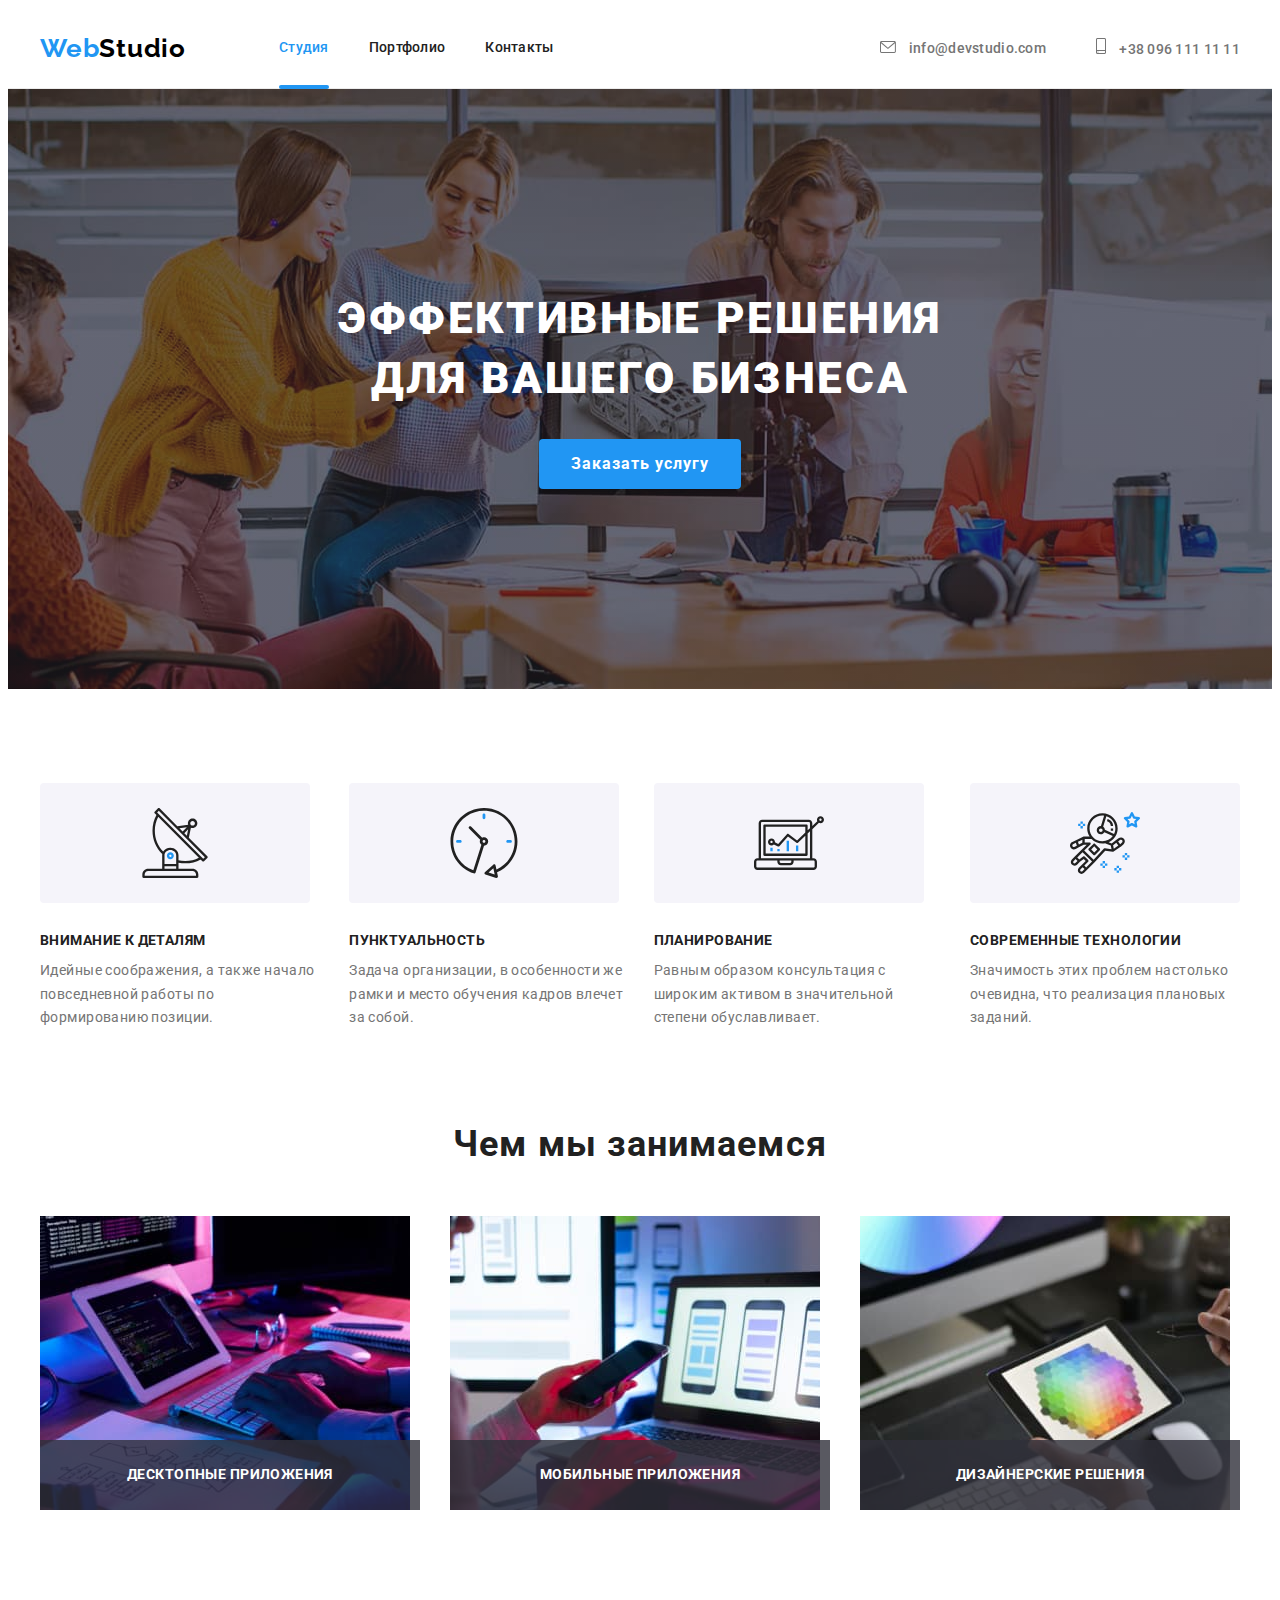
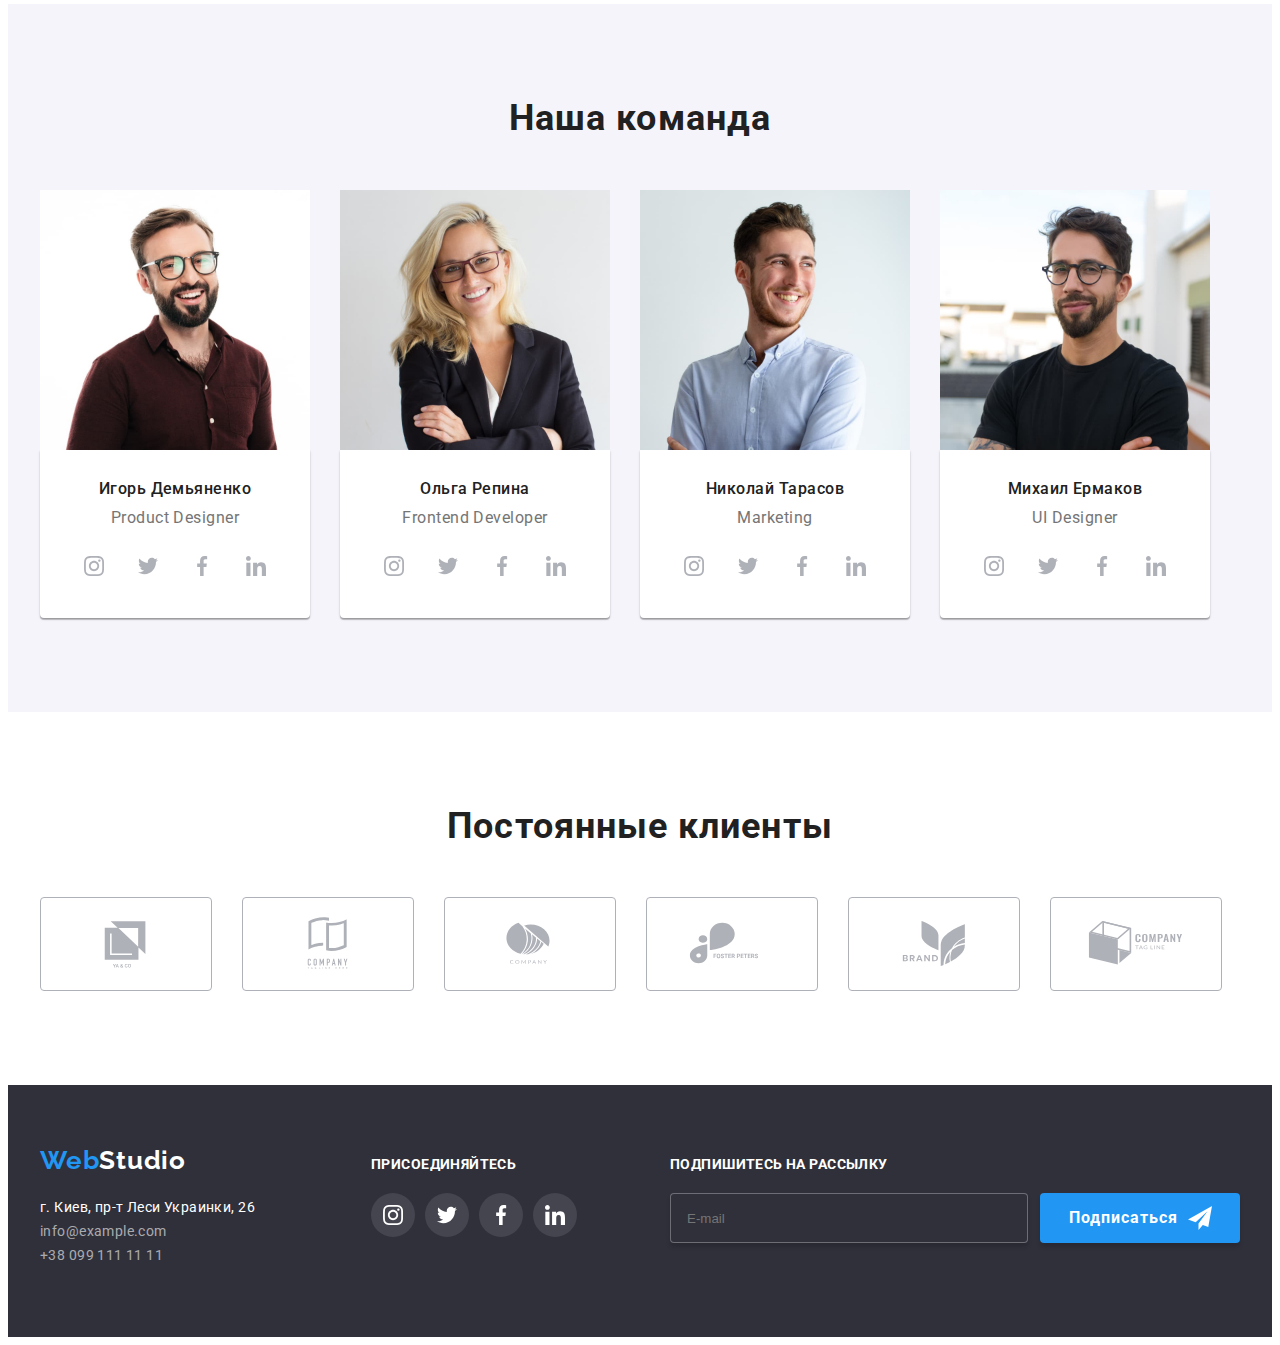
==== commit f107a5d7: "correct mistakes" ====
--- a/index.html
+++ b/index.html
@@ -60,7 +60,7 @@
     </header>
     <main>
       <section class="hero">
-        <div class="container hero__container">
+        <div class="container">
           <h1 class="hero__title">
             Эффективные решения <br />
             для вашего бизнеса
@@ -70,17 +70,17 @@
           </button>
         </div>
       </section>
-      <section class="advantages section">
-        <div class="container advantages__container">
+      <section class="section">
+        <div class="container">
           <h2 class="visually__hidden">Наши преимущества</h2>
-          <ul class="advantages__list">
+          <ul class="advantages">
             <li class="advantages__item">
               <div class="advantages__borber">
                 <svg class="advantages__icon" width="70" height="70">
                   <use href="./images/icons.svg#icon-antena"></use>
                 </svg>
               </div>
-              <h3 class="advantages__subtitle">Внимание к деталям</h3>
+              <h3 class="advantages__title">Внимание к деталям</h3>
               <p class="advantages__text">
                 Идейные соображения, а также начало повседневной работы по
                 формированию позиции.
@@ -92,7 +92,7 @@
                   <use href="./images/icons.svg#icon-clock"></use>
                 </svg>
               </div>
-              <h3 class="advantages__subtitle">Пунктуальность</h3>
+              <h3 class="advantages__title">Пунктуальность</h3>
               <p class="advantages__text">
                 Задача организации, в особенности же рамки и место обучения
                 кадров влечет за собой.
@@ -104,7 +104,7 @@
                   <use href="./images/icons.svg#icon-computer"></use>
                 </svg>
               </div>
-              <h3 class="advantages__subtitle">Планирование</h3>
+              <h3 class="advantages__title">Планирование</h3>
               <p class="advantages__text">
                 Равным образом консультация с широким активом в значительной
                 степени обуславливает.
@@ -116,7 +116,7 @@
                   <use href="./images/icons.svg#icon-astronaut"></use>
                 </svg>
               </div>
-              <h3 class="advantages__subtitle">Современные технологии</h3>
+              <h3 class="advantages__title">Современные технологии</h3>
               <p class="advantages__text">
                 Значимость этих проблем настолько очевидна, что реализация
                 плановых заданий.
@@ -125,10 +125,10 @@
           </ul>
         </div>
       </section>
-      <section class="works section">
-        <div class="container works__container">
-          <h2 class="works__tittle tittle">Чем мы занимаемся</h2>
-          <ul class="works__list">
+      <section class="section section--no-pading-top">
+        <div class="container">
+          <h2 class="section__tittle">Чем мы занимаемся</h2>
+          <ul class="works">
             <li class="works__item">
               <div class="works__thumb">
                 <img
@@ -163,10 +163,10 @@
           </ul>
         </div>
       </section>
-      <section class="team section">
-        <div class="container team-container">
-          <h2 class="team__tittle tittle">Наша команда</h2>
-          <ul class="team__list">
+      <section class="section section--background-color">
+        <div class="container">
+          <h2 class="section__tittle">Наша команда</h2>
+          <ul class="team">
             <li class="team__item">
               <img
                 src="./images/ihordemjanenko.jpg"
@@ -174,7 +174,7 @@
                 width="270"
               />
               <div class="team__border">
-                <h3 class="team__name">Игорь Демьяненко</h3>
+                <h3 class="team__tittle">Игорь Демьяненко</h3>
                 <p class="team__text">Product Designer</p>
                 <ul class="social-list">
                   <li class="social-list__item">
@@ -215,7 +215,7 @@
                 width="270"
               />
               <div class="team__border">
-                <h3 class="team__name">Ольга Репина</h3>
+                <h3 class="team__tittle">Ольга Репина</h3>
                 <p class="team__text">Frontend Developer</p>
                 <ul class="social-list">
                   <li class="social-list__item">
@@ -256,7 +256,7 @@
                 width="270"
               />
               <div class="team__border">
-                <h3 class="team__name">Николай Тарасов</h3>
+                <h3 class="team__tittle">Николай Тарасов</h3>
                 <p class="team__text">Marketing</p>
                 <ul class="social-list">
                   <li class="social-list__item">
@@ -297,7 +297,7 @@
                 width="270"
               />
               <div class="team__border">
-                <h3 class="team__name">Михаил Ермаков</h3>
+                <h3 class="team__tittle">Михаил Ермаков</h3>
                 <p class="team__text">UI Designer</p>
                 <ul class="social-list">
                   <li class="social-list__item">
@@ -334,10 +334,10 @@
           </ul>
         </div>
       </section>
-      <section class="customers section">
-        <div class="container customers__container">
-          <h2 class="customers__tittle tittle">Постоянные клиенты</h2>
-          <ul class="customers__list">
+      <section class="section">
+        <div class="container">
+          <h2 class="section__tittle">Постоянные клиенты</h2>
+          <ul class="customers">
             <li class="customers__item">
               <a href="" class="customers__link">
                 <svg width="106" height="60">
--- a/css/main.min.css
+++ b/css/main.min.css
@@ -1,2 +1,2 @@
-:root{--primary-text-color: #757575;--title-text-color: #212121;--accent-color: #2196f3;--additional-color: #ffffff;--contact-color: #757575;--backfound-footer-color: #2f303a}.visually__hidden{position:absolute;clip:rect(0 0 0 0);width:1px;height:1px;margin:-1px}p,h1,h2,h3{margin:0}ul{margin:0;padding:0;list-style:none}a{text-decoration:none}img{display:block;max-width:100%;height:auto}body{background-color:#ffffff;color:var(--primary-text-color);font-family:"Roboto", sans-serif}.container{width:1200px;margin-left:auto;margin-right:auto;padding-left:15px;padding-right:15px}.logo{display:block;font-family:"Raleway", sans-serif;font-weight:700;font-size:26px;line-height:1.19;letter-spacing:0.03em;color:var(--accent-color)}.logo__dark{color:#000000}.logo__light{color:#ffffff}.logo{margin-right:93px}.section{padding-top:94px;padding-bottom:94px}.button{border:transparent;font-family:inherit;font-weight:700;font-size:16px;line-height:1.87;-webkit-box-align:center;-ms-flex-align:center;align-items:center;text-align:center;-webkit-box-pack:center;-ms-flex-pack:center;justify-content:center;letter-spacing:0.06em;border-radius:4px;cursor:pointer;color:var(--additional-color);background-color:var(--accent-color);-webkit-box-shadow:0px 4px 4px rgba(0,0,0,0.15);box-shadow:0px 4px 4px rgba(0,0,0,0.15)}.header{border-bottom:1px solid #ececec}.header__container{display:-webkit-box;display:-ms-flexbox;display:flex;-webkit-box-align:center;-ms-flex-align:center;align-items:center}.navigation{display:-webkit-box;display:-ms-flexbox;display:flex;-webkit-box-align:center;-ms-flex-align:center;align-items:center}.site-nav{display:-webkit-box;display:-ms-flexbox;display:flex}.site-nav__item+.site-nav__item{margin-left:40px}.contacts{display:-webkit-box;display:-ms-flexbox;display:flex;margin-left:auto}.site-nav__link{display:block;font-family:"Roboto", sans-serif;font-weight:500;font-size:14px;line-height:1.14;letter-spacing:0.02em;color:var(--title-text-color);padding-top:32px;padding-bottom:32px;-webkit-transition-property:color;transition-property:color;-webkit-transition-duration:250ms;transition-duration:250ms;-webkit-transition-timing-function:cubic-bezier(0.4, 0, 0.2, 1);transition-timing-function:cubic-bezier(0.4, 0, 0.2, 1)}.site-nav__link:hover,.site-nav__link:focus{color:var(--accent-color)}.site-nav__link--current{color:var(--accent-color);position:relative;-webkit-transition-property:color;transition-property:color;-webkit-transition-duration:250ms;transition-duration:250ms;-webkit-transition-timing-function:cubic-bezier(0.4, 0, 0.2, 1);transition-timing-function:cubic-bezier(0.4, 0, 0.2, 1)}.site-nav__link--current::after{content:"";display:block;width:100%;height:4px;background:#2196f3;border-radius:2px;position:absolute;left:0px;bottom:-1px}.contacts{display:-webkit-box;display:-ms-flexbox;display:flex;-webkit-box-align:center;-ms-flex-align:center;align-items:center}.contacts__item{display:block}.contacts__item:first-child{margin-right:50px}.contacts__link{display:-webkit-box;display:-ms-flexbox;display:flex;-webkit-box-align:center;-ms-flex-align:center;align-items:center;font-family:"Roboto", sans-serif;font-weight:500;font-size:14px;line-height:1.14;letter-spacing:0.02em;color:var(--contact-color);fill:var(--contact-color);-webkit-transition-property:color;transition-property:color;-webkit-transition-duration:250ms;transition-duration:250ms;-webkit-transition-timing-function:cubic-bezier(0.4, 0, 0.2, 1);transition-timing-function:cubic-bezier(0.4, 0, 0.2, 1)}.contacts__link:hover,.contacts__link:focus{color:var(--accent-color);fill:currentColor}.contacts__icon{margin-right:10px}.tittle{font-weight:700;font-size:36px;line-height:1.16;text-align:center;letter-spacing:0.03em;color:var(--title-text-color)}.hero{background-color:#2f303a;background-image:-webkit-gradient(linear, left top, left bottom, from(rgba(47,48,58,0.4)), to(rgba(47,48,58,0.4))),url(../images/hero-background.jpg);background-image:linear-gradient(rgba(47,48,58,0.4), rgba(47,48,58,0.4)),url(../images/hero-background.jpg);background-repeat:no-repeat;background-position:center;background-size:cover;max-width:1600px;margin-left:auto;margin-right:auto;padding-top:200px;padding-bottom:200px;text-align:center}.hero__title{margin-bottom:30px;font-weight:900;font-size:44px;line-height:1.36;letter-spacing:0.06em;text-transform:uppercase;color:var(--additional-color)}.hero__button{height:50px;min-width:200px;padding-top:10px;padding-bottom:10px;padding-right:32px;padding-left:32px;-webkit-transition-property:background-color;transition-property:background-color;-webkit-transition-duration:250ms;transition-duration:250ms;-webkit-transition-timing-function:cubic-bezier(0.4, 0, 0.2, 1);transition-timing-function:cubic-bezier(0.4, 0, 0.2, 1)}.hero__button:hover,.hero__button:focus{background-color:#188ce8}.advantages__list{display:-webkit-box;display:-ms-flexbox;display:flex}.advantages__item+.advantages__item{margin-left:30px}.advantages__item{min-width:270px;min-height:75px}.advantages__borber{margin-bottom:30px;width:270px;height:120px;background-color:#f5f4fa;border-radius:4px;display:-webkit-box;display:-ms-flexbox;display:flex;-webkit-box-pack:center;-ms-flex-pack:center;justify-content:center;-webkit-box-align:center;-ms-flex-align:center;align-items:center}.advantages__subtitle{margin-bottom:10px;font-weight:700;font-size:14px;line-height:1.14;letter-spacing:0.03em;text-transform:uppercase;color:var(--title-text-color)}.advantages__text{font-weight:400;font-size:14px;line-height:1.71;letter-spacing:0.03em;color:var(--primary-text-color)}.advantages__icon{fill:currentColor}.works{padding-top:0px}.works__tittle{margin-bottom:50px}.works__list{display:-webkit-box;display:-ms-flexbox;display:flex;margin-left:-30px}.works__item{width:calc(100% / 3 - 30px);margin-left:30px}.works__thumb{position:relative}.works__text{height:70px;display:-webkit-box;display:-ms-flexbox;display:flex;-webkit-box-align:center;-ms-flex-align:center;align-items:center;-webkit-box-pack:center;-ms-flex-pack:center;justify-content:center;position:absolute;bottom:0;left:0;font-weight:700;font-size:14px;line-height:1.14;letter-spacing:0.03em;text-transform:uppercase;color:var(--additional-color);background-color:rgba(47,48,58,0.8);width:100%}.team{background-color:#f5f4fa}.team__tittle{margin-bottom:50px}.team__list{display:-webkit-box;display:-ms-flexbox;display:flex;margin-left:-30px;margin-bottom:-30px}.team__item{-ms-flex-preferred-size:calc((100%-60px) / 4);flex-basis:calc((100%-60px) / 4);margin-left:30px;margin-bottom:30px}.team__name{margin-bottom:10px;font-weight:500;font-size:16px;line-height:1.18;text-align:center;letter-spacing:0.03em;color:var(--title-text-color)}.team__text{font-size:16px;line-height:1.18;text-align:center;letter-spacing:0.03em;color:var(--primary-text-color);margin-bottom:16px}.team__border{background:#ffffff;-webkit-box-shadow:0px 1px 3px rgba(0,0,0,0.12),0px 1px 1px rgba(0,0,0,0.14),0px 2px 1px rgba(0,0,0,0.2);box-shadow:0px 1px 3px rgba(0,0,0,0.12),0px 1px 1px rgba(0,0,0,0.14),0px 2px 1px rgba(0,0,0,0.2);border-radius:0px 0px 4px 4px;padding-top:30px;padding-bottom:30px}.social-list{display:-webkit-box;display:-ms-flexbox;display:flex;-webkit-box-pack:center;-ms-flex-pack:center;justify-content:center}.social-list__icon{fill:currentColor}.social-list__link{width:44px;height:44px;background-color:#ffffff;border-radius:50%;display:-webkit-box;display:-ms-flexbox;display:flex;-webkit-box-pack:center;-ms-flex-pack:center;justify-content:center;-webkit-box-align:center;-ms-flex-align:center;align-items:center;color:#afb1b8;-webkit-transition-property:color, background-color;transition-property:color, background-color;-webkit-transition-duration:250ms;transition-duration:250ms;-webkit-transition-timing-function:cubic-bezier(0.4, 0, 0.2, 1);transition-timing-function:cubic-bezier(0.4, 0, 0.2, 1)}.social-list__link:hover,.social-list__link:focus{background-color:var(--accent-color);color:var(--additional-color)}.social-list__item+.social-list__item{margin-left:10px}.customers__tittle{margin-bottom:50px}.customers__link{border:1px solid #afb1b8;border-radius:4px;-webkit-box-pack:center;-ms-flex-pack:center;justify-content:center;-webkit-box-align:center;-ms-flex-align:center;align-items:center;display:-webkit-box;display:-ms-flexbox;display:flex;fill:#afb1b8;width:170px;height:92px;-webkit-transition-property:border-color, fill;transition-property:border-color, fill;-webkit-transition-duration:250ms;transition-duration:250ms;-webkit-transition-timing-function:cubic-bezier(0.4, 0, 0.2, 1);transition-timing-function:cubic-bezier(0.4, 0, 0.2, 1)}.customers__link:hover,.customers__link:focus{border-color:var(--accent-color);fill:var(--accent-color)}.customers__item+.customers__item{margin-left:30px}.customers__list{display:-webkit-box;display:-ms-flexbox;display:flex;-webkit-box-pack:center;-ms-flex-pack:center;justify-content:center}.footer{background-color:var(--backfound-footer-color);padding-top:60px;padding-bottom:60px}.footer__container{display:-webkit-box;display:-ms-flexbox;display:flex;-webkit-box-align:baseline;-ms-flex-align:baseline;align-items:baseline}.footer .logo{margin-bottom:20px;margin-right:0}.address{font-style:normal;margin-bottom:9px}.adress--color{color:var(--additional-color)}.address-list__link:not(:last-child){display:block;margin-bottom:9px}.address-list__link{display:block;font-family:inherit;font-size:14px;line-height:1.71;letter-spacing:0.03em;color:rgba(255,255,255,0.6);-webkit-transition-property:color;transition-property:color;-webkit-transition-duration:250ms;transition-duration:250ms;-webkit-transition-timing-function:cubic-bezier(0.4, 0, 0.2, 1);transition-timing-function:cubic-bezier(0.4, 0, 0.2, 1);-webkit-transition-delay:0s;transition-delay:0s}.address-list__link:hover,.address-list__link:focus{color:var(--accent-color)}.footer__address{margin-right:70px;-webkit-box-flex:1;-ms-flex-positive:1;flex-grow:1}.footer-section+.footer-section{margin-left:93px}.footer-section__text{display:block;margin-bottom:20px;font-weight:bold;font-size:14px;line-height:1.14;letter-spacing:0.03em;text-transform:uppercase;color:var(--additional-color)}.footer-social-list{display:-webkit-box;display:-ms-flexbox;display:flex;-webkit-box-pack:center;-ms-flex-pack:center;justify-content:center}.footer-social-list__item+.footer-social-list__item{margin-left:10px}.footer-social-list__link{width:44px;height:44px;background-color:rgba(255,255,255,0.1);border-radius:50%;display:-webkit-box;display:-ms-flexbox;display:flex;-webkit-box-pack:center;-ms-flex-pack:center;justify-content:center;-webkit-box-align:center;-ms-flex-align:center;align-items:center;color:var(--additional-color);-webkit-transition-property:color, background-color;transition-property:color, background-color;-webkit-transition-duration:250ms;transition-duration:250ms;-webkit-transition-timing-function:cubic-bezier(0.4, 0, 0.2, 1);transition-timing-function:cubic-bezier(0.4, 0, 0.2, 1);-webkit-transition-delay:0s;transition-delay:0s}.footer-social-list__link:hover,.footer-social-list__link:focus{background-color:var(--accent-color);color:var(--additional-color)}.footer-social-list__icon{fill:currentColor}.footer-form{display:-webkit-box;display:-ms-flexbox;display:flex;-webkit-box-pack:justify;-ms-flex-pack:justify;justify-content:space-between;-webkit-box-align:center;-ms-flex-align:center;align-items:center}.footer-form__email+.footer-form__button{margin-left:12px}.footer-form__email{min-width:358px;height:50px;padding:15px 16px;border:1px solid rgba(255,255,255,0.3);-webkit-box-sizing:border-box;box-sizing:border-box;-webkit-box-shadow:0px 4px 4px rgba(0,0,0,0.15);box-shadow:0px 4px 4px rgba(0,0,0,0.15);border-radius:4px;background-color:var(--backfound-footer-color);outline:none;-webkit-transition-property:border-color;transition-property:border-color;-webkit-transition-duration:250ms;transition-duration:250ms;-webkit-transition-timing-function:cubic-bezier(0.4, 0, 0.2, 1);transition-timing-function:cubic-bezier(0.4, 0, 0.2, 1)}.footer-form__email:focus{border-color:var(--accent-color)}.footer-form__icon{margin-left:10px}.footer-form__button{min-width:200px;height:50px;display:-webkit-box;display:-ms-flexbox;display:flex;padding-top:10px;padding-bottom:10px;padding-left:29px;padding-right:28px;-webkit-transition-property:background-color, -webkit-box-shadow, -webkit-box-shadow;transition-property:background-color, -webkit-box-shadow, -webkit-box-shadow;transition-property:background-color, box-shadow, box-shadow;transition-property:background-color, box-shadow, box-shadow, -webkit-box-shadow, -webkit-box-shadow;-webkit-transition-duration:250ms;transition-duration:250ms;-webkit-transition-timing-function:cubic-bezier(0.4, 0, 0.2, 1);transition-timing-function:cubic-bezier(0.4, 0, 0.2, 1)}.footer-form__button:focus{background-color:#188ce8;-webkit-box-shadow:0px 4px 4px rgba(0,0,0,0.15);box-shadow:0px 4px 4px rgba(0,0,0,0.15)}.portfolio-filter{margin-bottom:50px;display:-webkit-box;display:-ms-flexbox;display:flex;-webkit-box-pack:center;-ms-flex-pack:center;justify-content:center}.portfolio-filter__button{padding-top:6px;padding-bottom:6px;padding-right:22px;padding-left:22px;font-family:inherit;font-weight:500;font-size:16px;line-height:26px;text-align:center;letter-spacing:0.03em;color:#212121;background-color:#f5f4fa;border-radius:4px;border:none;cursor:pointer;-webkit-transition-property:color, background-color, -webkit-box-shadow;transition-property:color, background-color, -webkit-box-shadow;transition-property:color, background-color, box-shadow;transition-property:color, background-color, box-shadow, -webkit-box-shadow;-webkit-transition-duration:250ms;transition-duration:250ms;-webkit-transition-timing-function:cubic-bezier(0.4, 0, 0.2, 1);transition-timing-function:cubic-bezier(0.4, 0, 0.2, 1)}.portfolio-filter__button:hover,.portfolio-filter__button:focus{background-color:var(--accent-color);color:var(--additional-color);-webkit-box-shadow:0px 3px 1px rgba(0,0,0,0.1),0px 1px 2px rgba(0,0,0,0.08),0px 2px 2px rgba(0,0,0,0.12);box-shadow:0px 3px 1px rgba(0,0,0,0.1),0px 1px 2px rgba(0,0,0,0.08),0px 2px 2px rgba(0,0,0,0.12)}.portfolio-filter__item+.portfolio-filter__item{margin-left:8px}.gallery-list{display:-webkit-box;display:-ms-flexbox;display:flex;-ms-flex-wrap:wrap;flex-wrap:wrap;margin-left:-30px;margin-bottom:-30px}.gallery-list__item{width:calc(100% / 3 - 30px);margin-left:30px;margin-bottom:30px}.gallery-list__overlay{position:relative;overflow:hidden}.gallery-list__link{display:block;-webkit-transition-property:background-color, -webkit-box-shadow;transition-property:background-color, -webkit-box-shadow;transition-property:background-color, box-shadow;transition-property:background-color, box-shadow, -webkit-box-shadow;-webkit-transition-duration:250ms;transition-duration:250ms;-webkit-transition-timing-function:cubic-bezier(0.4, 0, 0.2, 1);transition-timing-function:cubic-bezier(0.4, 0, 0.2, 1)}.gallery-list__link:hover,.gallery-list__link:focus{background:#ffffff;-webkit-box-shadow:0px 1px 1px rgba(0,0,0,0.12),0px 4px 4px rgba(0,0,0,0.06),1px 4px 6px rgba(0,0,0,0.16);box-shadow:0px 1px 1px rgba(0,0,0,0.12),0px 4px 4px rgba(0,0,0,0.06),1px 4px 6px rgba(0,0,0,0.16)}.gallery-list__link:hover .gallery-list--top-text,.gallery-list__link:focus .gallery-list--top-text{-webkit-transform:translateY(0);transform:translateY(0)}.gallery-list--top-text{position:absolute;top:0;right:0;padding-right:24px;padding-left:24px;padding-top:63px;font-size:18px;line-height:1.55;letter-spacing:0.03em;color:var(--additional-color);background-color:rgba(33,150,243,0.9);height:100%;-webkit-transform:translateY(100%);transform:translateY(100%);-webkit-transition-property:-webkit-transform;transition-property:-webkit-transform;transition-property:transform;transition-property:transform, -webkit-transform;-webkit-transition-duration:250ms;transition-duration:250ms;-webkit-transition-timing-function:cubic-bezier(0.4, 0, 0.2, 1);transition-timing-function:cubic-bezier(0.4, 0, 0.2, 1)}.gallery-list__text{margin-bottom:4px;font-weight:700;font-size:18px;line-height:2;letter-spacing:0.06em;color:var(--title-text-color)}.gallery-list__filter{font-size:16px;line-height:1.87;letter-spacing:0.03em;color:var(--primary-text-color)}.gallery-list__border{background:#ffffff;border:1px solid #eeeeee;-webkit-box-sizing:border-box;box-sizing:border-box;padding-left:24px;padding-right:24px;padding-top:20px;padding-bottom:20px}.backdrop{width:100vw;height:100vh;background-color:rgba(0,0,0,0.2);position:fixed;top:0;left:0;-webkit-transition:opacity 250ms, visibility 250ms;transition:opacity 250ms, visibility 250ms}.modal{width:528px;min-height:581px;padding:40px;background-color:#ffffff;-webkit-box-shadow:0px 1px 3px rgba(0,0,0,0.12),0px 1px 1px rgba(0,0,0,0.14),0px 2px 1px rgba(0,0,0,0.2);box-shadow:0px 1px 3px rgba(0,0,0,0.12),0px 1px 1px rgba(0,0,0,0.14),0px 2px 1px rgba(0,0,0,0.2);border-radius:4px;position:absolute;top:50%;left:50%;-webkit-transform:translate(-50%, -50%) rotate(0) scale(1);transform:translate(-50%, -50%) rotate(0) scale(1);-webkit-transition:-webkit-transform 500ms;transition:-webkit-transform 500ms;transition:transform 500ms;transition:transform 500ms, -webkit-transform 500ms}.backdrop.is-hidden .modal{-webkit-transform:rotate(180deg) scale(3);transform:rotate(180deg) scale(3)}.modal__close-button{width:30px;height:30px;border-radius:50%;background-color:#ffffff;border:1px solid rgba(0,0,0,0.1);-webkit-box-sizing:border-box;box-sizing:border-box;fill:#000000;display:block;-webkit-box-align:center;-ms-flex-align:center;align-items:center;cursor:pointer;position:absolute;top:8px;right:10px;-webkit-transition-property:fill;transition-property:fill;-webkit-transition-duration:250ms;transition-duration:250ms;-webkit-transition-timing-function:cubic-bezier(0.4, 0, 0.2, 1);transition-timing-function:cubic-bezier(0.4, 0, 0.2, 1)}.modal__close-button:hover,.modal__close-button:focus{fill:var(--accent-color)}.is-hidden{opacity:0;pointer-events:none;visibility:hidden}.modal-form__field{margin-bottom:10px}.modal__tittle{margin-bottom:12px;font-weight:700;font-size:20px;line-height:1.15;text-align:center;letter-spacing:0.03em;color:var(--title-text-color)}.modal-form__input{padding-left:42px;width:100%;height:40px;border:1px solid rgba(33,33,33,0.2);-webkit-box-sizing:border-box;box-sizing:border-box;border-radius:4px;outline:none;-webkit-transition-property:border-color, fill;transition-property:border-color, fill;-webkit-transition-duration:250ms;transition-duration:250ms;-webkit-transition-timing-function:cubic-bezier(0.4, 0, 0.2, 1);transition-timing-function:cubic-bezier(0.4, 0, 0.2, 1)}.modal-form__input:focus{border-color:var(--accent-color)}.modal-form__input:focus+.modal-form__icon{fill:var(--accent-color)}.modal-form__label{display:block;margin-bottom:4px;font-family:Roboto;font-style:normal;font-weight:normal;font-size:12px;line-height:14px;letter-spacing:0.01em;color:#757575}.form-textarea{margin-bottom:20px}.form-textarea__text{width:100%;height:120px;padding:12px 16px;resize:none;border:1px solid rgba(33,33,33,0.2);-webkit-box-sizing:border-box;box-sizing:border-box;border-radius:4px}.form-textarea__text::-webkit-input-placeholder{font-size:14px;line-height:1.14;letter-spacing:0.01em;color:rgba(117,117,117,0.5)}.form-textarea__text:-ms-input-placeholder{font-size:14px;line-height:1.14;letter-spacing:0.01em;color:rgba(117,117,117,0.5)}.form-textarea__text::-ms-input-placeholder{font-size:14px;line-height:1.14;letter-spacing:0.01em;color:rgba(117,117,117,0.5)}.form-textarea__text::placeholder{font-size:14px;line-height:1.14;letter-spacing:0.01em;color:rgba(117,117,117,0.5)}.modal-form__input-wrap{position:relative}.modal-form__icon{position:absolute;left:15px;top:50%;-webkit-transform:translateY(-50%);transform:translateY(-50%)}.form-checkbox__text{font-size:14px;line-height:1.71;letter-spacing:0.03em;color:#757575;display:-webkit-box;display:-ms-flexbox;display:flex;-webkit-box-align:center;-ms-flex-align:center;align-items:center;-webkit-box-pack:center;-ms-flex-pack:center;justify-content:center}.form-checkbox__text span{width:16px;height:16px;border:2px solid #212121;border-radius:2px;margin-right:9px;display:-webkit-box;display:-ms-flexbox;display:flex;-webkit-box-align:center;-ms-flex-align:center;align-items:center;-webkit-box-pack:center;-ms-flex-pack:center;justify-content:center}.form-checkbox__icon{fill:transparent}.form-checkbox__input:checked+.form-checkbox__text>span{background-color:var(--accent-color);border:none}.form-checkbox__input:checked+.form-checkbox__text .form-checkbox__icon{fill:var(--additional-color)}.form-checkbox__condition{color:var(--accent-color);text-decoration:underline;margin-right:2px}.form-button-div{-webkit-box-pack:center;-ms-flex-pack:center;justify-content:center;display:-webkit-box;display:-ms-flexbox;display:flex;margin-top:30px}.modal-form__button{width:200px;height:50px;-webkit-transition-property:fill;transition-property:fill;-webkit-transition-duration:250ms;transition-duration:250ms;-webkit-transition-timing-function:cubic-bezier(0.4, 0, 0.2, 1);transition-timing-function:cubic-bezier(0.4, 0, 0.2, 1)}.modal-form__button:focus{background-color:#188ce8;-webkit-box-shadow:0px 4px 4px rgba(0,0,0,0.15);box-shadow:0px 4px 4px rgba(0,0,0,0.15);border-radius:4px}
+:root{--primary-text-color: #757575;--title-text-color: #212121;--accent-color: #2196f3;--additional-color: #ffffff;--contact-color: #757575;--backfound-footer-color: #2f303a}.visually__hidden{position:absolute;clip:rect(0 0 0 0);width:1px;height:1px;margin:-1px}p,h1,h2,h3{margin:0}ul{margin:0;padding:0;list-style:none}a{text-decoration:none}img{display:block;max-width:100%;height:auto}body{background-color:#ffffff;color:var(--primary-text-color);font-family:"Roboto", sans-serif}.container{width:1200px;margin-left:auto;margin-right:auto;padding-left:15px;padding-right:15px}.logo{display:block;font-family:"Raleway", sans-serif;font-weight:700;font-size:26px;line-height:1.19;letter-spacing:0.03em;color:var(--accent-color)}.logo__dark{color:#000000}.logo__light{color:#ffffff}.section{padding-top:94px;padding-bottom:94px}.button{border:transparent;font-family:inherit;font-weight:700;font-size:16px;line-height:1.87;-webkit-box-align:center;-ms-flex-align:center;align-items:center;text-align:center;-webkit-box-pack:center;-ms-flex-pack:center;justify-content:center;letter-spacing:0.06em;border-radius:4px;cursor:pointer;color:var(--additional-color);background-color:var(--accent-color);-webkit-box-shadow:0px 4px 4px rgba(0,0,0,0.15);box-shadow:0px 4px 4px rgba(0,0,0,0.15)}.advantages__title,.footer-section__text{font-weight:700;font-size:14px;line-height:1.14;letter-spacing:0.03em;text-transform:uppercase}.header__container,.navigation,.contacts,.contacts__link:hover,.contacts__link:focus,.advantages__borber,.works__text,.footer-social-list__link,.footer-form,.form-checkbox__text,.form-checkbox__text span{display:-webkit-box;display:-ms-flexbox;display:flex;-webkit-box-align:center;-ms-flex-align:center;align-items:center}.header{border-bottom:1px solid #ececec}.header__container .logo{margin-right:93px}.site-nav{display:-webkit-box;display:-ms-flexbox;display:flex}.site-nav__item+.site-nav__item{margin-left:40px}.contacts{display:-webkit-box;display:-ms-flexbox;display:flex;margin-left:auto}.site-nav__link{display:block;font-family:"Roboto", sans-serif;font-weight:500;font-size:14px;line-height:1.14;letter-spacing:0.02em;color:var(--title-text-color);padding-top:32px;padding-bottom:32px;-webkit-transition-property:color;transition-property:color;-webkit-transition-duration:250ms;transition-duration:250ms;-webkit-transition-timing-function:cubic-bezier(0.4, 0, 0.2, 1);transition-timing-function:cubic-bezier(0.4, 0, 0.2, 1)}.site-nav__link:hover,.site-nav__link:focus{color:var(--accent-color)}.site-nav__link--current{color:var(--accent-color);position:relative;-webkit-transition-property:color;transition-property:color;-webkit-transition-duration:250ms;transition-duration:250ms;-webkit-transition-timing-function:cubic-bezier(0.4, 0, 0.2, 1);transition-timing-function:cubic-bezier(0.4, 0, 0.2, 1)}.site-nav__link--current::after{content:"";display:block;width:100%;height:4px;background:#2196f3;border-radius:2px;position:absolute;left:0px;bottom:-1px}.contacts__item{display:block}.contacts__item:first-child{margin-right:50px}.contacts__link{font-family:"Roboto", sans-serif;font-weight:500;font-size:14px;line-height:1.14;letter-spacing:0.02em;color:var(--contact-color);fill:var(--contact-color);-webkit-transition-property:color;transition-property:color;-webkit-transition-duration:250ms;transition-duration:250ms;-webkit-transition-timing-function:cubic-bezier(0.4, 0, 0.2, 1);transition-timing-function:cubic-bezier(0.4, 0, 0.2, 1)}.contacts__link:hover,.contacts__link:focus{color:var(--accent-color);fill:currentColor}.contacts__icon{margin-right:10px}.section__tittle{font-weight:700;font-size:36px;line-height:1.16;text-align:center;letter-spacing:0.03em;color:var(--title-text-color)}.hero{background-color:#2f303a;background-image:-webkit-gradient(linear, left top, left bottom, from(rgba(47,48,58,0.4)), to(rgba(47,48,58,0.4))),url(../images/hero-background.jpg);background-image:linear-gradient(rgba(47,48,58,0.4), rgba(47,48,58,0.4)),url(../images/hero-background.jpg);background-repeat:no-repeat;background-position:center;background-size:cover;max-width:1600px;margin-left:auto;margin-right:auto;padding-top:200px;padding-bottom:200px;text-align:center}.hero__title{margin-bottom:30px;font-weight:900;font-size:44px;line-height:1.36;letter-spacing:0.06em;text-transform:uppercase;color:var(--additional-color)}.hero__button{height:50px;min-width:200px;padding-top:10px;padding-bottom:10px;padding-right:32px;padding-left:32px;-webkit-transition-property:background-color;transition-property:background-color;-webkit-transition-duration:250ms;transition-duration:250ms;-webkit-transition-timing-function:cubic-bezier(0.4, 0, 0.2, 1);transition-timing-function:cubic-bezier(0.4, 0, 0.2, 1)}.hero__button:hover,.hero__button:focus{background-color:#188ce8}.advantages{display:-webkit-box;display:-ms-flexbox;display:flex}.advantages__item{min-width:270px;min-height:75px}.advantages__item+.advantages__item{margin-left:30px}.advantages__borber{margin-bottom:30px;width:270px;height:120px;background-color:#f5f4fa;border-radius:4px;-webkit-box-pack:center;-ms-flex-pack:center;justify-content:center}.advantages__title{margin-bottom:10px;color:var(--title-text-color)}.advantages__text{font-weight:400;font-size:14px;line-height:1.71;letter-spacing:0.03em;color:var(--primary-text-color)}.advantages__icon{fill:currentColor}.section--no-pading-top{padding-top:0px}.section__tittle{margin-bottom:50px}.works{display:-webkit-box;display:-ms-flexbox;display:flex;margin-left:-30px}.works__item{width:calc(100% / 3 - 30px);margin-left:30px}.works__thumb{position:relative}.works__text{height:70px;-webkit-box-pack:center;-ms-flex-pack:center;justify-content:center;position:absolute;bottom:0;left:0;color:var(--additional-color);background-color:rgba(47,48,58,0.8);width:100%;font-weight:700;font-size:14px;line-height:1.14;letter-spacing:0.03em;text-transform:uppercase}.section--background-color{background-color:#f5f4fa}.team{display:-webkit-box;display:-ms-flexbox;display:flex;margin-left:-30px;margin-bottom:-30px}.team__item{-ms-flex-preferred-size:calc((100%-60px) / 4);flex-basis:calc((100%-60px) / 4);margin-left:30px;margin-bottom:30px}.team__tittle{margin-bottom:10px;font-weight:500;font-size:16px;line-height:1.18;text-align:center;letter-spacing:0.03em;color:var(--title-text-color)}.team__text{font-size:16px;line-height:1.18;text-align:center;letter-spacing:0.03em;color:var(--primary-text-color);margin-bottom:16px}.team__border{background:#ffffff;-webkit-box-shadow:0px 1px 3px rgba(0,0,0,0.12),0px 1px 1px rgba(0,0,0,0.14),0px 2px 1px rgba(0,0,0,0.2);box-shadow:0px 1px 3px rgba(0,0,0,0.12),0px 1px 1px rgba(0,0,0,0.14),0px 2px 1px rgba(0,0,0,0.2);border-radius:0px 0px 4px 4px;padding-top:30px;padding-bottom:30px}.social-list{display:-webkit-box;display:-ms-flexbox;display:flex;-webkit-box-pack:center;-ms-flex-pack:center;justify-content:center}.social-list__icon{fill:currentColor}.social-list__link{width:44px;height:44px;background-color:#ffffff;border-radius:50%;display:-webkit-box;display:-ms-flexbox;display:flex;-webkit-box-pack:center;-ms-flex-pack:center;justify-content:center;-webkit-box-align:center;-ms-flex-align:center;align-items:center;color:#afb1b8;-webkit-transition-property:color, background-color;transition-property:color, background-color;-webkit-transition-duration:250ms;transition-duration:250ms;-webkit-transition-timing-function:cubic-bezier(0.4, 0, 0.2, 1);transition-timing-function:cubic-bezier(0.4, 0, 0.2, 1)}.social-list__link:hover,.social-list__link:focus{background-color:var(--accent-color);color:var(--additional-color)}.social-list__item+.social-list__item{margin-left:10px}.customers__tittle{margin-bottom:50px}.customers{display:-webkit-box;display:-ms-flexbox;display:flex;-webkit-box-align:center;-ms-flex-align:center;align-items:center}.customers__link{border:1px solid #afb1b8;border-radius:4px;display:-webkit-box;display:-ms-flexbox;display:flex;-webkit-box-align:center;-ms-flex-align:center;align-items:center;-webkit-box-pack:center;-ms-flex-pack:center;justify-content:center;width:170px;height:92px;fill:#afb1b8;-webkit-transition-property:border-color, fill;transition-property:border-color, fill;-webkit-transition-duration:250ms;transition-duration:250ms;-webkit-transition-timing-function:cubic-bezier(0.4, 0, 0.2, 1);transition-timing-function:cubic-bezier(0.4, 0, 0.2, 1)}.customers__link:hover,.customers__link:focus{border-color:var(--accent-color);fill:var(--accent-color)}.customers__item+.customers__item{margin-left:30px}.footer{background-color:var(--backfound-footer-color);padding-top:60px;padding-bottom:60px}.footer__container{display:-webkit-box;display:-ms-flexbox;display:flex;-webkit-box-align:baseline;-ms-flex-align:baseline;align-items:baseline}.footer .logo{margin-bottom:20px;margin-right:0}.address{font-style:normal;margin-bottom:9px}.adress--color{color:var(--additional-color)}.address-list__link:not(:last-child){display:block;margin-bottom:9px}.address-list__link{display:block;font-family:inherit;font-size:14px;line-height:1.71;letter-spacing:0.03em;color:rgba(255,255,255,0.6);-webkit-transition-property:color;transition-property:color;-webkit-transition-duration:250ms;transition-duration:250ms;-webkit-transition-timing-function:cubic-bezier(0.4, 0, 0.2, 1);transition-timing-function:cubic-bezier(0.4, 0, 0.2, 1);-webkit-transition-delay:0s;transition-delay:0s}.address-list__link:hover,.address-list__link:focus{color:var(--accent-color)}.footer__address{margin-right:70px;-webkit-box-flex:1;-ms-flex-positive:1;flex-grow:1}.footer-section+.footer-section{margin-left:93px}.footer-section__text{display:block;margin-bottom:20px;color:var(--additional-color)}.footer-social-list{display:-webkit-box;display:-ms-flexbox;display:flex;-webkit-box-pack:center;-ms-flex-pack:center;justify-content:center}.footer-social-list__item+.footer-social-list__item{margin-left:10px}.footer-social-list__link{width:44px;height:44px;background-color:rgba(255,255,255,0.1);border-radius:50%;-webkit-box-pack:center;-ms-flex-pack:center;justify-content:center;color:var(--additional-color);-webkit-transition-property:color, background-color;transition-property:color, background-color;-webkit-transition-duration:250ms;transition-duration:250ms;-webkit-transition-timing-function:cubic-bezier(0.4, 0, 0.2, 1);transition-timing-function:cubic-bezier(0.4, 0, 0.2, 1)}.footer-social-list__link:hover,.footer-social-list__link:focus{background-color:var(--accent-color);color:var(--additional-color)}.footer-social-list__icon{fill:currentColor}.footer-form{-webkit-box-pack:justify;-ms-flex-pack:justify;justify-content:space-between}.footer-form__email{min-width:358px;height:50px;padding:15px 16px;border:1px solid rgba(255,255,255,0.3);-webkit-box-sizing:border-box;box-sizing:border-box;-webkit-box-shadow:0px 4px 4px rgba(0,0,0,0.15);box-shadow:0px 4px 4px rgba(0,0,0,0.15);border-radius:4px;background-color:var(--backfound-footer-color);outline:none;-webkit-transition-property:border-color;transition-property:border-color;-webkit-transition-duration:250ms;transition-duration:250ms;-webkit-transition-timing-function:cubic-bezier(0.4, 0, 0.2, 1);transition-timing-function:cubic-bezier(0.4, 0, 0.2, 1)}.footer-form__email:focus{border-color:var(--accent-color)}.footer-form__icon{margin-left:10px}.footer-form__button{margin-left:12px;min-width:200px;height:50px;display:-webkit-box;display:-ms-flexbox;display:flex;padding-top:10px;padding-bottom:10px;padding-left:29px;padding-right:28px;-webkit-transition-property:background-color, -webkit-box-shadow, -webkit-box-shadow;transition-property:background-color, -webkit-box-shadow, -webkit-box-shadow;transition-property:background-color, box-shadow, box-shadow;transition-property:background-color, box-shadow, box-shadow, -webkit-box-shadow, -webkit-box-shadow;-webkit-transition-duration:250ms;transition-duration:250ms;-webkit-transition-timing-function:cubic-bezier(0.4, 0, 0.2, 1);transition-timing-function:cubic-bezier(0.4, 0, 0.2, 1)}.footer-form__button:focus{background-color:#188ce8;-webkit-box-shadow:0px 4px 4px rgba(0,0,0,0.15);box-shadow:0px 4px 4px rgba(0,0,0,0.15)}.portfolio-filter{margin-bottom:50px;display:-webkit-box;display:-ms-flexbox;display:flex;-webkit-box-pack:center;-ms-flex-pack:center;justify-content:center}.portfolio-filter__button{padding-top:6px;padding-bottom:6px;padding-right:22px;padding-left:22px;font-family:inherit;font-weight:500;font-size:16px;line-height:26px;text-align:center;letter-spacing:0.03em;color:#212121;background-color:#f5f4fa;border-radius:4px;border:none;cursor:pointer;-webkit-transition-property:color, background-color, -webkit-box-shadow;transition-property:color, background-color, -webkit-box-shadow;transition-property:color, background-color, box-shadow;transition-property:color, background-color, box-shadow, -webkit-box-shadow;-webkit-transition-duration:250ms;transition-duration:250ms;-webkit-transition-timing-function:cubic-bezier(0.4, 0, 0.2, 1);transition-timing-function:cubic-bezier(0.4, 0, 0.2, 1)}.portfolio-filter__button:hover,.portfolio-filter__button:focus{background-color:var(--accent-color);color:var(--additional-color);-webkit-box-shadow:0px 3px 1px rgba(0,0,0,0.1),0px 1px 2px rgba(0,0,0,0.08),0px 2px 2px rgba(0,0,0,0.12);box-shadow:0px 3px 1px rgba(0,0,0,0.1),0px 1px 2px rgba(0,0,0,0.08),0px 2px 2px rgba(0,0,0,0.12)}.portfolio-filter__item+.portfolio-filter__item{margin-left:8px}.gallery{display:-webkit-box;display:-ms-flexbox;display:flex;-ms-flex-wrap:wrap;flex-wrap:wrap;margin-left:-30px;margin-bottom:-30px}.gallery__item{width:calc(100% / 3 - 30px);margin-left:30px;margin-bottom:30px}.gallery__overlay{position:relative;overflow:hidden}.gallery__link{display:block;-webkit-transition-property:background-color, -webkit-box-shadow;transition-property:background-color, -webkit-box-shadow;transition-property:background-color, box-shadow;transition-property:background-color, box-shadow, -webkit-box-shadow;-webkit-transition-duration:250ms;transition-duration:250ms;-webkit-transition-timing-function:cubic-bezier(0.4, 0, 0.2, 1);transition-timing-function:cubic-bezier(0.4, 0, 0.2, 1)}.gallery__link:hover,.gallery__link:focus{background:#ffffff;-webkit-box-shadow:0px 1px 1px rgba(0,0,0,0.12),0px 4px 4px rgba(0,0,0,0.06),1px 4px 6px rgba(0,0,0,0.16);box-shadow:0px 1px 1px rgba(0,0,0,0.12),0px 4px 4px rgba(0,0,0,0.06),1px 4px 6px rgba(0,0,0,0.16)}.gallery--top-text{position:absolute;top:0;right:0;padding-right:24px;padding-left:24px;padding-top:63px;font-size:18px;line-height:1.55;letter-spacing:0.03em;color:var(--additional-color);background-color:rgba(33,150,243,0.9);height:100%;-webkit-transform:translateY(100%);transform:translateY(100%);-webkit-transition-property:-webkit-transform;transition-property:-webkit-transform;transition-property:transform;transition-property:transform, -webkit-transform;-webkit-transition-duration:250ms;transition-duration:250ms;-webkit-transition-timing-function:cubic-bezier(0.4, 0, 0.2, 1);transition-timing-function:cubic-bezier(0.4, 0, 0.2, 1)}.gallery__link:hover .gallery--top-text,.gallery__link:focus .gallery--top-text{-webkit-transform:translateY(0);transform:translateY(0)}.gallery__text{margin-bottom:4px;font-weight:700;font-size:18px;line-height:2;letter-spacing:0.06em;color:var(--title-text-color)}.gallery__filter{font-size:16px;line-height:1.87;letter-spacing:0.03em;color:var(--primary-text-color)}.gallery__border{background:#ffffff;border:1px solid #eeeeee;-webkit-box-sizing:border-box;box-sizing:border-box;padding-left:24px;padding-right:24px;padding-top:20px;padding-bottom:20px}.backdrop{width:100vw;height:100vh;background-color:rgba(0,0,0,0.2);position:fixed;top:0;left:0;-webkit-transition:opacity 250ms, visibility 250ms;transition:opacity 250ms, visibility 250ms}.modal{width:528px;min-height:581px;padding:40px;background-color:#ffffff;-webkit-box-shadow:0px 1px 3px rgba(0,0,0,0.12),0px 1px 1px rgba(0,0,0,0.14),0px 2px 1px rgba(0,0,0,0.2);box-shadow:0px 1px 3px rgba(0,0,0,0.12),0px 1px 1px rgba(0,0,0,0.14),0px 2px 1px rgba(0,0,0,0.2);border-radius:4px;position:absolute;top:50%;left:50%;-webkit-transform:translate(-50%, -50%) rotate(0) scale(1);transform:translate(-50%, -50%) rotate(0) scale(1);-webkit-transition:-webkit-transform 500ms;transition:-webkit-transform 500ms;transition:transform 500ms;transition:transform 500ms, -webkit-transform 500ms}.backdrop.is-hidden .modal{-webkit-transform:rotate(180deg) scale(3);transform:rotate(180deg) scale(3)}.modal__close-button{width:30px;height:30px;border-radius:50%;background-color:#ffffff;border:1px solid rgba(0,0,0,0.1);-webkit-box-sizing:border-box;box-sizing:border-box;fill:#000000;display:block;-webkit-box-align:center;-ms-flex-align:center;align-items:center;cursor:pointer;position:absolute;top:8px;right:10px;-webkit-transition-property:fill;transition-property:fill;-webkit-transition-duration:250ms;transition-duration:250ms;-webkit-transition-timing-function:cubic-bezier(0.4, 0, 0.2, 1);transition-timing-function:cubic-bezier(0.4, 0, 0.2, 1)}.modal__close-button:hover,.modal__close-button:focus{fill:var(--accent-color)}.is-hidden{opacity:0;pointer-events:none;visibility:hidden}.modal-form__field{margin-bottom:10px}.modal__tittle{margin-bottom:12px;font-weight:700;font-size:20px;line-height:1.15;text-align:center;letter-spacing:0.03em;color:var(--title-text-color)}.modal-form__input{padding-left:42px;width:100%;height:40px;border:1px solid rgba(33,33,33,0.2);-webkit-box-sizing:border-box;box-sizing:border-box;border-radius:4px;outline:none;-webkit-transition-property:border-color, fill;transition-property:border-color, fill;-webkit-transition-duration:250ms;transition-duration:250ms;-webkit-transition-timing-function:cubic-bezier(0.4, 0, 0.2, 1);transition-timing-function:cubic-bezier(0.4, 0, 0.2, 1)}.modal-form__input:focus{border-color:var(--accent-color)}.modal-form__input:focus+.modal-form__icon{fill:var(--accent-color)}.modal-form__label{display:block;margin-bottom:4px;font-family:Roboto;font-style:normal;font-weight:normal;font-size:12px;line-height:14px;letter-spacing:0.01em;color:#757575}.form-textarea{margin-bottom:20px}.form-textarea__text{width:100%;height:120px;padding:12px 16px;resize:none;border:1px solid rgba(33,33,33,0.2);-webkit-box-sizing:border-box;box-sizing:border-box;border-radius:4px}.form-textarea__text::-webkit-input-placeholder{font-size:14px;line-height:1.14;letter-spacing:0.01em;color:rgba(117,117,117,0.5)}.form-textarea__text:-ms-input-placeholder{font-size:14px;line-height:1.14;letter-spacing:0.01em;color:rgba(117,117,117,0.5)}.form-textarea__text::-ms-input-placeholder{font-size:14px;line-height:1.14;letter-spacing:0.01em;color:rgba(117,117,117,0.5)}.form-textarea__text::placeholder{font-size:14px;line-height:1.14;letter-spacing:0.01em;color:rgba(117,117,117,0.5)}.modal-form__input-wrap{position:relative}.modal-form__icon{position:absolute;left:15px;top:50%;-webkit-transform:translateY(-50%);transform:translateY(-50%)}.form-checkbox__text{font-size:14px;line-height:1.71;letter-spacing:0.03em;color:#757575;-webkit-box-pack:center;-ms-flex-pack:center;justify-content:center}.form-checkbox__text span{width:16px;height:16px;border:2px solid #212121;border-radius:2px;margin-right:9px;-webkit-box-pack:center;-ms-flex-pack:center;justify-content:center}.form-checkbox__icon{fill:transparent}.form-checkbox__input:checked+.form-checkbox__text>span{background-color:var(--accent-color);border:none}.form-checkbox__input:checked+.form-checkbox__text .form-checkbox__icon{fill:var(--additional-color)}.form-checkbox__condition{color:var(--accent-color);text-decoration:underline;margin-right:2px}.form-button-div{-webkit-box-pack:center;-ms-flex-pack:center;justify-content:center;display:-webkit-box;display:-ms-flexbox;display:flex;margin-top:30px}.modal-form__button{width:200px;height:50px;-webkit-transition-property:fill;transition-property:fill;-webkit-transition-duration:250ms;transition-duration:250ms;-webkit-transition-timing-function:cubic-bezier(0.4, 0, 0.2, 1);transition-timing-function:cubic-bezier(0.4, 0, 0.2, 1)}.modal-form__button:focus{background-color:#188ce8;-webkit-box-shadow:0px 4px 4px rgba(0,0,0,0.15);box-shadow:0px 4px 4px rgba(0,0,0,0.15);border-radius:4px}
 /*# sourceMappingURL=main.min.css.map */